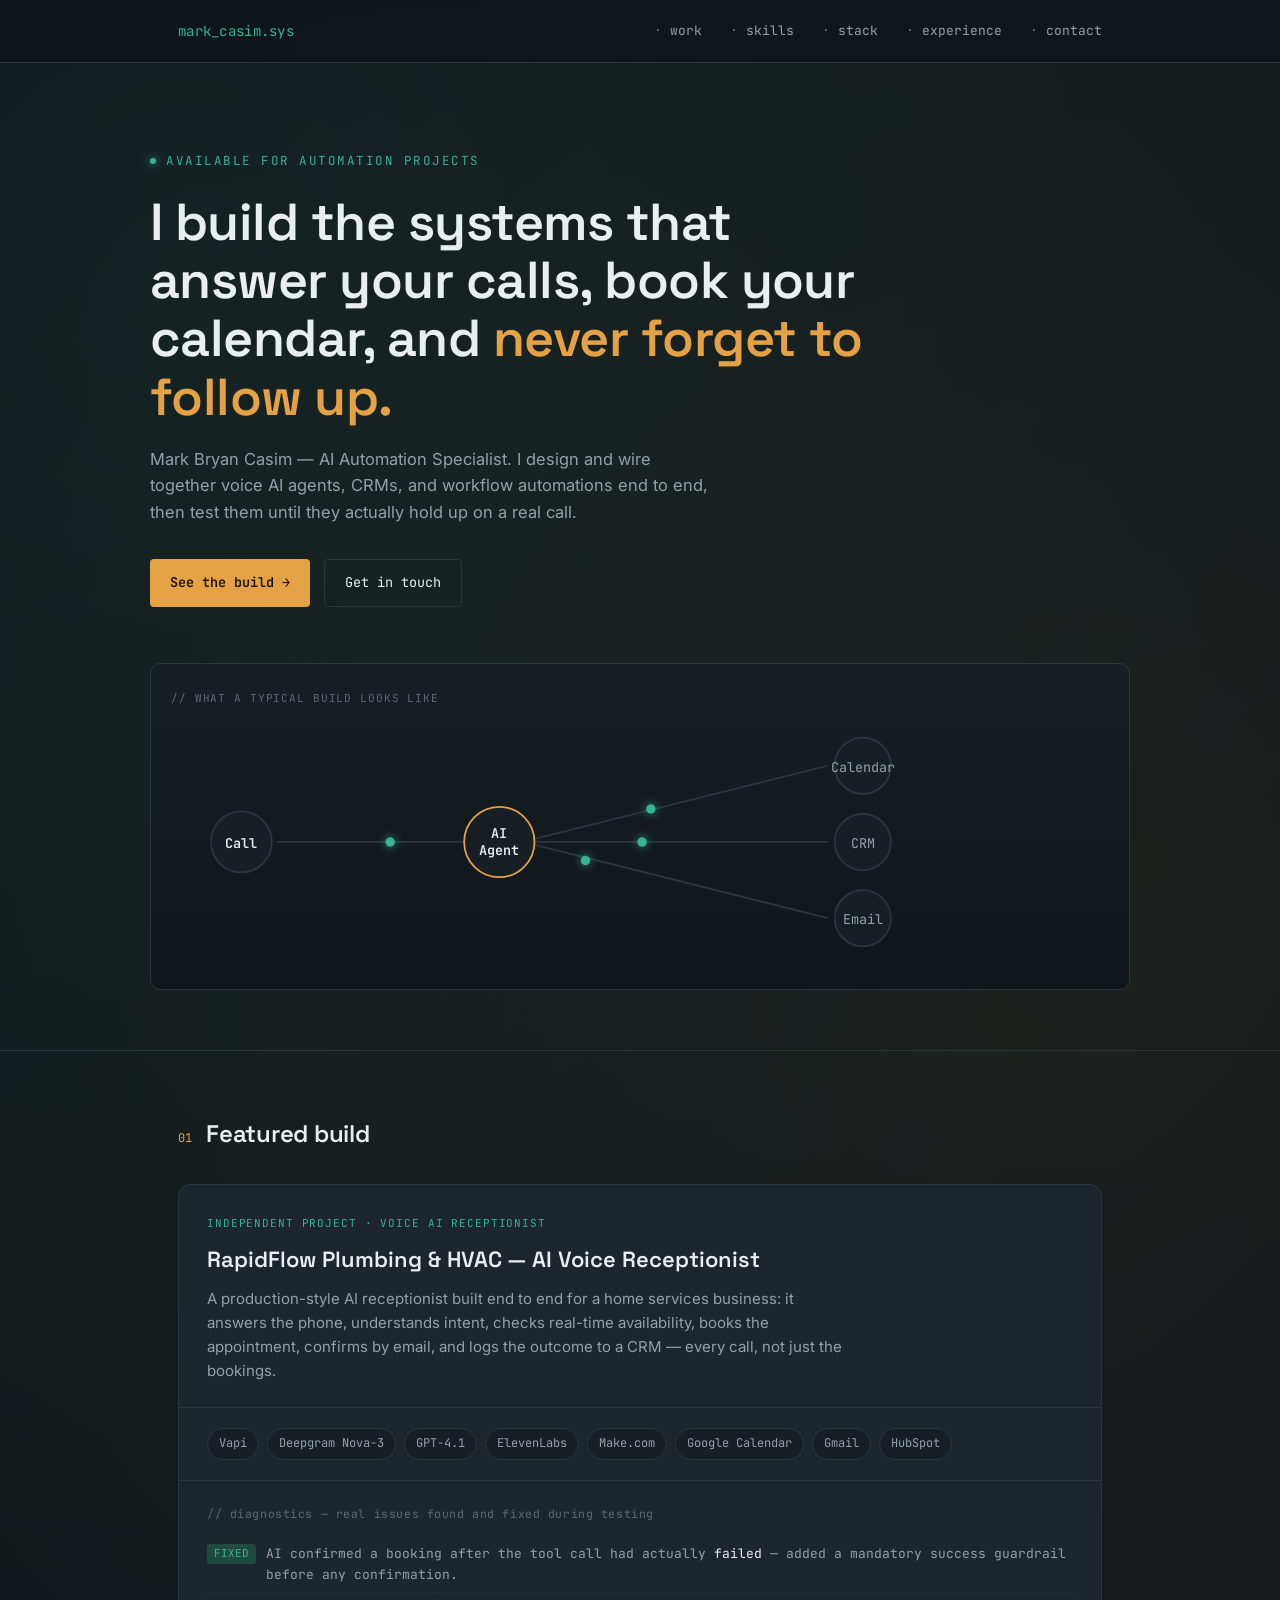
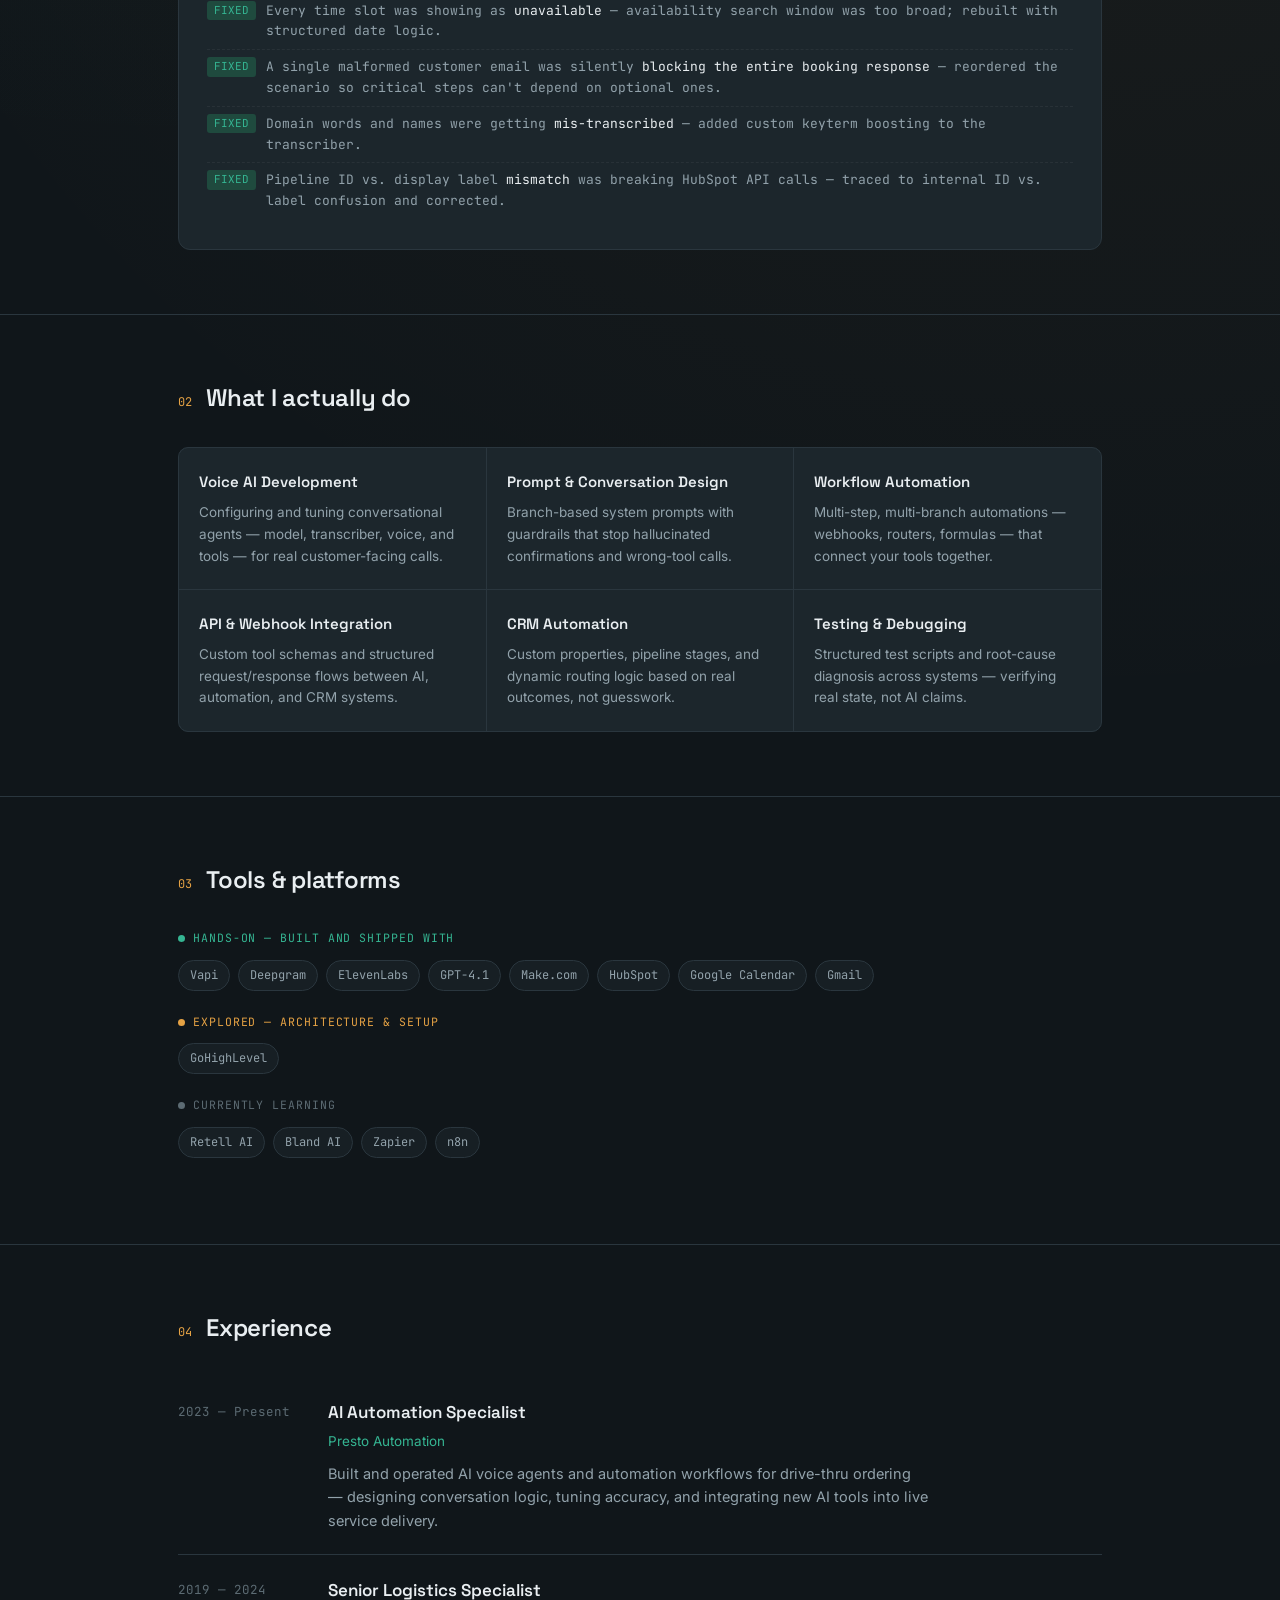
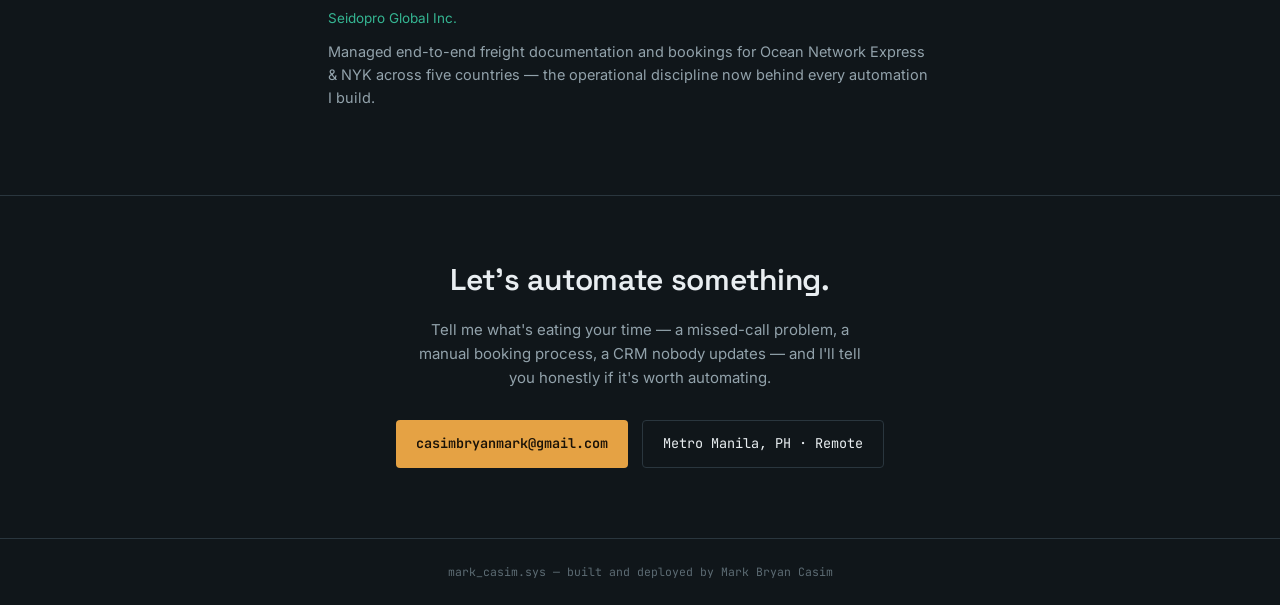
==== index.html @ 4200a88e "Rename index.html.html to index.html" ====
<!DOCTYPE html>
<html lang="en">
<head>
<meta charset="UTF-8">
<meta name="viewport" content="width=device-width, initial-scale=1.0">
<title>Mark Bryan Casim — AI Automation Specialist</title>
<meta name="description" content="AI Automation Specialist — voice AI agents, CRM automation, and workflow integrations.">
<link rel="preconnect" href="https://fonts.googleapis.com">
<link rel="preconnect" href="https://fonts.gstatic.com" crossorigin>
<link href="https://fonts.googleapis.com/css2?family=Space+Grotesk:wght@400;500;600;700&family=Inter:wght@400;500;600&family=JetBrains+Mono:wght@400;500;600&display=swap" rel="stylesheet">
<style>
  :root {
    --bg: #10161A;
    --bg-raise: #171F24;
    --surface: #1C262C;
    --surface-line: #2A363E;
    --text: #E9EEF1;
    --text-dim: #92A2AB;
    --text-faint: #5C6B73;
    --amber: #E5A244;
    --amber-dim: #6B4E27;
    --teal: #35B592;
    --teal-dim: #1F4A3E;
    --font-display: 'Space Grotesk', sans-serif;
    --font-body: 'Inter', sans-serif;
    --font-mono: 'JetBrains Mono', monospace;
  }

  * { margin: 0; padding: 0; box-sizing: border-box; }

  html { scroll-behavior: smooth; }

  body {
    background: var(--bg);
    background-image:
      radial-gradient(circle at 15% 8%, rgba(53,181,146,0.07), transparent 40%),
      radial-gradient(circle at 85% 25%, rgba(229,162,68,0.06), transparent 45%);
    color: var(--text);
    font-family: var(--font-body);
    line-height: 1.6;
    -webkit-font-smoothing: antialiased;
  }

  a { color: inherit; }

  .wrap {
    max-width: 980px;
    margin: 0 auto;
    padding: 0 28px;
  }

  /* ---------- NAV ---------- */
  nav {
    position: sticky;
    top: 0;
    z-index: 50;
    background: rgba(16,22,26,0.85);
    backdrop-filter: blur(10px);
    border-bottom: 1px solid var(--surface-line);
  }
  nav .wrap {
    display: flex;
    align-items: center;
    justify-content: space-between;
    height: 62px;
  }
  .nav-mark {
    font-family: var(--font-mono);
    font-size: 14px;
    color: var(--teal);
    letter-spacing: 0.02em;
  }
  .nav-links {
    display: flex;
    gap: 28px;
    list-style: none;
    font-family: var(--font-mono);
    font-size: 13px;
    color: var(--text-dim);
  }
  .nav-links a { text-decoration: none; transition: color 0.15s; }
  .nav-links a:hover { color: var(--amber); }
  .nav-links li::before { content: "· "; color: var(--text-faint); }

  @media (max-width: 640px) {
    .nav-links { display: none; }
  }

  /* ---------- HERO ---------- */
  .hero {
    padding: 88px 0 60px;
  }
  .eyebrow {
    font-family: var(--font-mono);
    font-size: 12.5px;
    letter-spacing: 0.12em;
    color: var(--teal);
    text-transform: uppercase;
    display: flex;
    align-items: center;
    gap: 10px;
    margin-bottom: 22px;
  }
  .eyebrow .dot {
    width: 6px; height: 6px; border-radius: 50%;
    background: var(--teal);
    box-shadow: 0 0 8px var(--teal);
    animation: blink 2s ease-in-out infinite;
  }
  @keyframes blink { 0%,100% { opacity: 1; } 50% { opacity: 0.3; } }

  h1 {
    font-family: var(--font-display);
    font-weight: 600;
    font-size: clamp(32px, 5vw, 52px);
    line-height: 1.12;
    letter-spacing: -0.01em;
    max-width: 760px;
  }
  h1 .accent { color: var(--amber); }

  .hero-sub {
    margin-top: 20px;
    max-width: 560px;
    color: var(--text-dim);
    font-size: 16.5px;
  }

  .hero-cta {
    margin-top: 34px;
    display: flex;
    gap: 14px;
    flex-wrap: wrap;
  }
  .btn {
    font-family: var(--font-mono);
    font-size: 13.5px;
    padding: 12px 20px;
    border-radius: 4px;
    text-decoration: none;
    display: inline-flex;
    align-items: center;
    gap: 8px;
    transition: transform 0.15s, box-shadow 0.15s;
  }
  .btn-primary {
    background: var(--amber);
    color: #1A1207;
    font-weight: 600;
  }
  .btn-primary:hover { transform: translateY(-1px); box-shadow: 0 6px 20px rgba(229,162,68,0.25); }
  .btn-ghost {
    border: 1px solid var(--surface-line);
    color: var(--text);
  }
  .btn-ghost:hover { border-color: var(--teal); color: var(--teal); }

  /* ---------- PIPELINE DIAGRAM ---------- */
  .pipeline-box {
    margin-top: 56px;
    border: 1px solid var(--surface-line);
    border-radius: 10px;
    background: linear-gradient(180deg, var(--bg-raise), var(--bg));
    padding: 26px 20px 18px;
    overflow-x: auto;
  }
  .pipeline-label {
    font-family: var(--font-mono);
    font-size: 11px;
    color: var(--text-faint);
    letter-spacing: 0.08em;
    text-transform: uppercase;
    margin-bottom: 6px;
  }
  .pipeline-svg { width: 100%; min-width: 560px; height: auto; display: block; }
  .node-label {
    font-family: var(--font-mono);
    font-size: 11.5px;
    fill: var(--text-dim);
  }
  .node-label.strong { fill: var(--text); font-weight: 600; }
  .node-circle { fill: var(--bg-raise); stroke: var(--surface-line); stroke-width: 1.5; }
  .node-circle.hub { stroke: var(--amber); }
  .flow-path { fill: none; stroke: var(--surface-line); stroke-width: 1.5; }
  .flow-dot { fill: var(--teal); filter: drop-shadow(0 0 4px rgba(53,181,146,0.8)); }

  @media (prefers-reduced-motion: reduce) {
    .flow-dot, .eyebrow .dot { animation: none !important; }
  }

  /* ---------- SECTION SHELL ---------- */
  section { padding: 64px 0; border-top: 1px solid var(--surface-line); }
  .section-head {
    display: flex;
    align-items: baseline;
    gap: 14px;
    margin-bottom: 30px;
  }
  .section-num {
    font-family: var(--font-mono);
    font-size: 12px;
    color: var(--amber);
  }
  h2 {
    font-family: var(--font-display);
    font-weight: 600;
    font-size: 24px;
    letter-spacing: -0.01em;
  }

  /* ---------- ABOUT ---------- */
  .about-text { max-width: 680px; color: var(--text-dim); font-size: 16px; }
  .about-text strong { color: var(--text); font-weight: 600; }

  /* ---------- CASE STUDY ---------- */
  .case-card {
    border: 1px solid var(--surface-line);
    border-radius: 12px;
    background: var(--surface);
    overflow: hidden;
  }
  .case-top { padding: 30px 28px 24px; border-bottom: 1px solid var(--surface-line); }
  .case-tag {
    font-family: var(--font-mono);
    font-size: 11px;
    color: var(--teal);
    text-transform: uppercase;
    letter-spacing: 0.08em;
    margin-bottom: 10px;
  }
  .case-title { font-family: var(--font-display); font-size: 22px; font-weight: 600; margin-bottom: 10px; }
  .case-desc { color: var(--text-dim); font-size: 15px; max-width: 640px; }

  .stack-row { display: flex; flex-wrap: wrap; gap: 8px; padding: 20px 28px; border-bottom: 1px solid var(--surface-line); }
  .pill {
    font-family: var(--font-mono);
    font-size: 12px;
    padding: 5px 11px;
    border-radius: 100px;
    border: 1px solid var(--surface-line);
    color: var(--text-dim);
    background: var(--bg-raise);
  }

  .log-panel { padding: 24px 28px 30px; }
  .log-title {
    font-family: var(--font-mono);
    font-size: 11.5px;
    color: var(--text-faint);
    margin-bottom: 14px;
    letter-spacing: 0.05em;
  }
  .log-lines { font-family: var(--font-mono); font-size: 13px; }
  .log-line { display: flex; gap: 10px; padding: 7px 0; border-bottom: 1px dashed rgba(255,255,255,0.05); }
  .log-line:last-child { border-bottom: none; }
  .log-tag {
    flex-shrink: 0;
    color: var(--teal);
    background: var(--teal-dim);
    padding: 1px 7px;
    border-radius: 3px;
    font-size: 11px;
    height: fit-content;
  }
  .log-text { color: var(--text-dim); }
  .log-text .highlight { color: var(--text); }

  /* ---------- SKILLS GRID ---------- */
  .skills-grid {
    display: grid;
    grid-template-columns: repeat(3, 1fr);
    gap: 1px;
    background: var(--surface-line);
    border: 1px solid var(--surface-line);
    border-radius: 10px;
    overflow: hidden;
  }
  .skill-cell { background: var(--surface); padding: 22px 20px; }
  .skill-cell h3 {
    font-family: var(--font-display);
    font-size: 15px;
    font-weight: 600;
    margin-bottom: 8px;
    color: var(--text);
  }
  .skill-cell p { font-size: 13.5px; color: var(--text-dim); }
  @media (max-width: 720px) {
    .skills-grid { grid-template-columns: 1fr; }
  }

  /* ---------- TOOLS ---------- */
  .tools-tier { margin-bottom: 22px; }
  .tier-label {
    font-family: var(--font-mono);
    font-size: 11.5px;
    text-transform: uppercase;
    letter-spacing: 0.08em;
    margin-bottom: 12px;
    display: flex;
    align-items: center;
    gap: 8px;
  }
  .tier-dot { width: 7px; height: 7px; border-radius: 50%; }
  .tier-dot.hands-on { background: var(--teal); }
  .tier-dot.explored { background: var(--amber); }
  .tier-dot.learning { background: var(--text-faint); }
  .tier-label.hands-on { color: var(--teal); }
  .tier-label.explored { color: var(--amber); }
  .tier-label.learning { color: var(--text-faint); }
  .tool-pills { display: flex; flex-wrap: wrap; gap: 8px; }

  /* ---------- EXPERIENCE ---------- */
  .timeline { display: flex; flex-direction: column; gap: 0; }
  .tl-item {
    display: grid;
    grid-template-columns: 130px 1fr;
    gap: 20px;
    padding: 22px 0;
    border-bottom: 1px solid var(--surface-line);
  }
  .tl-item:last-child { border-bottom: none; }
  .tl-dates { font-family: var(--font-mono); font-size: 12.5px; color: var(--text-faint); padding-top: 3px; }
  .tl-role { font-family: var(--font-display); font-size: 17px; font-weight: 600; margin-bottom: 4px; }
  .tl-co { font-size: 13.5px; color: var(--teal); margin-bottom: 10px; }
  .tl-desc { font-size: 14.5px; color: var(--text-dim); max-width: 600px; }
  @media (max-width: 600px) {
    .tl-item { grid-template-columns: 1fr; gap: 6px; }
  }

  /* ---------- CONTACT ---------- */
  .contact-box {
    text-align: center;
    padding: 60px 20px 70px;
    border-top: 1px solid var(--surface-line);
  }
  .contact-box h2 { font-size: 30px; margin-bottom: 14px; }
  .contact-box p { color: var(--text-dim); max-width: 460px; margin: 0 auto 30px; font-size: 15px; }
  .contact-links { display: flex; justify-content: center; gap: 14px; flex-wrap: wrap; }

  footer {
    text-align: center;
    padding: 24px;
    font-family: var(--font-mono);
    font-size: 11.5px;
    color: var(--text-faint);
    border-top: 1px solid var(--surface-line);
  }

  :focus-visible { outline: 2px solid var(--amber); outline-offset: 2px; }
</style>
</head>
<body>

<nav>
  <div class="wrap">
    <div class="nav-mark">mark_casim.sys</div>
    <ul class="nav-links">
      <li><a href="#work">work</a></li>
      <li><a href="#skills">skills</a></li>
      <li><a href="#stack">stack</a></li>
      <li><a href="#experience">experience</a></li>
      <li><a href="#contact">contact</a></li>
    </ul>
  </div>
</nav>

<header class="hero wrap">
  <div class="eyebrow"><span class="dot"></span> Available for automation projects</div>
  <h1>I build the systems that answer your calls, book your calendar, and <span class="accent">never forget to follow up.</span></h1>
  <p class="hero-sub">Mark Bryan Casim — AI Automation Specialist. I design and wire together voice AI agents, CRMs, and workflow automations end to end, then test them until they actually hold up on a real call.</p>
  <div class="hero-cta">
    <a href="#work" class="btn btn-primary">See the build →</a>
    <a href="#contact" class="btn btn-ghost">Get in touch</a>
  </div>

  <div class="pipeline-box">
    <div class="pipeline-label">// what a typical build looks like</div>
    <svg class="pipeline-svg" viewBox="0 0 800 220" xmlns="http://www.w3.org/2000/svg">
      <path class="flow-path" d="M 90 110 L 260 110" />
      <path class="flow-path" d="M 300 110 L 560 45" />
      <path class="flow-path" d="M 300 110 L 560 110" />
      <path class="flow-path" d="M 300 110 L 560 175" />

      <circle class="node-circle" cx="60" cy="110" r="26"></circle>
      <text x="60" y="115" text-anchor="middle" class="node-label strong">Call</text>

      <circle class="node-circle hub" cx="280" cy="110" r="30"></circle>
      <text x="280" y="107" text-anchor="middle" class="node-label strong">AI</text>
      <text x="280" y="121" text-anchor="middle" class="node-label strong">Agent</text>

      <circle class="node-circle" cx="590" cy="45" r="24"></circle>
      <text x="590" y="50" text-anchor="middle" class="node-label">Calendar</text>

      <circle class="node-circle" cx="590" cy="110" r="24"></circle>
      <text x="590" y="115" text-anchor="middle" class="node-label">CRM</text>

      <circle class="node-circle" cx="590" cy="175" r="24"></circle>
      <text x="590" y="180" text-anchor="middle" class="node-label">Email</text>

      <circle class="flow-dot" r="4">
        <animateMotion dur="3.2s" repeatCount="indefinite" path="M 90 110 L 250 110" />
      </circle>
      <circle class="flow-dot" r="4">
        <animateMotion dur="2.6s" begin="0.9s" repeatCount="indefinite" path="M 305 105 L 566 47" />
      </circle>
      <circle class="flow-dot" r="4">
        <animateMotion dur="2.2s" begin="1.15s" repeatCount="indefinite" path="M 310 110 L 566 110" />
      </circle>
      <circle class="flow-dot" r="4">
        <animateMotion dur="2.9s" begin="1.4s" repeatCount="indefinite" path="M 305 115 L 566 173" />
      </circle>
    </svg>
  </div>
</header>

<section id="work">
  <div class="wrap">
    <div class="section-head"><span class="section-num">01</span><h2>Featured build</h2></div>

    <div class="case-card">
      <div class="case-top">
        <div class="case-tag">Independent project · voice AI receptionist</div>
        <div class="case-title">RapidFlow Plumbing &amp; HVAC — AI Voice Receptionist</div>
        <p class="case-desc">A production-style AI receptionist built end to end for a home services business: it answers the phone, understands intent, checks real-time availability, books the appointment, confirms by email, and logs the outcome to a CRM — every call, not just the bookings.</p>
      </div>

      <div class="stack-row">
        <span class="pill">Vapi</span>
        <span class="pill">Deepgram Nova-3</span>
        <span class="pill">GPT-4.1</span>
        <span class="pill">ElevenLabs</span>
        <span class="pill">Make.com</span>
        <span class="pill">Google Calendar</span>
        <span class="pill">Gmail</span>
        <span class="pill">HubSpot</span>
      </div>

      <div class="log-panel">
        <div class="log-title">// diagnostics — real issues found and fixed during testing</div>
        <div class="log-lines">
          <div class="log-line"><span class="log-tag">FIXED</span><span class="log-text">AI confirmed a booking after the tool call had actually <span class="highlight">failed</span> — added a mandatory success guardrail before any confirmation.</span></div>
          <div class="log-line"><span class="log-tag">FIXED</span><span class="log-text">Every time slot was showing as <span class="highlight">unavailable</span> — availability search window was too broad; rebuilt with structured date logic.</span></div>
          <div class="log-line"><span class="log-tag">FIXED</span><span class="log-text">A single malformed customer email was silently <span class="highlight">blocking the entire booking response</span> — reordered the scenario so critical steps can't depend on optional ones.</span></div>
          <div class="log-line"><span class="log-tag">FIXED</span><span class="log-text">Domain words and names were getting <span class="highlight">mis-transcribed</span> — added custom keyterm boosting to the transcriber.</span></div>
          <div class="log-line"><span class="log-tag">FIXED</span><span class="log-text">Pipeline ID vs. display label <span class="highlight">mismatch</span> was breaking HubSpot API calls — traced to internal ID vs. label confusion and corrected.</span></div>
        </div>
      </div>
    </div>
  </div>
</section>

<section id="skills">
  <div class="wrap">
    <div class="section-head"><span class="section-num">02</span><h2>What I actually do</h2></div>
    <div class="skills-grid">
      <div class="skill-cell">
        <h3>Voice AI Development</h3>
        <p>Configuring and tuning conversational agents — model, transcriber, voice, and tools — for real customer-facing calls.</p>
      </div>
      <div class="skill-cell">
        <h3>Prompt &amp; Conversation Design</h3>
        <p>Branch-based system prompts with guardrails that stop hallucinated confirmations and wrong-tool calls.</p>
      </div>
      <div class="skill-cell">
        <h3>Workflow Automation</h3>
        <p>Multi-step, multi-branch automations — webhooks, routers, formulas — that connect your tools together.</p>
      </div>
      <div class="skill-cell">
        <h3>API &amp; Webhook Integration</h3>
        <p>Custom tool schemas and structured request/response flows between AI, automation, and CRM systems.</p>
      </div>
      <div class="skill-cell">
        <h3>CRM Automation</h3>
        <p>Custom properties, pipeline stages, and dynamic routing logic based on real outcomes, not guesswork.</p>
      </div>
      <div class="skill-cell">
        <h3>Testing &amp; Debugging</h3>
        <p>Structured test scripts and root-cause diagnosis across systems — verifying real state, not AI claims.</p>
      </div>
    </div>
  </div>
</section>

<section id="stack">
  <div class="wrap">
    <div class="section-head"><span class="section-num">03</span><h2>Tools &amp; platforms</h2></div>

    <div class="tools-tier">
      <div class="tier-label hands-on"><span class="tier-dot hands-on"></span>Hands-on — built and shipped with</div>
      <div class="tool-pills">
        <span class="pill">Vapi</span><span class="pill">Deepgram</span><span class="pill">ElevenLabs</span>
        <span class="pill">GPT-4.1</span><span class="pill">Make.com</span><span class="pill">HubSpot</span>
        <span class="pill">Google Calendar</span><span class="pill">Gmail</span>
      </div>
    </div>

    <div class="tools-tier">
      <div class="tier-label explored"><span class="tier-dot explored"></span>Explored — architecture &amp; setup</div>
      <div class="tool-pills"><span class="pill">GoHighLevel</span></div>
    </div>

    <div class="tools-tier">
      <div class="tier-label learning"><span class="tier-dot learning"></span>Currently learning</div>
      <div class="tool-pills">
        <span class="pill">Retell AI</span><span class="pill">Bland AI</span>
        <span class="pill">Zapier</span><span class="pill">n8n</span>
      </div>
    </div>
  </div>
</section>

<section id="experience">
  <div class="wrap">
    <div class="section-head"><span class="section-num">04</span><h2>Experience</h2></div>
    <div class="timeline">
      <div class="tl-item">
        <div class="tl-dates">2023 — Present</div>
        <div>
          <div class="tl-role">AI Automation Specialist</div>
          <div class="tl-co">Presto Automation</div>
          <p class="tl-desc">Built and operated AI voice agents and automation workflows for drive-thru ordering — designing conversation logic, tuning accuracy, and integrating new AI tools into live service delivery.</p>
        </div>
      </div>
      <div class="tl-item">
        <div class="tl-dates">2019 — 2024</div>
        <div>
          <div class="tl-role">Senior Logistics Specialist</div>
          <div class="tl-co">Seidopro Global Inc.</div>
          <p class="tl-desc">Managed end-to-end freight documentation and bookings for Ocean Network Express &amp; NYK across five countries — the operational discipline now behind every automation I build.</p>
        </div>
      </div>
    </div>
  </div>
</section>

<section id="contact" style="border-top:none; padding:0;">
  <div class="contact-box">
    <h2>Let's automate something.</h2>
    <p>Tell me what's eating your time — a missed-call problem, a manual booking process, a CRM nobody updates — and I'll tell you honestly if it's worth automating.</p>
    <div class="contact-links">
      <a href="mailto:casimbryanmark@gmail.com" class="btn btn-primary">casimbryanmark@gmail.com</a>
      <a href="#" class="btn btn-ghost">Metro Manila, PH · Remote</a>
    </div>
  </div>
</section>

<footer>mark_casim.sys — built and deployed by Mark Bryan Casim</footer>

</body>
</html>
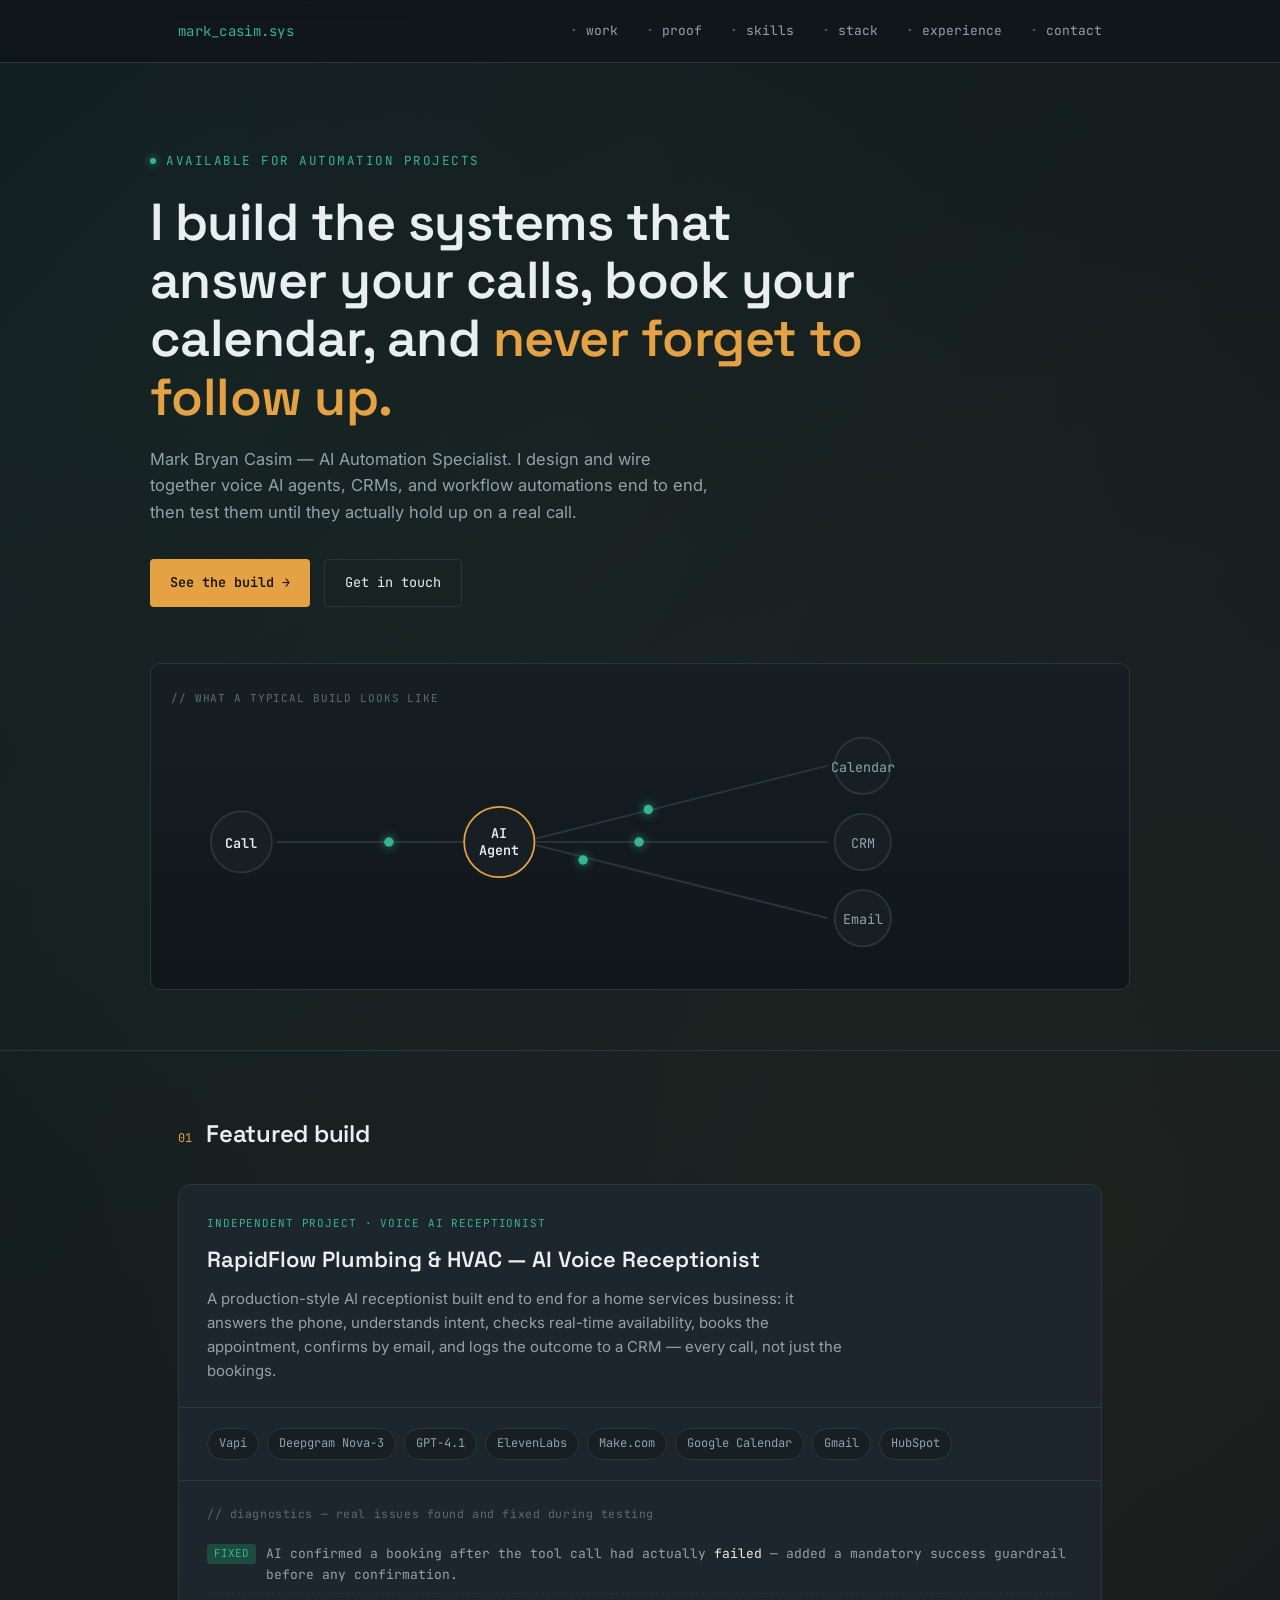
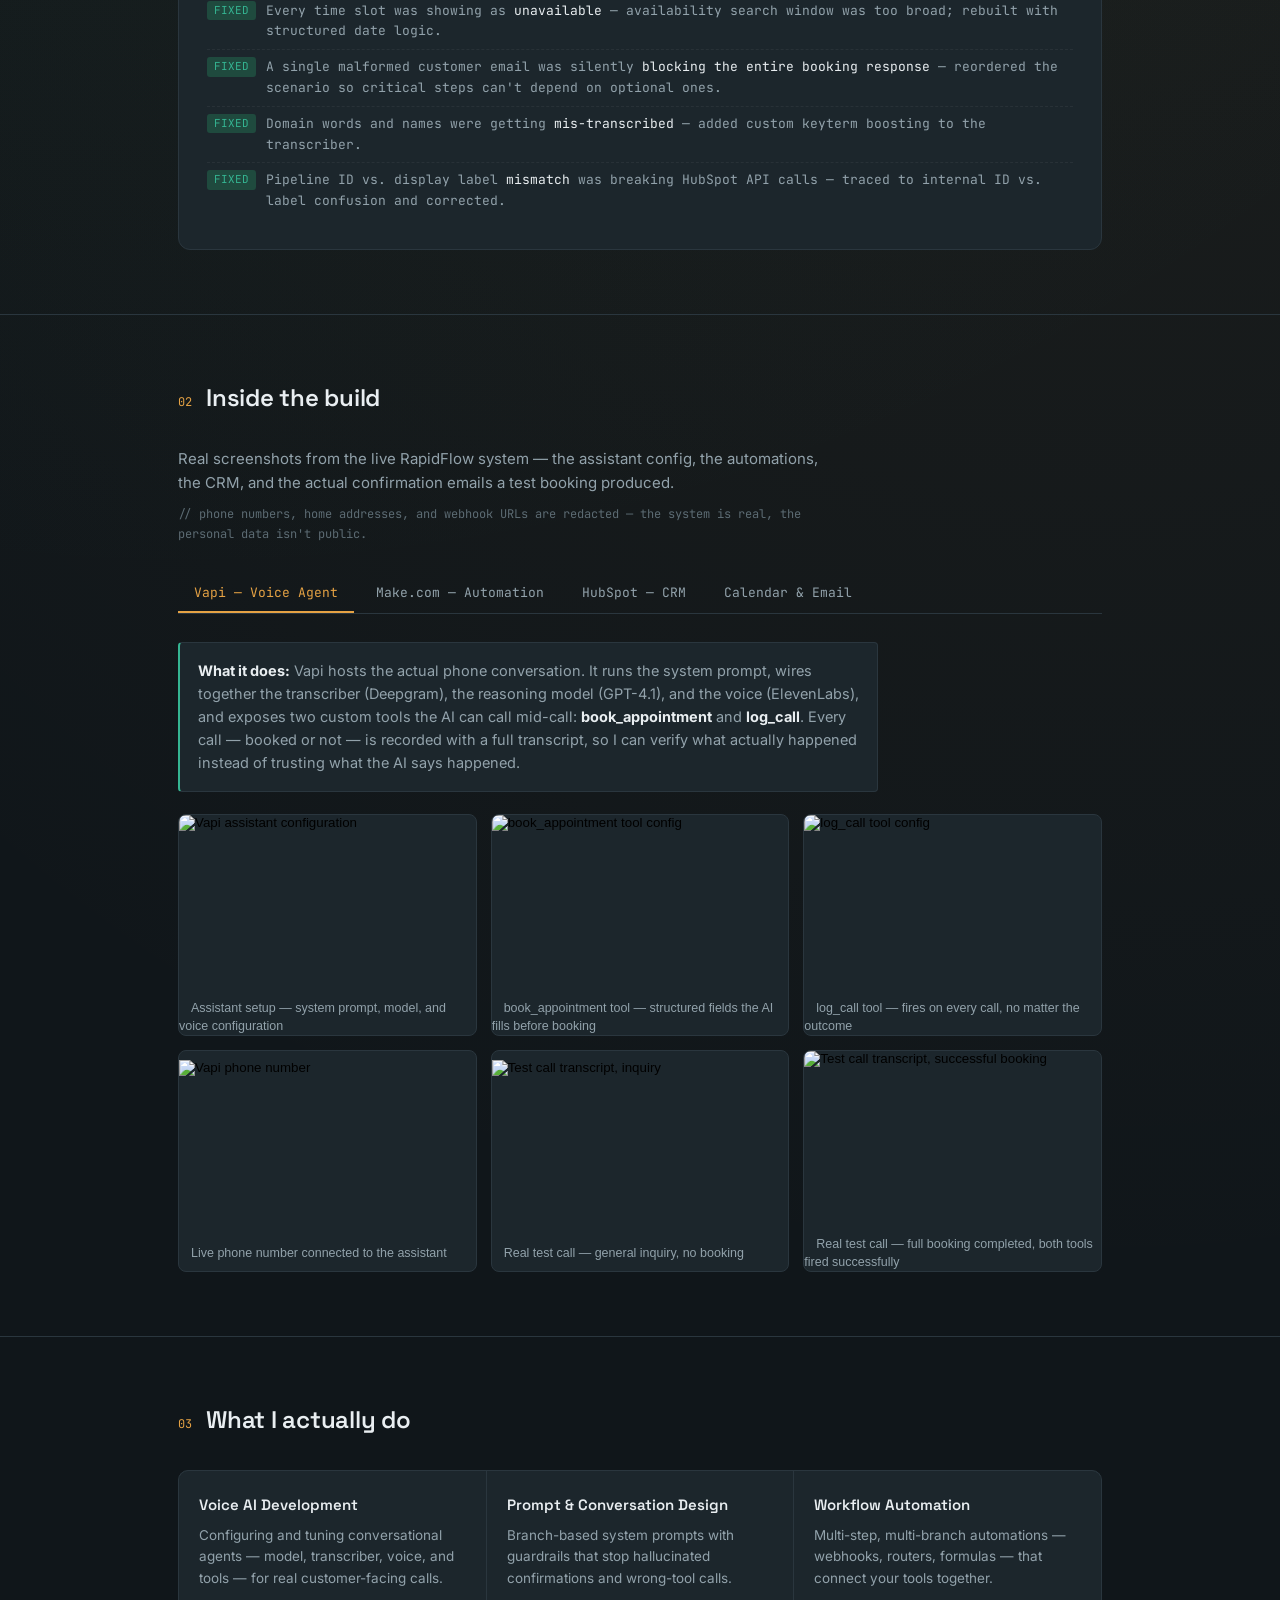
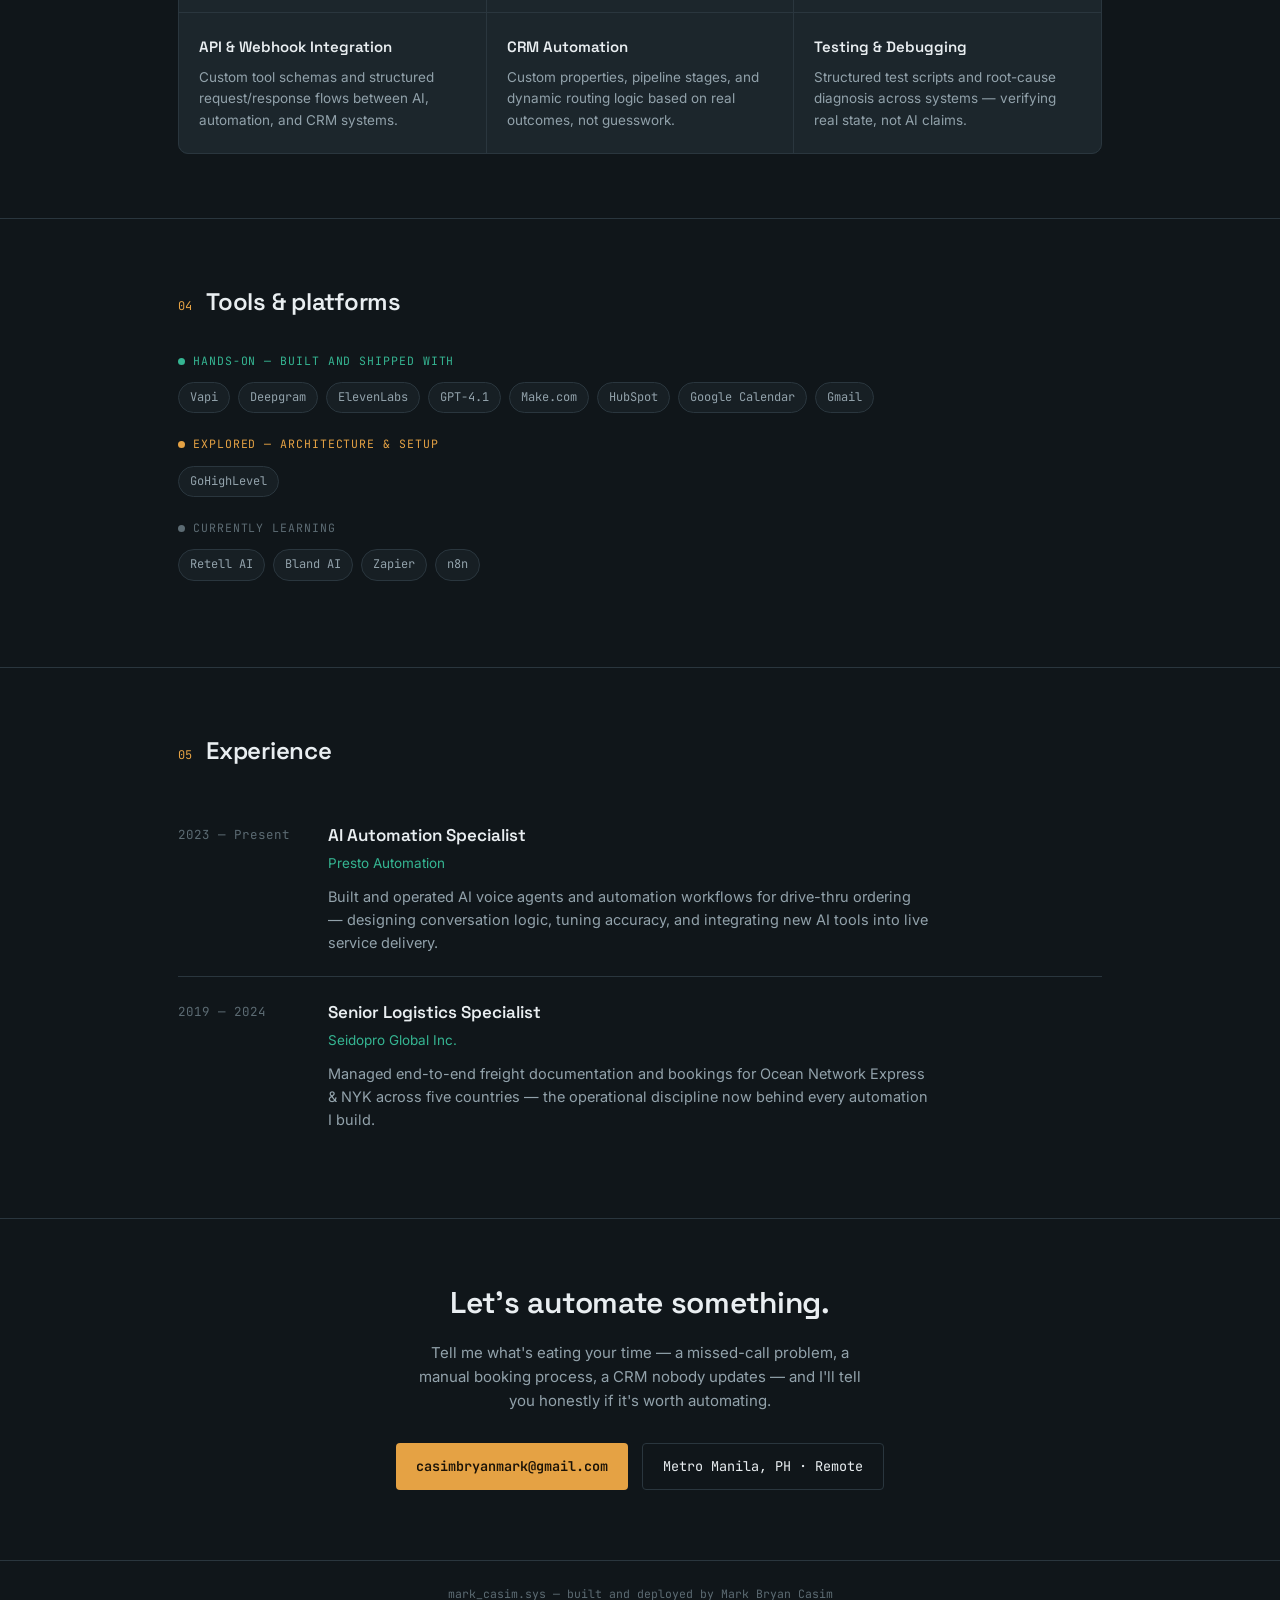
==== commit f86820df: "Rename index.html.html to index.html" ====
--- a/index.html
+++ b/index.html
@@ -347,6 +347,106 @@
   }
 
   :focus-visible { outline: 2px solid var(--amber); outline-offset: 2px; }
+
+  /* ---------- PROOF / BEHIND THE BUILD ---------- */
+  .proof-intro { max-width: 640px; color: var(--text-dim); font-size: 15px; margin-bottom: 30px; }
+  .proof-intro .note { display: block; margin-top: 10px; font-family: var(--font-mono); font-size: 12px; color: var(--text-faint); }
+
+  .tool-tabs {
+    display: flex;
+    gap: 6px;
+    flex-wrap: wrap;
+    border-bottom: 1px solid var(--surface-line);
+    margin-bottom: 28px;
+  }
+  .tool-tab {
+    font-family: var(--font-mono);
+    font-size: 13px;
+    color: var(--text-dim);
+    background: none;
+    border: none;
+    padding: 10px 16px;
+    cursor: pointer;
+    border-bottom: 2px solid transparent;
+    transition: color 0.15s, border-color 0.15s;
+  }
+  .tool-tab:hover { color: var(--text); }
+  .tool-tab.active { color: var(--amber); border-bottom-color: var(--amber); }
+
+  .tool-panel { display: none; }
+  .tool-panel.active { display: block; animation: panelIn 0.35s ease; }
+  @keyframes panelIn { from { opacity: 0; transform: translateY(6px); } to { opacity: 1; transform: translateY(0); } }
+
+  .tool-desc {
+    color: var(--text-dim);
+    font-size: 14.5px;
+    max-width: 700px;
+    margin-bottom: 22px;
+    padding: 16px 18px;
+    background: var(--surface);
+    border: 1px solid var(--surface-line);
+    border-left: 2px solid var(--teal);
+    border-radius: 4px;
+  }
+  .tool-desc strong { color: var(--text); }
+
+  .shot-grid {
+    display: grid;
+    grid-template-columns: repeat(3, 1fr);
+    gap: 14px;
+  }
+  @media (max-width: 760px) {
+    .shot-grid { grid-template-columns: repeat(2, 1fr); }
+  }
+  @media (max-width: 480px) {
+    .shot-grid { grid-template-columns: 1fr; }
+  }
+  .shot {
+    border: 1px solid var(--surface-line);
+    border-radius: 8px;
+    overflow: hidden;
+    background: var(--surface);
+    cursor: zoom-in;
+    text-align: left;
+    padding: 0;
+    display: block;
+    width: 100%;
+    transition: border-color 0.15s, transform 0.15s;
+  }
+  .shot:hover { border-color: var(--teal); transform: translateY(-2px); }
+  .shot img { width: 100%; display: block; aspect-ratio: 16/10; object-fit: cover; object-position: top; }
+  .shot-cap { padding: 10px 12px; font-size: 12.5px; color: var(--text-dim); line-height: 1.4; }
+
+  /* Lightbox */
+  .lightbox {
+    position: fixed; inset: 0; z-index: 100;
+    background: rgba(8,11,13,0.92);
+    display: none;
+    align-items: center;
+    justify-content: center;
+    padding: 40px 20px;
+  }
+  .lightbox.open { display: flex; }
+  .lightbox-inner { max-width: 1100px; width: 100%; }
+  .lightbox-inner img { width: 100%; border-radius: 8px; border: 1px solid var(--surface-line); }
+  .lightbox-cap { font-family: var(--font-mono); font-size: 13px; color: var(--text-dim); margin-top: 14px; text-align: center; }
+  .lightbox-close {
+    position: absolute; top: 24px; right: 28px;
+    background: none; border: none; color: var(--text); font-size: 28px;
+    cursor: pointer; line-height: 1;
+  }
+  .lightbox-nav {
+    position: absolute; top: 50%; transform: translateY(-50%);
+    background: rgba(255,255,255,0.06); border: 1px solid var(--surface-line);
+    color: var(--text); width: 42px; height: 42px; border-radius: 50%;
+    cursor: pointer; font-size: 18px; display: flex; align-items: center; justify-content: center;
+  }
+  .lightbox-nav:hover { border-color: var(--teal); }
+  .lightbox-prev { left: 20px; }
+  .lightbox-next { right: 20px; }
+  @media (max-width: 640px) {
+    .lightbox-nav { display: none; }
+  }
 </style>
 </head>
 <body>
@@ -356,6 +456,7 @@
     <div class="nav-mark">mark_casim.sys</div>
     <ul class="nav-links">
       <li><a href="#work">work</a></li>
+      <li><a href="#proof">proof</a></li>
       <li><a href="#skills">skills</a></li>
       <li><a href="#stack">stack</a></li>
       <li><a href="#experience">experience</a></li>
@@ -449,9 +550,71 @@
   </div>
 </section>
 
+<section id="proof">
+  <div class="wrap">
+    <div class="section-head"><span class="section-num">02</span><h2>Inside the build</h2></div>
+    <p class="proof-intro">Real screenshots from the live RapidFlow system — the assistant config, the automations, the CRM, and the actual confirmation emails a test booking produced.<span class="note">// phone numbers, home addresses, and webhook URLs are redacted — the system is real, the personal data isn't public.</span></p>
+
+    <div class="tool-tabs" role="tablist">
+      <button class="tool-tab active" data-tab="vapi" role="tab">Vapi — Voice Agent</button>
+      <button class="tool-tab" data-tab="make" role="tab">Make.com — Automation</button>
+      <button class="tool-tab" data-tab="hubspot" role="tab">HubSpot — CRM</button>
+      <button class="tool-tab" data-tab="calendar" role="tab">Calendar &amp; Email</button>
+    </div>
+
+    <div class="tool-panel active" data-panel="vapi">
+      <p class="tool-desc"><strong>What it does:</strong> Vapi hosts the actual phone conversation. It runs the system prompt, wires together the transcriber (Deepgram), the reasoning model (GPT-4.1), and the voice (ElevenLabs), and exposes two custom tools the AI can call mid-call: <strong>book_appointment</strong> and <strong>log_call</strong>. Every call — booked or not — is recorded with a full transcript, so I can verify what actually happened instead of trusting what the AI says happened.</p>
+      <div class="shot-grid">
+        <button class="shot" data-group="vapi" data-index="0"><img src="assets/vapi-assistant-config.png" alt="Vapi assistant configuration"><span class="shot-cap">Assistant setup — system prompt, model, and voice configuration</span></button>
+        <button class="shot" data-group="vapi" data-index="1"><img src="assets/vapi-tool-book-appointment.png" alt="book_appointment tool config"><span class="shot-cap">book_appointment tool — structured fields the AI fills before booking</span></button>
+        <button class="shot" data-group="vapi" data-index="2"><img src="assets/vapi-tool-log-call.png" alt="log_call tool config"><span class="shot-cap">log_call tool — fires on every call, no matter the outcome</span></button>
+        <button class="shot" data-group="vapi" data-index="3"><img src="assets/vapi-phone-number.png" alt="Vapi phone number"><span class="shot-cap">Live phone number connected to the assistant</span></button>
+        <button class="shot" data-group="vapi" data-index="4"><img src="assets/vapi-call-inquiry.png" alt="Test call transcript, inquiry"><span class="shot-cap">Real test call — general inquiry, no booking</span></button>
+        <button class="shot" data-group="vapi" data-index="5"><img src="assets/vapi-call-booking-success.png" alt="Test call transcript, successful booking"><span class="shot-cap">Real test call — full booking completed, both tools fired successfully</span></button>
+      </div>
+    </div>
+
+    <div class="tool-panel" data-panel="make">
+      <p class="tool-desc"><strong>What it does:</strong> Make.com is the glue between the voice agent and the business's real systems. When the AI calls <strong>book_appointment</strong>, a webhook lands in Make, which checks Google Calendar for a genuinely open slot, creates the event, and sends two confirmation emails — one internal, one to the customer. A second, independent scenario logs every call outcome to HubSpot, whether or not it ended in a booking.</p>
+      <div class="shot-grid">
+        <button class="shot" data-group="make" data-index="0"><img src="assets/make-booking-scenario.png" alt="Make.com booking automation diagram"><span class="shot-cap">Booking automation — checks the calendar, creates the event, sends both confirmation emails</span></button>
+        <button class="shot" data-group="make" data-index="1"><img src="assets/make-crm-scenario.png" alt="Make.com CRM automation diagram"><span class="shot-cap">CRM automation — logs every call outcome to HubSpot</span></button>
+        <button class="shot" data-group="make" data-index="2"><img src="assets/make-history-log.png" alt="Make.com execution history"><span class="shot-cap">Real execution history — successes, and the errors caught along the way</span></button>
+      </div>
+    </div>
+
+    <div class="tool-panel" data-panel="hubspot">
+      <p class="tool-desc"><strong>What it does:</strong> Every call — booked, transferred, or just an inquiry — lands in HubSpot as a contact and a deal, moved into the right pipeline stage automatically by a switch()-based routing formula. This gives the business full visibility into call outcomes, not just the successful bookings.</p>
+      <div class="shot-grid">
+        <button class="shot" data-group="hubspot" data-index="0"><img src="assets/hubspot-contacts.png" alt="HubSpot contacts list"><span class="shot-cap">Contact records created automatically from calls (details redacted)</span></button>
+        <button class="shot" data-group="hubspot" data-index="1"><img src="assets/hubspot-deals.png" alt="HubSpot deals pipeline"><span class="shot-cap">Deal pipeline — every call outcome tracked by stage</span></button>
+      </div>
+    </div>
+
+    <div class="tool-panel" data-panel="calendar">
+      <p class="tool-desc"><strong>What it does:</strong> Once Make confirms a slot is free, Google Calendar gets the real event, and two emails go out automatically — an internal alert to the business owner and a confirmation to the customer — closing the loop without a human touching any of it.</p>
+      <div class="shot-grid">
+        <button class="shot" data-group="calendar" data-index="0"><img src="assets/calendar-event.png" alt="Google Calendar booked event"><span class="shot-cap">Real appointment booked directly onto the calendar (address redacted)</span></button>
+        <button class="shot" data-group="calendar" data-index="1"><img src="assets/gmail-internal-notification.png" alt="Internal notification email"><span class="shot-cap">Internal alert sent to the business the moment a call books</span></button>
+        <button class="shot" data-group="calendar" data-index="2"><img src="assets/gmail-customer-confirmation.png" alt="Customer confirmation email"><span class="shot-cap">Customer-facing confirmation email, sent automatically</span></button>
+      </div>
+    </div>
+  </div>
+</section>
+
+<div class="lightbox" id="lightbox">
+  <button class="lightbox-close" id="lightboxClose" aria-label="Close">&times;</button>
+  <button class="lightbox-nav lightbox-prev" id="lightboxPrev" aria-label="Previous">&#8249;</button>
+  <div class="lightbox-inner">
+    <img id="lightboxImg" src="" alt="">
+    <div class="lightbox-cap" id="lightboxCap"></div>
+  </div>
+  <button class="lightbox-nav lightbox-next" id="lightboxNext" aria-label="Next">&#8250;</button>
+</div>
+
 <section id="skills">
   <div class="wrap">
-    <div class="section-head"><span class="section-num">02</span><h2>What I actually do</h2></div>
+    <div class="section-head"><span class="section-num">03</span><h2>What I actually do</h2></div>
     <div class="skills-grid">
       <div class="skill-cell">
         <h3>Voice AI Development</h3>
@@ -483,7 +646,7 @@
 
 <section id="stack">
   <div class="wrap">
-    <div class="section-head"><span class="section-num">03</span><h2>Tools &amp; platforms</h2></div>
+    <div class="section-head"><span class="section-num">04</span><h2>Tools &amp; platforms</h2></div>
 
     <div class="tools-tier">
       <div class="tier-label hands-on"><span class="tier-dot hands-on"></span>Hands-on — built and shipped with</div>
@@ -511,7 +674,7 @@
 
 <section id="experience">
   <div class="wrap">
-    <div class="section-head"><span class="section-num">04</span><h2>Experience</h2></div>
+    <div class="section-head"><span class="section-num">05</span><h2>Experience</h2></div>
     <div class="timeline">
       <div class="tl-item">
         <div class="tl-dates">2023 — Present</div>
@@ -546,5 +709,66 @@
 
 <footer>mark_casim.sys — built and deployed by Mark Bryan Casim</footer>
 
+<script>
+  // Tool tabs
+  const tabs = document.querySelectorAll('.tool-tab');
+  const panels = document.querySelectorAll('.tool-panel');
+  tabs.forEach(tab => {
+    tab.addEventListener('click', () => {
+      tabs.forEach(t => t.classList.remove('active'));
+      panels.forEach(p => p.classList.remove('active'));
+      tab.classList.add('active');
+      document.querySelector('.tool-panel[data-panel="' + tab.dataset.tab + '"]').classList.add('active');
+    });
+  });
+
+  // Lightbox
+  const groups = {};
+  document.querySelectorAll('.shot').forEach(btn => {
+    const g = btn.dataset.group;
+    if (!groups[g]) groups[g] = [];
+    groups[g].push({
+      src: btn.querySelector('img').getAttribute('src'),
+      alt: btn.querySelector('img').getAttribute('alt'),
+      cap: btn.querySelector('.shot-cap').textContent
+    });
+  });
+
+  const lightbox = document.getElementById('lightbox');
+  const lbImg = document.getElementById('lightboxImg');
+  const lbCap = document.getElementById('lightboxCap');
+  let currentGroup = null;
+  let currentIndex = 0;
+
+  function openLightbox(group, index) {
+    currentGroup = group;
+    currentIndex = index;
+    renderLightbox();
+    lightbox.classList.add('open');
+  }
+  function renderLightbox() {
+    const item = groups[currentGroup][currentIndex];
+    lbImg.src = item.src;
+    lbImg.alt = item.alt;
+    lbCap.textContent = item.cap;
+  }
+  function closeLightbox() { lightbox.classList.remove('open'); }
+  function nextImg() { currentIndex = (currentIndex + 1) % groups[currentGroup].length; renderLightbox(); }
+  function prevImg() { currentIndex = (currentIndex - 1 + groups[currentGroup].length) % groups[currentGroup].length; renderLightbox(); }
+
+  document.querySelectorAll('.shot').forEach(btn => {
+    btn.addEventListener('click', () => openLightbox(btn.dataset.group, parseInt(btn.dataset.index)));
+  });
+  document.getElementById('lightboxClose').addEventListener('click', closeLightbox);
+  document.getElementById('lightboxNext').addEventListener('click', nextImg);
+  document.getElementById('lightboxPrev').addEventListener('click', prevImg);
+  lightbox.addEventListener('click', (e) => { if (e.target === lightbox) closeLightbox(); });
+  document.addEventListener('keydown', (e) => {
+    if (!lightbox.classList.contains('open')) return;
+    if (e.key === 'Escape') closeLightbox();
+    if (e.key === 'ArrowRight') nextImg();
+    if (e.key === 'ArrowLeft') prevImg();
+  });
+</script>
 </body>
 </html>
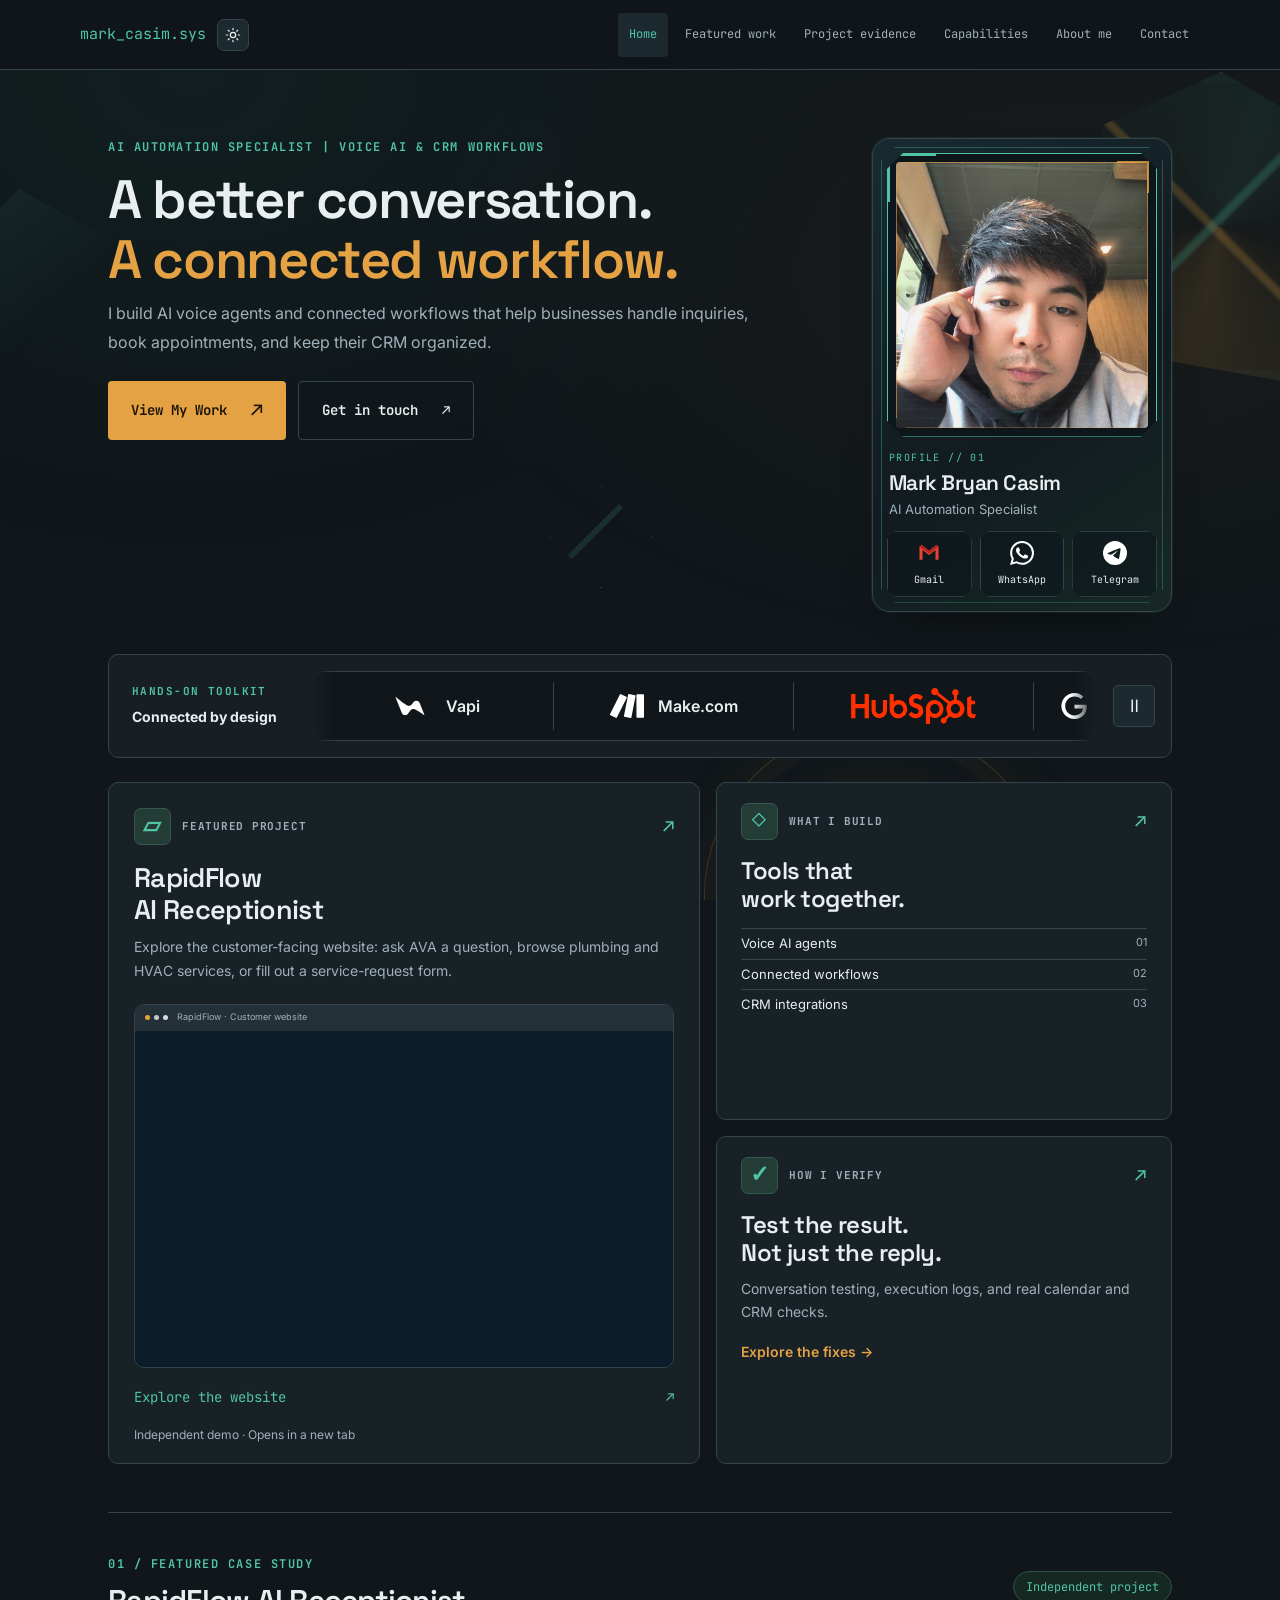
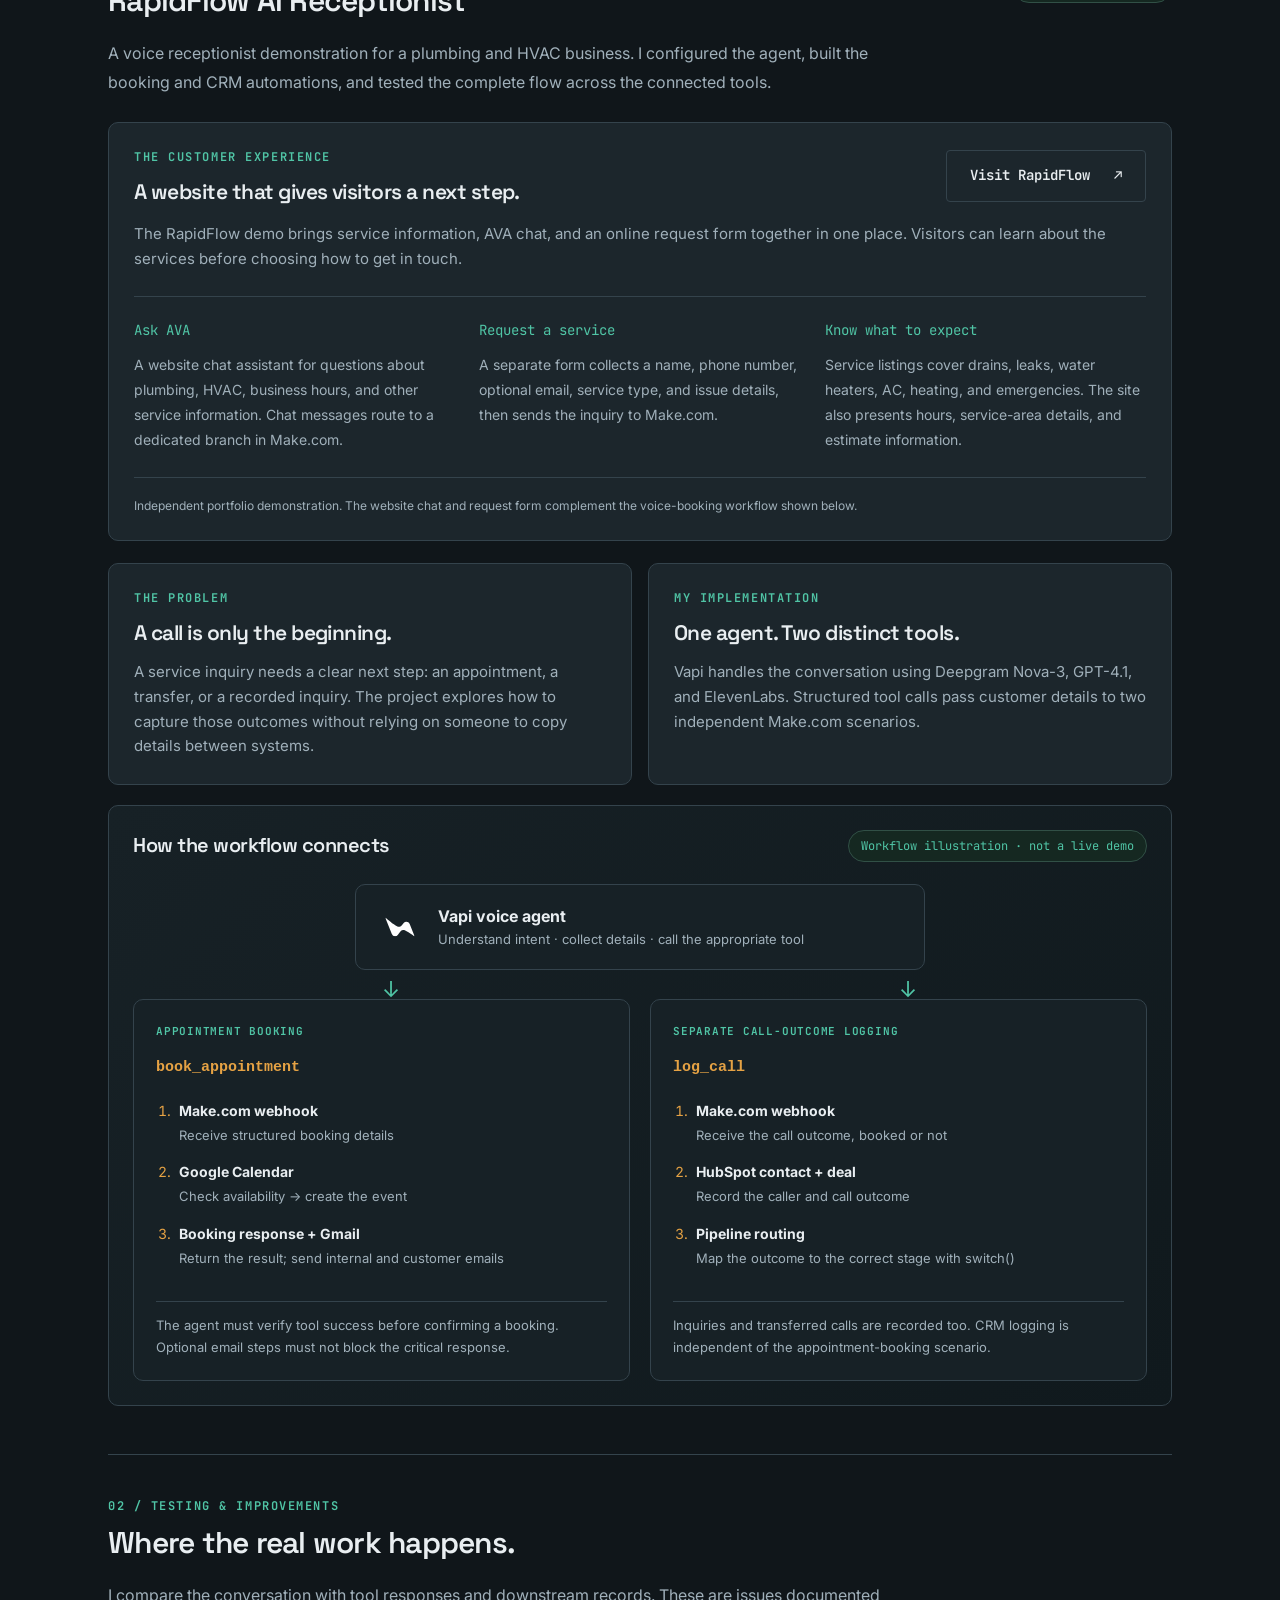
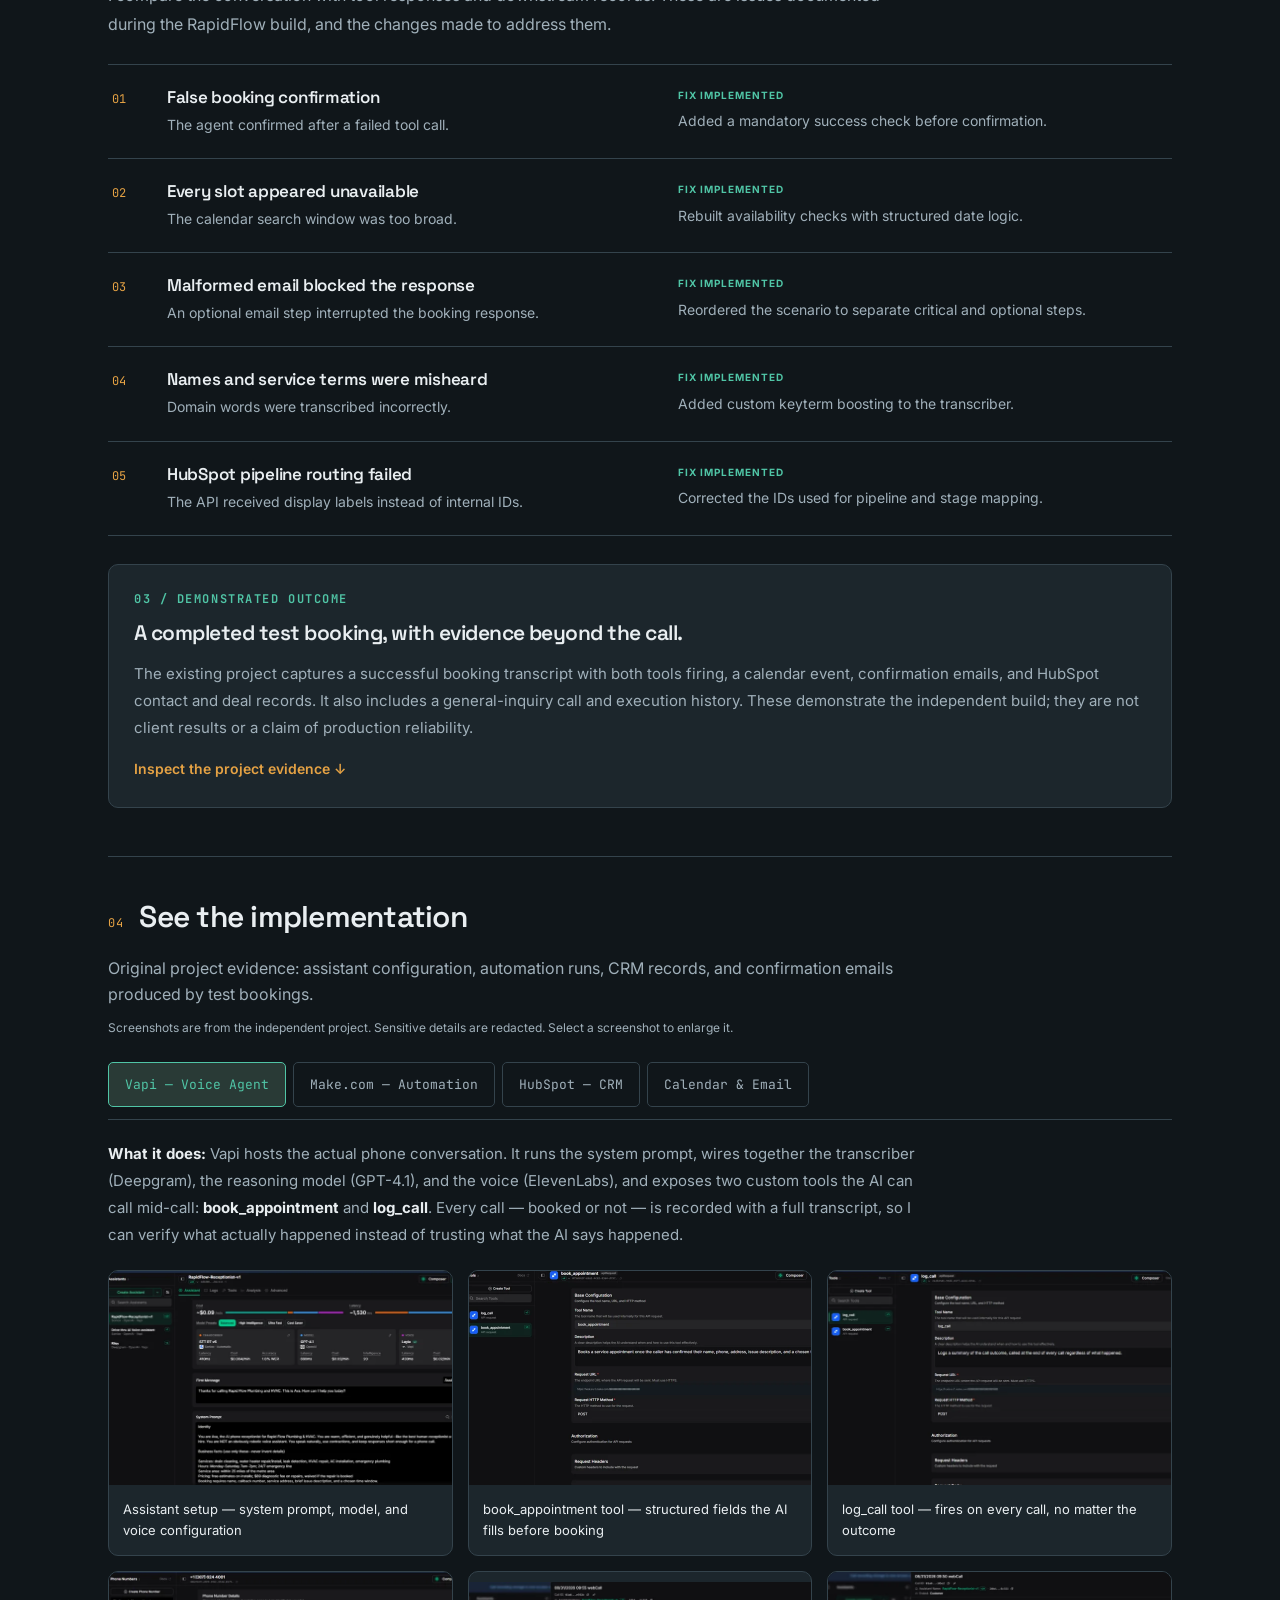
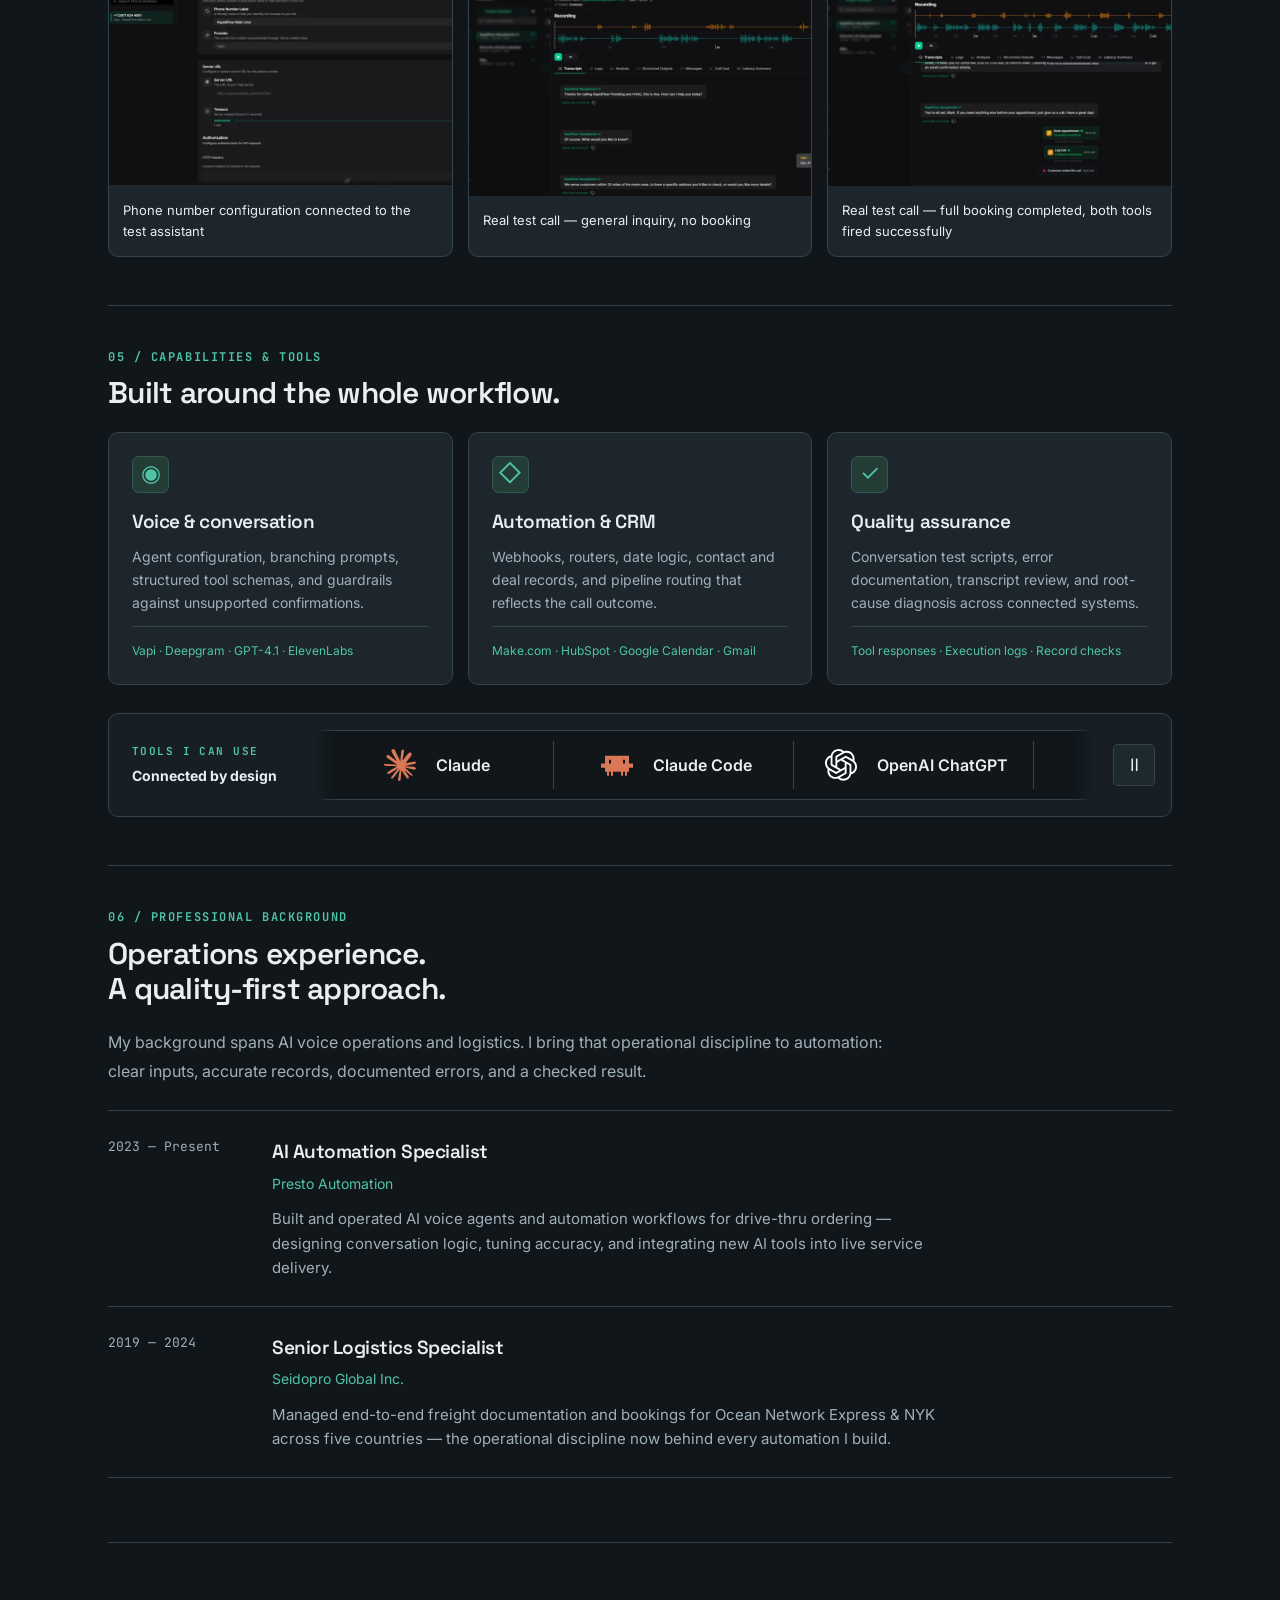
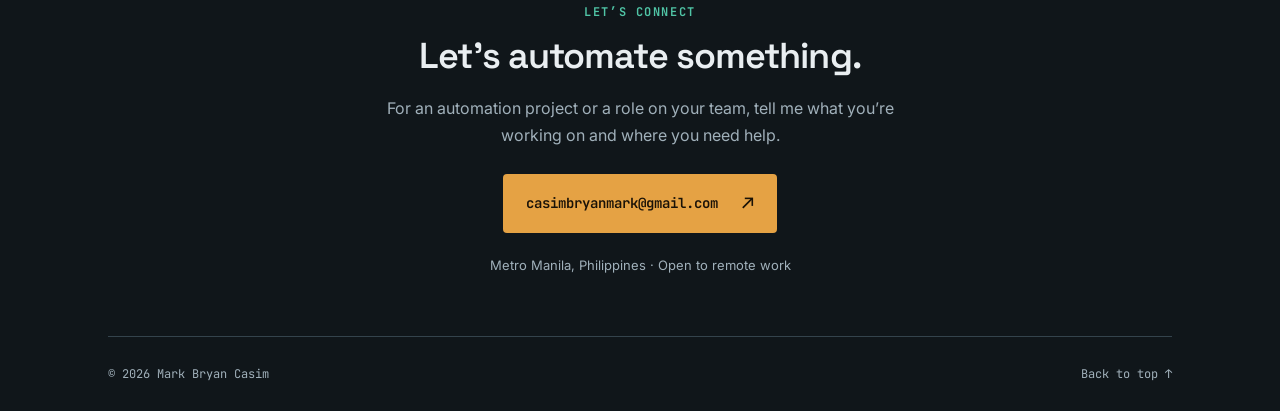
==== commit 6561ec02: "Add files via upload" ====
--- a/index.html
+++ b/index.html
@@ -1,774 +1,1293 @@
-<!DOCTYPE html>
+<!doctype html>
 <html lang="en">
-<head>
-<meta charset="UTF-8">
-<meta name="viewport" content="width=device-width, initial-scale=1.0">
-<title>Mark Bryan Casim — AI Automation Specialist</title>
-<meta name="description" content="AI Automation Specialist — voice AI agents, CRM automation, and workflow integrations.">
-<link rel="preconnect" href="https://fonts.googleapis.com">
-<link rel="preconnect" href="https://fonts.gstatic.com" crossorigin>
-<link href="https://fonts.googleapis.com/css2?family=Space+Grotesk:wght@400;500;600;700&family=Inter:wght@400;500;600&family=JetBrains+Mono:wght@400;500;600&display=swap" rel="stylesheet">
-<style>
-  :root {
-    --bg: #10161A;
-    --bg-raise: #171F24;
-    --surface: #1C262C;
-    --surface-line: #2A363E;
-    --text: #E9EEF1;
-    --text-dim: #92A2AB;
-    --text-faint: #5C6B73;
-    --amber: #E5A244;
-    --amber-dim: #6B4E27;
-    --teal: #35B592;
-    --teal-dim: #1F4A3E;
-    --font-display: 'Space Grotesk', sans-serif;
-    --font-body: 'Inter', sans-serif;
-    --font-mono: 'JetBrains Mono', monospace;
-  }
+  <head>
+    <meta charset="utf-8" />
+    <meta name="viewport" content="width=device-width,initial-scale=1" />
+    <title>Mark Bryan Casim | AI Automation Specialist · Voice AI & CRM</title>
+    <meta
+      name="description"
+      content="Mark Bryan Casim builds AI voice agents and connected CRM workflows with Vapi, Make.com, and HubSpot. Explore the RapidFlow receptionist case study and testing evidence."
+    />
+    <meta
+      property="og:title"
+      content="Mark Bryan Casim — AI Automation Specialist"
+    />
+    <meta
+      property="og:description"
+      content="Voice AI & CRM workflows. Explore an independent receptionist project, from appointment booking to call logging and quality assurance."
+    />
+    <meta property="og:type" content="website" />
+    <meta
+      property="og:url"
+      content="https://markcasim02.github.io/mrk.csm.ai/"
+    />
+    <meta name="twitter:card" content="summary" />
+    <meta name="theme-color" content="#10161a" />
+    <link rel="canonical" href="https://markcasim02.github.io/mrk.csm.ai/" />
+    <script>
+      try {
+        const savedTheme = localStorage.getItem("portfolio-theme");
+        if (savedTheme === "light" || savedTheme === "dark") {
+          document.documentElement.dataset.theme = savedTheme;
+        }
+      } catch {}
+    </script>
+    <link rel="preconnect" href="https://fonts.googleapis.com" />
+    <link rel="preconnect" href="https://fonts.gstatic.com" crossorigin />
+    <link
+      href="https://fonts.googleapis.com/css2?family=Space+Grotesk:wght@400;500;600;700&amp;family=Inter:wght@400;500;600&amp;family=JetBrains+Mono:wght@400;500;600&amp;display=swap"
+      rel="stylesheet"
+    />
+    <link rel="stylesheet" href="styles.css" />
+    <script src="app.js" defer></script>
+  </head>
+  <body>
+    <a class="skip" href="#main">Skip to content</a>
+    <div class="ambient-field" aria-hidden="true">
+      <span class="ambient-object ambient-object-one"></span>
+      <span class="ambient-object ambient-object-two"></span>
+      <span class="ambient-object ambient-object-three"></span>
+    </div>
+    <aside class="sidebar" aria-label="Profile and navigation">
+      <div class="sidebar-brand">
+        <a class="identity" href="#home" aria-label="Mark Bryan Casim — home"
+          >mark_casim.sys</a
+        >
+        <button
+          class="theme-toggle top-theme-toggle"
+          type="button"
+          aria-label="Switch to light mode"
+          aria-pressed="false"
+        >
+          <span class="theme-toggle-icon" aria-hidden="true">
+            <svg class="theme-icon-sun" viewBox="0 0 24 24" focusable="false">
+              <circle cx="12" cy="12" r="4" />
+              <path d="M12 2v2M12 20v2M4.93 4.93l1.41 1.41M17.66 17.66l1.41 1.41M2 12h2M20 12h2M4.93 19.07l1.41-1.41M17.66 6.34l1.41-1.41" />
+            </svg>
+            <svg class="theme-icon-moon" viewBox="0 0 24 24" focusable="false">
+              <path d="M20.6 15.2A8.8 8.8 0 0 1 8.8 3.4 9.2 9.2 0 1 0 20.6 15.2Z" />
+            </svg>
+          </span>
+          <span class="theme-toggle-text" aria-hidden="true">Light</span>
+        </button>
+      </div>
+      <p class="location">Metro Manila, PH · Remote</p>
+      <a
+        class="social"
+        href="mailto:casimbryanmark@gmail.com"
+        aria-label="Email Mark"
+        >✉</a
+      >
+      <button
+        class="menu-toggle"
+        aria-controls="navigation"
+        aria-expanded="false"
+      >
+        Menu <span aria-hidden="true">☰</span>
+      </button>
+      <nav id="navigation" aria-label="Main navigation">
+        <a href="#home" class="active"
+          ><span aria-hidden="true">⌂</span> Home</a
+        >
+        <a href="#work"><span aria-hidden="true">▱</span> Featured work</a>
+        <a href="#proof"><span aria-hidden="true">▧</span> Project evidence</a>
+        <a href="#skills"><span aria-hidden="true">◇</span> Capabilities</a>
+        <a href="#experience"><span aria-hidden="true">♙</span> About me</a>
+        <a href="#contact"><span aria-hidden="true">✉</span> Contact</a>
+      </nav>
+      <div class="sidebar-bottom">
+        <span class="availability">Available for automation projects</span
+        ><small>Thoughtfully built.<br />Thoroughly tested.</small>
+      </div>
+    </aside>
+    <main id="main">
+      <header id="home" class="hero">
+        <div class="hero-grid">
+          <div class="hero-copy">
+            <p class="eyebrow">
+              AI Automation Specialist | Voice AI & CRM Workflows
+            </p>
+            <h1>
+              A better conversation.<br /><span class="hero-accent"
+                >A connected workflow.</span
+              >
+            </h1>
+            <p class="hero-sub">
+              I build AI voice agents and connected workflows that help businesses
+              handle inquiries, book appointments, and keep their CRM organized.
+            </p>
+            <div class="hero-cta">
+              <a class="btn primary" href="#work"
+                >View My Work <span aria-hidden="true">↗</span></a
+              ><a class="btn secondary" href="mailto:casimbryanmark@gmail.com"
+                >Get in touch <span aria-hidden="true">↗</span></a
+              >
+            </div>
+          </div>
+          <aside class="profile-card" aria-label="Mark Bryan Casim profile and contact links">
+            <div class="profile-photo-frame">
+              <span class="profile-corner profile-corner-top" aria-hidden="true"></span>
+              <img
+                class="profile-photo"
+                src="assets/mark-bryan.jpg"
+                width="768"
+                height="1024"
+                alt="Portrait of Mark Bryan Casim"
+                fetchpriority="high"
+              />
+              <span class="profile-scanline" aria-hidden="true"></span>
+            </div>
+            <div class="profile-meta">
+              <p class="profile-kicker">PROFILE // 01</p>
+              <h2>Mark Bryan Casim</h2>
+              <p>AI Automation Specialist</p>
+            </div>
+            <div class="profile-links" aria-label="Contact Mark Bryan Casim">
+              <a class="profile-link" href="mailto:casimbryanmark@gmail.com">
+                <span class="contact-logo contact-gmail" aria-hidden="true">
+                  <svg viewBox="0 0 24 24" role="img">
+                    <path d="M2.5 5.2v13.6h3V9l6.5 4.9L18.5 9v9.8h3V5.2l-9.5 7-9.5-7Z" fill="#EA4335" />
+                    <path d="M2.5 5.2 12 12.2l9.5-7-2-1.5L12 9.5 4.5 3.7z" fill="#C5221F" />
+                  </svg>
+                </span>
+                <span>Gmail</span>
+              </a>
+              <a class="profile-link" href="https://wa.me/639651958981" target="_blank" rel="noopener noreferrer">
+                <span class="contact-logo"><img src="assets/logos/whatsapp.svg" width="24" height="24" alt="" /></span>
+                <span>WhatsApp</span>
+              </a>
+              <a class="profile-link" href="https://t.me/+639651958981" target="_blank" rel="noopener noreferrer">
+                <span class="contact-logo"><img src="assets/logos/telegram.svg" width="24" height="24" alt="" /></span>
+                <span>Telegram</span>
+              </a>
+            </div>
+          </aside>
+        </div>
+      </header>
+      <section
+        class="tools-strip"
+        aria-label="Hands-on Toolkit"
+        data-strip-label="Hands-on Toolkit"
+      >
+        <div class="toolkit-heading">
+          <span class="eyebrow">HANDS-ON TOOLKIT</span
+          ><strong>Connected by design</strong>
+        </div>
+        <div class="tools-window">
+          <div class="tools-track">
+            <ul class="tools-group" aria-label="Vapi, Make.com, HubSpot, Google Workspace, ElevenLabs, WhatsApp, Telegram, Slack">
+              <li>
+                <img
+                  class="brand-vapi"
+                  src="assets/logos/vapi.svg"
+                  width="44"
+                  height="44"
+                  alt=""
+                /><span>Vapi</span>
+              </li>
+              <li>
+                <img
+                  class="brand-make"
+                  src="assets/logos/make.svg"
+                  width="34"
+                  height="34"
+                  alt=""
+                /><span>Make.com</span>
+              </li>
+              <li>
+                <img
+                  class="brand-hubspot"
+                  src="assets/logos/hubspot.svg"
+                  width="125"
+                  height="36"
+                  alt="HubSpot"
+                />
+              </li>
+              <li>
+                <span class="ai-logo-tile tool-brand-tile"><img src="assets/logos/google.svg" width="32" height="32" alt="" /></span><span>Google Workspace</span>
+              </li>
+              <li>
+                <span class="ai-logo-tile tool-brand-tile"><img src="assets/logos/elevenlabs.svg" width="32" height="32" alt="" /></span><span>ElevenLabs</span>
+              </li>
+              <li>
+                <span class="ai-logo-tile tool-brand-tile"><img src="assets/logos/whatsapp.svg" width="32" height="32" alt="" /></span><span>WhatsApp</span>
+              </li>
+              <li>
+                <span class="ai-logo-tile tool-brand-tile"><img src="assets/logos/telegram.svg" width="32" height="32" alt="" /></span><span>Telegram</span>
+              </li>
+              <li>
+                <span class="ai-logo-tile tool-brand-tile"><img src="assets/logos/slack.ico" width="32" height="32" alt="" /></span><span>Slack</span>
+              </li>
+            </ul>
+            <ul class="tools-group" aria-hidden="true">
+              <li>
+                <img
+                  class="brand-vapi"
+                  src="assets/logos/vapi.svg"
+                  width="44"
+                  height="44"
+                  alt=""
+                /><span>Vapi</span>
+              </li>
+              <li>
+                <img
+                  class="brand-make"
+                  src="assets/logos/make.svg"
+                  width="34"
+                  height="34"
+                  alt=""
+                /><span>Make.com</span>
+              </li>
+              <li>
+                <img
+                  class="brand-hubspot"
+                  src="assets/logos/hubspot.svg"
+                  width="125"
+                  height="36"
+                  alt="HubSpot"
+                />
+              </li>
+            </ul>
+            <ul class="tools-group" aria-hidden="true">
+              <li>
+                <img
+                  class="brand-vapi"
+                  src="assets/logos/vapi.svg"
+                  width="44"
+                  height="44"
+                  alt=""
+                /><span>Vapi</span>
+              </li>
+              <li>
+                <img
+                  class="brand-make"
+                  src="assets/logos/make.svg"
+                  width="34"
+                  height="34"
+                  alt=""
+                /><span>Make.com</span>
+              </li>
+              <li>
+                <img
+                  class="brand-hubspot"
+                  src="assets/logos/hubspot.svg"
+                  width="125"
+                  height="36"
+                  alt="HubSpot"
+                />
+              </li>
+            </ul>
+          </div>
+        </div>
+        <button
+          class="tools-pause"
+          aria-label="Pause Hands-on Toolkit animation"
+          aria-pressed="false"
+        >
+          <span aria-hidden="true">Ⅱ</span>
+        </button>
+      </section>
+      <div class="overview frame">
+        <a
+          class="card feature-link"
+          href="https://markcasim02.github.io/rapidflow-plumbing-hvac/"
+          target="_blank"
+          rel="noopener noreferrer"
+          ><div class="card-label">
+            <span class="icon">▱</span> FEATURED PROJECT
+            <span class="corner">↗</span>
+          </div>
+          <h2>RapidFlow<br />AI Receptionist</h2>
+          <p>
+            Explore the customer-facing website: ask AVA a question, browse
+            plumbing and HVAC services, or fill out a service-request form.
+          </p>
+          <div class="preview-window website-window">
+            <div class="window-bar">
+              <i></i><i></i><i></i><span>RapidFlow · Customer website</span>
+            </div>
+            <div class="site-preview" aria-hidden="true">
+              <iframe
+                src="https://markcasim02.github.io/rapidflow-plumbing-hvac/"
+                title="RapidFlow website preview"
+                tabindex="-1"
+                loading="lazy"
+                sandbox="allow-scripts"
+                referrerpolicy="no-referrer"
+              ></iframe>
+            </div>
+          </div>
+          <span class="website-cta"
+            >Explore the website <span aria-hidden="true">↗</span></span
+          >
+          <span class="card-foot"
+            >Independent demo · Opens in a new tab</span
+          ></a
+        >
+        <a class="card small-card" href="#skills"
+          ><div class="card-label">
+            <span class="icon">◇</span> WHAT I BUILD
+            <span class="corner">↗</span>
+          </div>
+          <h2>Tools that<br />work together.</h2>
+          <ul class="mini-list">
+            <li>Voice AI agents <span>01</span></li>
+            <li>Connected workflows <span>02</span></li>
+            <li>CRM integrations <span>03</span></li>
+          </ul></a
+        >
+        <a class="card small-card quality-card" href="#testing"
+          ><div class="card-label">
+            <span class="icon">✓</span> HOW I VERIFY
+            <span class="corner">↗</span>
+          </div>
+          <h2>Test the result.<br />Not just the reply.</h2>
+          <p>
+            Conversation testing, execution logs, and real calendar and CRM
+            checks.
+          </p>
+          <span class="text-link">Explore the fixes →</span></a
+        >
+      </div>
+      <section id="work">
+        <div class="section-head">
+          <div>
+            <p class="eyebrow">01 / FEATURED CASE STUDY</p>
+            <h2>RapidFlow AI Receptionist</h2>
+          </div>
+          <span class="badge">Independent project</span>
+        </div>
+        <p class="section-intro">
+          A voice receptionist demonstration for a plumbing and HVAC business. I
+          configured the agent, built the booking and CRM automations, and
+          tested the complete flow across the connected tools.
+        </p>
+        <article class="website-case card">
+          <div class="website-case-heading">
+            <div>
+              <p class="eyebrow">THE CUSTOMER EXPERIENCE</p>
+              <h3>A website that gives visitors a next step.</h3>
+            </div>
+            <a
+              class="btn secondary"
+              href="https://markcasim02.github.io/rapidflow-plumbing-hvac/"
+              target="_blank"
+              rel="noopener noreferrer"
+              >Visit RapidFlow <span aria-hidden="true">↗</span></a
+            >
+          </div>
+          <p>
+            The RapidFlow demo brings service information, AVA chat, and an
+            online request form together in one place. Visitors can learn about
+            the services before choosing how to get in touch.
+          </p>
+          <dl class="website-features">
+            <div>
+              <dt>Ask AVA</dt>
+              <dd>
+                A website chat assistant for questions about plumbing, HVAC,
+                business hours, and other service information. Chat messages
+                route to a dedicated branch in Make.com.
+              </dd>
+            </div>
+            <div>
+              <dt>Request a service</dt>
+              <dd>
+                A separate form collects a name, phone number, optional email,
+                service type, and issue details, then sends the inquiry to
+                Make.com.
+              </dd>
+            </div>
+            <div>
+              <dt>Know what to expect</dt>
+              <dd>
+                Service listings cover drains, leaks, water heaters, AC,
+                heating, and emergencies. The site also presents hours,
+                service-area details, and estimate information.
+              </dd>
+            </div>
+          </dl>
+          <p class="website-note">
+            Independent portfolio demonstration. The website chat and request
+            form complement the voice-booking workflow shown below.
+          </p>
+        </article>
+        <div class="case-intro">
+          <article class="card">
+            <p class="eyebrow">THE PROBLEM</p>
+            <h3>A call is only the beginning.</h3>
+            <p>
+              A service inquiry needs a clear next step: an appointment, a
+              transfer, or a recorded inquiry. The project explores how to
+              capture those outcomes without relying on someone to copy details
+              between systems.
+            </p>
+          </article>
+          <article class="card">
+            <p class="eyebrow">MY IMPLEMENTATION</p>
+            <h3>One agent. Two distinct tools.</h3>
+            <p>
+              Vapi handles the conversation using Deepgram Nova-3, GPT-4.1, and
+              ElevenLabs. Structured tool calls pass customer details to two
+              independent Make.com scenarios.
+            </p>
+          </article>
+        </div>
+        <div class="workflow frame">
+          <div class="workflow-heading">
+            <h3>How the workflow connects</h3>
+            <span class="badge">Workflow illustration · not a live demo</span>
+          </div>
+          <div class="agent-node">
+            <img
+              class="agent-brand"
+              src="assets/logos/vapi.svg"
+              width="44"
+              height="44"
+              alt=""
+            />
+            <div>
+              <strong>Vapi voice agent</strong
+              ><span
+                >Understand intent · collect details · call the appropriate
+                tool</span
+              >
+            </div>
+          </div>
+          <div class="flow-branches">
+            <article class="flow-branch">
+              <p class="eyebrow">APPOINTMENT BOOKING</p>
+              <code>book_appointment</code>
+              <ol>
+                <li>
+                  <b>Make.com webhook</b
+                  ><span>Receive structured booking details</span>
+                </li>
+                <li>
+                  <b>Google Calendar</b
+                  ><span>Check availability → create the event</span>
+                </li>
+                <li>
+                  <b>Booking response + Gmail</b
+                  ><span
+                    >Return the result; send internal and customer emails</span
+                  >
+                </li>
+              </ol>
+              <p class="flow-note">
+                The agent must verify tool success before confirming a booking.
+                Optional email steps must not block the critical response.
+              </p>
+            </article>
+            <article class="flow-branch">
+              <p class="eyebrow">SEPARATE CALL-OUTCOME LOGGING</p>
+              <code>log_call</code>
+              <ol>
+                <li>
+                  <b>Make.com webhook</b
+                  ><span>Receive the call outcome, booked or not</span>
+                </li>
+                <li>
+                  <b>HubSpot contact + deal</b
+                  ><span>Record the caller and call outcome</span>
+                </li>
+                <li>
+                  <b>Pipeline routing</b
+                  ><span
+                    >Map the outcome to the correct stage with switch()</span
+                  >
+                </li>
+              </ol>
+              <p class="flow-note">
+                Inquiries and transferred calls are recorded too. CRM logging is
+                independent of the appointment-booking scenario.
+              </p>
+            </article>
+          </div>
+        </div>
+      </section>
+      <section id="testing">
+        <div class="section-head">
+          <div>
+            <p class="eyebrow">02 / TESTING & IMPROVEMENTS</p>
+            <h2>Where the real work happens.</h2>
+          </div>
+        </div>
+        <p class="section-intro">
+          I compare the conversation with tool responses and downstream records.
+          These are issues documented during the RapidFlow build, and the
+          changes made to address them.
+        </p>
+        <div class="testing-list">
+          <article class="test-row">
+            <span class="test-number">01</span>
+            <div>
+              <h3>False booking confirmation</h3>
+              <p>The agent confirmed after a failed tool call.</p>
+            </div>
+            <p class="fix">
+              <span>FIX IMPLEMENTED</span>Added a mandatory success check before
+              confirmation.
+            </p>
+          </article>
+          <article class="test-row">
+            <span class="test-number">02</span>
+            <div>
+              <h3>Every slot appeared unavailable</h3>
+              <p>The calendar search window was too broad.</p>
+            </div>
+            <p class="fix">
+              <span>FIX IMPLEMENTED</span>Rebuilt availability checks with
+              structured date logic.
+            </p>
+          </article>
+          <article class="test-row">
+            <span class="test-number">03</span>
+            <div>
+              <h3>Malformed email blocked the response</h3>
+              <p>An optional email step interrupted the booking response.</p>
+            </div>
+            <p class="fix">
+              <span>FIX IMPLEMENTED</span>Reordered the scenario to separate
+              critical and optional steps.
+            </p>
+          </article>
+          <article class="test-row">
+            <span class="test-number">04</span>
+            <div>
+              <h3>Names and service terms were misheard</h3>
+              <p>Domain words were transcribed incorrectly.</p>
+            </div>
+            <p class="fix">
+              <span>FIX IMPLEMENTED</span>Added custom keyterm boosting to the
+              transcriber.
+            </p>
+          </article>
+          <article class="test-row">
+            <span class="test-number">05</span>
+            <div>
+              <h3>HubSpot pipeline routing failed</h3>
+              <p>The API received display labels instead of internal IDs.</p>
+            </div>
+            <p class="fix">
+              <span>FIX IMPLEMENTED</span>Corrected the IDs used for pipeline
+              and stage mapping.
+            </p>
+          </article>
+        </div>
+        <article class="outcome card">
+          <p class="eyebrow">03 / DEMONSTRATED OUTCOME</p>
+          <h3>A completed test booking, with evidence beyond the call.</h3>
+          <p>
+            The existing project captures a successful booking transcript with
+            both tools firing, a calendar event, confirmation emails, and
+            HubSpot contact and deal records. It also includes a general-inquiry
+            call and execution history. These demonstrate the independent build;
+            they are not client results or a claim of production reliability.
+          </p>
+          <a href="#proof" class="text-link">Inspect the project evidence ↓</a>
+        </article>
+      </section>
+      <section id="proof">
+        <div class="wrap">
+          <div class="section-head">
+            <span class="section-num">04</span>
+            <h2>See the implementation</h2>
+          </div>
+          <p class="proof-intro">
+            Original project evidence: assistant configuration, automation runs,
+            CRM records, and confirmation emails produced by test bookings.<span
+              class="note"
+              >Screenshots are from the independent project. Sensitive details
+              are redacted. Select a screenshot to enlarge it.</span
+            >
+          </p>
 
-  * { margin: 0; padding: 0; box-sizing: border-box; }
+          <div class="tool-tabs" role="tablist" aria-label="Project tools">
+            <button
+              class="tool-tab active"
+              data-tab="vapi"
+              role="tab"
+              id="tab-vapi"
+              aria-controls="panel-vapi"
+              aria-selected="true"
+              tabindex="0"
+            >
+              Vapi — Voice Agent
+            </button>
+            <button
+              class="tool-tab"
+              data-tab="make"
+              role="tab"
+              id="tab-make"
+              aria-controls="panel-make"
+              aria-selected="false"
+              tabindex="-1"
+            >
+              Make.com — Automation
+            </button>
+            <button
+              class="tool-tab"
+              data-tab="hubspot"
+              role="tab"
+              id="tab-hubspot"
+              aria-controls="panel-hubspot"
+              aria-selected="false"
+              tabindex="-1"
+            >
+              HubSpot — CRM
+            </button>
+            <button
+              class="tool-tab"
+              data-tab="calendar"
+              role="tab"
+              id="tab-calendar"
+              aria-controls="panel-calendar"
+              aria-selected="false"
+              tabindex="-1"
+            >
+              Calendar &amp; Email
+            </button>
+          </div>
 
-  html { scroll-behavior: smooth; }
+          <div
+            class="tool-panel active"
+            data-panel="vapi"
+            id="panel-vapi"
+            role="tabpanel"
+            aria-labelledby="tab-vapi"
+            tabindex="0"
+          >
+            <p class="tool-desc">
+              <strong>What it does:</strong> Vapi hosts the actual phone
+              conversation. It runs the system prompt, wires together the
+              transcriber (Deepgram), the reasoning model (GPT-4.1), and the
+              voice (ElevenLabs), and exposes two custom tools the AI can call
+              mid-call: <strong>book_appointment</strong> and
+              <strong>log_call</strong>. Every call — booked or not — is
+              recorded with a full transcript, so I can verify what actually
+              happened instead of trusting what the AI says happened.
+            </p>
+            <div class="shot-grid">
+              <button class="shot" data-group="vapi" data-index="0">
+                <img
+                  loading="lazy"
+                  decoding="async"
+                  width="960"
+                  height="600"
+                  src="assets/thumbs/vapi-assistant-config.webp"
+                  data-full="assets/vapi-assistant-config.png"
+                  alt="Vapi assistant configuration"
+                /><span class="shot-cap"
+                  >Assistant setup — system prompt, model, and voice
+                  configuration</span
+                >
+              </button>
+              <button class="shot" data-group="vapi" data-index="1">
+                <img
+                  loading="lazy"
+                  decoding="async"
+                  width="960"
+                  height="600"
+                  src="assets/thumbs/vapi-tool-book-appointment.webp"
+                  data-full="assets/vapi-tool-book-appointment.png"
+                  alt="book_appointment tool config"
+                /><span class="shot-cap"
+                  >book_appointment tool — structured fields the AI fills before
+                  booking</span
+                >
+              </button>
+              <button class="shot" data-group="vapi" data-index="2">
+                <img
+                  loading="lazy"
+                  decoding="async"
+                  width="960"
+                  height="600"
+                  src="assets/thumbs/vapi-tool-log-call.webp"
+                  data-full="assets/vapi-tool-log-call.png"
+                  alt="log_call tool config"
+                /><span class="shot-cap"
+                  >log_call tool — fires on every call, no matter the
+                  outcome</span
+                >
+              </button>
+              <button class="shot" data-group="vapi" data-index="3">
+                <img
+                  loading="lazy"
+                  decoding="async"
+                  width="960"
+                  height="600"
+                  src="assets/thumbs/vapi-phone-number.webp"
+                  data-full="assets/vapi-phone-number.png"
+                  alt="Vapi phone number"
+                /><span class="shot-cap"
+                  >Phone number configuration connected to the test
+                  assistant</span
+                >
+              </button>
+              <button class="shot" data-group="vapi" data-index="4">
+                <img
+                  loading="lazy"
+                  decoding="async"
+                  width="960"
+                  height="600"
+                  src="assets/thumbs/vapi-call-inquiry.webp"
+                  data-full="assets/vapi-call-inquiry.png"
+                  alt="Test call transcript, inquiry"
+                /><span class="shot-cap"
+                  >Real test call — general inquiry, no booking</span
+                >
+              </button>
+              <button class="shot" data-group="vapi" data-index="5">
+                <img
+                  loading="lazy"
+                  decoding="async"
+                  width="960"
+                  height="600"
+                  src="assets/thumbs/vapi-call-booking-success.webp"
+                  data-full="assets/vapi-call-booking-success.png"
+                  alt="Test call transcript, successful booking"
+                /><span class="shot-cap"
+                  >Real test call — full booking completed, both tools fired
+                  successfully</span
+                >
+              </button>
+            </div>
+          </div>
 
-  body {
-    background: var(--bg);
-    background-image:
-      radial-gradient(circle at 15% 8%, rgba(53,181,146,0.07), transparent 40%),
-      radial-gradient(circle at 85% 25%, rgba(229,162,68,0.06), transparent 45%);
-    color: var(--text);
-    font-family: var(--font-body);
-    line-height: 1.6;
-    -webkit-font-smoothing: antialiased;
-  }
+          <div
+            class="tool-panel"
+            data-panel="make"
+            id="panel-make"
+            role="tabpanel"
+            aria-labelledby="tab-make"
+            tabindex="0"
+            hidden
+          >
+            <p class="tool-desc">
+              <strong>What it does:</strong> Make.com is the glue between the
+              voice agent and the business's real systems. When the AI calls
+              <strong>book_appointment</strong>, a webhook lands in Make, which
+              checks Google Calendar for a genuinely open slot, creates the
+              event, and sends two confirmation emails — one internal, one to
+              the customer. A second, independent scenario logs every call
+              outcome to HubSpot, whether or not it ended in a booking.
+            </p>
+            <div class="shot-grid">
+              <button class="shot" data-group="make" data-index="0">
+                <img
+                  loading="lazy"
+                  decoding="async"
+                  width="960"
+                  height="600"
+                  src="assets/thumbs/make-booking-scenario.webp"
+                  data-full="assets/make-booking-scenario.png"
+                  alt="Make.com booking automation diagram"
+                /><span class="shot-cap"
+                  >Booking automation — checks the calendar, creates the event,
+                  sends both confirmation emails</span
+                >
+              </button>
+              <button class="shot" data-group="make" data-index="1">
+                <img
+                  loading="lazy"
+                  decoding="async"
+                  width="960"
+                  height="600"
+                  src="assets/thumbs/make-crm-scenario.webp"
+                  data-full="assets/make-crm-scenario.png"
+                  alt="Make.com CRM automation diagram"
+                /><span class="shot-cap"
+                  >CRM automation — logs every call outcome to HubSpot</span
+                >
+              </button>
+              <button class="shot" data-group="make" data-index="2">
+                <img
+                  loading="lazy"
+                  decoding="async"
+                  width="960"
+                  height="600"
+                  src="assets/thumbs/make-history-log.webp"
+                  data-full="assets/make-history-log.png"
+                  alt="Make.com execution history"
+                /><span class="shot-cap"
+                  >Real execution history — successes, and the errors caught
+                  along the way</span
+                >
+              </button>
+            </div>
+          </div>
 
-  a { color: inherit; }
+          <div
+            class="tool-panel"
+            data-panel="hubspot"
+            id="panel-hubspot"
+            role="tabpanel"
+            aria-labelledby="tab-hubspot"
+            tabindex="0"
+            hidden
+          >
+            <p class="tool-desc">
+              <strong>What it does:</strong> Every call — booked, transferred,
+              or just an inquiry — lands in HubSpot as a contact and a deal,
+              moved into the right pipeline stage automatically by a
+              switch()-based routing formula. This gives the business full
+              visibility into call outcomes, not just the successful bookings.
+            </p>
+            <div class="shot-grid">
+              <button class="shot" data-group="hubspot" data-index="0">
+                <img
+                  loading="lazy"
+                  decoding="async"
+                  width="960"
+                  height="600"
+                  src="assets/thumbs/hubspot-contacts.webp"
+                  data-full="assets/hubspot-contacts.png"
+                  alt="HubSpot contacts list"
+                /><span class="shot-cap"
+                  >Contact records created automatically from calls (details
+                  redacted)</span
+                >
+              </button>
+              <button class="shot" data-group="hubspot" data-index="1">
+                <img
+                  loading="lazy"
+                  decoding="async"
+                  width="960"
+                  height="600"
+                  src="assets/thumbs/hubspot-deals.webp"
+                  data-full="assets/hubspot-deals.png"
+                  alt="HubSpot deals pipeline"
+                /><span class="shot-cap"
+                  >Deal pipeline — every call outcome tracked by stage</span
+                >
+              </button>
+            </div>
+          </div>
 
-  .wrap {
-    max-width: 980px;
-    margin: 0 auto;
-    padding: 0 28px;
-  }
-
-  /* ---------- NAV ---------- */
-  nav {
-    position: sticky;
-    top: 0;
-    z-index: 50;
-    background: rgba(16,22,26,0.85);
-    backdrop-filter: blur(10px);
-    border-bottom: 1px solid var(--surface-line);
-  }
-  nav .wrap {
-    display: flex;
-    align-items: center;
-    justify-content: space-between;
-    height: 62px;
-  }
-  .nav-mark {
-    font-family: var(--font-mono);
-    font-size: 14px;
-    color: var(--teal);
-    letter-spacing: 0.02em;
-  }
-  .nav-links {
-    display: flex;
-    gap: 28px;
-    list-style: none;
-    font-family: var(--font-mono);
-    font-size: 13px;
-    color: var(--text-dim);
-  }
-  .nav-links a { text-decoration: none; transition: color 0.15s; }
-  .nav-links a:hover { color: var(--amber); }
-  .nav-links li::before { content: "· "; color: var(--text-faint); }
-
-  @media (max-width: 640px) {
-    .nav-links { display: none; }
-  }
-
-  /* ---------- HERO ---------- */
-  .hero {
-    padding: 88px 0 60px;
-  }
-  .eyebrow {
-    font-family: var(--font-mono);
-    font-size: 12.5px;
-    letter-spacing: 0.12em;
-    color: var(--teal);
-    text-transform: uppercase;
-    display: flex;
-    align-items: center;
-    gap: 10px;
-    margin-bottom: 22px;
-  }
-  .eyebrow .dot {
-    width: 6px; height: 6px; border-radius: 50%;
-    background: var(--teal);
-    box-shadow: 0 0 8px var(--teal);
-    animation: blink 2s ease-in-out infinite;
-  }
-  @keyframes blink { 0%,100% { opacity: 1; } 50% { opacity: 0.3; } }
-
-  h1 {
-    font-family: var(--font-display);
-    font-weight: 600;
-    font-size: clamp(32px, 5vw, 52px);
-    line-height: 1.12;
-    letter-spacing: -0.01em;
-    max-width: 760px;
-  }
-  h1 .accent { color: var(--amber); }
-
-  .hero-sub {
-    margin-top: 20px;
-    max-width: 560px;
-    color: var(--text-dim);
-    font-size: 16.5px;
-  }
-
-  .hero-cta {
-    margin-top: 34px;
-    display: flex;
-    gap: 14px;
-    flex-wrap: wrap;
-  }
-  .btn {
-    font-family: var(--font-mono);
-    font-size: 13.5px;
-    padding: 12px 20px;
-    border-radius: 4px;
-    text-decoration: none;
-    display: inline-flex;
-    align-items: center;
-    gap: 8px;
-    transition: transform 0.15s, box-shadow 0.15s;
-  }
-  .btn-primary {
-    background: var(--amber);
-    color: #1A1207;
-    font-weight: 600;
-  }
-  .btn-primary:hover { transform: translateY(-1px); box-shadow: 0 6px 20px rgba(229,162,68,0.25); }
-  .btn-ghost {
-    border: 1px solid var(--surface-line);
-    color: var(--text);
-  }
-  .btn-ghost:hover { border-color: var(--teal); color: var(--teal); }
-
-  /* ---------- PIPELINE DIAGRAM ---------- */
-  .pipeline-box {
-    margin-top: 56px;
-    border: 1px solid var(--surface-line);
-    border-radius: 10px;
-    background: linear-gradient(180deg, var(--bg-raise), var(--bg));
-    padding: 26px 20px 18px;
-    overflow-x: auto;
-  }
-  .pipeline-label {
-    font-family: var(--font-mono);
-    font-size: 11px;
-    color: var(--text-faint);
-    letter-spacing: 0.08em;
-    text-transform: uppercase;
-    margin-bottom: 6px;
-  }
-  .pipeline-svg { width: 100%; min-width: 560px; height: auto; display: block; }
-  .node-label {
-    font-family: var(--font-mono);
-    font-size: 11.5px;
-    fill: var(--text-dim);
-  }
-  .node-label.strong { fill: var(--text); font-weight: 600; }
-  .node-circle { fill: var(--bg-raise); stroke: var(--surface-line); stroke-width: 1.5; }
-  .node-circle.hub { stroke: var(--amber); }
-  .flow-path { fill: none; stroke: var(--surface-line); stroke-width: 1.5; }
-  .flow-dot { fill: var(--teal); filter: drop-shadow(0 0 4px rgba(53,181,146,0.8)); }
-
-  @media (prefers-reduced-motion: reduce) {
-    .flow-dot, .eyebrow .dot { animation: none !important; }
-  }
-
-  /* ---------- SECTION SHELL ---------- */
-  section { padding: 64px 0; border-top: 1px solid var(--surface-line); }
-  .section-head {
-    display: flex;
-    align-items: baseline;
-    gap: 14px;
-    margin-bottom: 30px;
-  }
-  .section-num {
-    font-family: var(--font-mono);
-    font-size: 12px;
-    color: var(--amber);
-  }
-  h2 {
-    font-family: var(--font-display);
-    font-weight: 600;
-    font-size: 24px;
-    letter-spacing: -0.01em;
-  }
-
-  /* ---------- ABOUT ---------- */
-  .about-text { max-width: 680px; color: var(--text-dim); font-size: 16px; }
-  .about-text strong { color: var(--text); font-weight: 600; }
-
-  /* ---------- CASE STUDY ---------- */
-  .case-card {
-    border: 1px solid var(--surface-line);
-    border-radius: 12px;
-    background: var(--surface);
-    overflow: hidden;
-  }
-  .case-top { padding: 30px 28px 24px; border-bottom: 1px solid var(--surface-line); }
-  .case-tag {
-    font-family: var(--font-mono);
-    font-size: 11px;
-    color: var(--teal);
-    text-transform: uppercase;
-    letter-spacing: 0.08em;
-    margin-bottom: 10px;
-  }
-  .case-title { font-family: var(--font-display); font-size: 22px; font-weight: 600; margin-bottom: 10px; }
-  .case-desc { color: var(--text-dim); font-size: 15px; max-width: 640px; }
-
-  .stack-row { display: flex; flex-wrap: wrap; gap: 8px; padding: 20px 28px; border-bottom: 1px solid var(--surface-line); }
-  .pill {
-    font-family: var(--font-mono);
-    font-size: 12px;
-    padding: 5px 11px;
-    border-radius: 100px;
-    border: 1px solid var(--surface-line);
-    color: var(--text-dim);
-    background: var(--bg-raise);
-  }
-
-  .log-panel { padding: 24px 28px 30px; }
-  .log-title {
-    font-family: var(--font-mono);
-    font-size: 11.5px;
-    color: var(--text-faint);
-    margin-bottom: 14px;
-    letter-spacing: 0.05em;
-  }
-  .log-lines { font-family: var(--font-mono); font-size: 13px; }
-  .log-line { display: flex; gap: 10px; padding: 7px 0; border-bottom: 1px dashed rgba(255,255,255,0.05); }
-  .log-line:last-child { border-bottom: none; }
-  .log-tag {
-    flex-shrink: 0;
-    color: var(--teal);
-    background: var(--teal-dim);
-    padding: 1px 7px;
-    border-radius: 3px;
-    font-size: 11px;
-    height: fit-content;
-  }
-  .log-text { color: var(--text-dim); }
-  .log-text .highlight { color: var(--text); }
-
-  /* ---------- SKILLS GRID ---------- */
-  .skills-grid {
-    display: grid;
-    grid-template-columns: repeat(3, 1fr);
-    gap: 1px;
-    background: var(--surface-line);
-    border: 1px solid var(--surface-line);
-    border-radius: 10px;
-    overflow: hidden;
-  }
-  .skill-cell { background: var(--surface); padding: 22px 20px; }
-  .skill-cell h3 {
-    font-family: var(--font-display);
-    font-size: 15px;
-    font-weight: 600;
-    margin-bottom: 8px;
-    color: var(--text);
-  }
-  .skill-cell p { font-size: 13.5px; color: var(--text-dim); }
-  @media (max-width: 720px) {
-    .skills-grid { grid-template-columns: 1fr; }
-  }
-
-  /* ---------- TOOLS ---------- */
-  .tools-tier { margin-bottom: 22px; }
-  .tier-label {
-    font-family: var(--font-mono);
-    font-size: 11.5px;
-    text-transform: uppercase;
-    letter-spacing: 0.08em;
-    margin-bottom: 12px;
-    display: flex;
-    align-items: center;
-    gap: 8px;
-  }
-  .tier-dot { width: 7px; height: 7px; border-radius: 50%; }
-  .tier-dot.hands-on { background: var(--teal); }
-  .tier-dot.explored { background: var(--amber); }
-  .tier-dot.learning { background: var(--text-faint); }
-  .tier-label.hands-on { color: var(--teal); }
-  .tier-label.explored { color: var(--amber); }
-  .tier-label.learning { color: var(--text-faint); }
-  .tool-pills { display: flex; flex-wrap: wrap; gap: 8px; }
-
-  /* ---------- EXPERIENCE ---------- */
-  .timeline { display: flex; flex-direction: column; gap: 0; }
-  .tl-item {
-    display: grid;
-    grid-template-columns: 130px 1fr;
-    gap: 20px;
-    padding: 22px 0;
-    border-bottom: 1px solid var(--surface-line);
-  }
-  .tl-item:last-child { border-bottom: none; }
-  .tl-dates { font-family: var(--font-mono); font-size: 12.5px; color: var(--text-faint); padding-top: 3px; }
-  .tl-role { font-family: var(--font-display); font-size: 17px; font-weight: 600; margin-bottom: 4px; }
-  .tl-co { font-size: 13.5px; color: var(--teal); margin-bottom: 10px; }
-  .tl-desc { font-size: 14.5px; color: var(--text-dim); max-width: 600px; }
-  @media (max-width: 600px) {
-    .tl-item { grid-template-columns: 1fr; gap: 6px; }
-  }
-
-  /* ---------- CONTACT ---------- */
-  .contact-box {
-    text-align: center;
-    padding: 60px 20px 70px;
-    border-top: 1px solid var(--surface-line);
-  }
-  .contact-box h2 { font-size: 30px; margin-bottom: 14px; }
-  .contact-box p { color: var(--text-dim); max-width: 460px; margin: 0 auto 30px; font-size: 15px; }
-  .contact-links { display: flex; justify-content: center; gap: 14px; flex-wrap: wrap; }
-
-  footer {
-    text-align: center;
-    padding: 24px;
-    font-family: var(--font-mono);
-    font-size: 11.5px;
-    color: var(--text-faint);
-    border-top: 1px solid var(--surface-line);
-  }
-
-  :focus-visible { outline: 2px solid var(--amber); outline-offset: 2px; }
-
-  /* ---------- PROOF / BEHIND THE BUILD ---------- */
-  .proof-intro { max-width: 640px; color: var(--text-dim); font-size: 15px; margin-bottom: 30px; }
-  .proof-intro .note { display: block; margin-top: 10px; font-family: var(--font-mono); font-size: 12px; color: var(--text-faint); }
-
-  .tool-tabs {
-    display: flex;
-    gap: 6px;
-    flex-wrap: wrap;
-    border-bottom: 1px solid var(--surface-line);
-    margin-bottom: 28px;
-  }
-  .tool-tab {
-    font-family: var(--font-mono);
-    font-size: 13px;
-    color: var(--text-dim);
-    background: none;
-    border: none;
-    padding: 10px 16px;
-    cursor: pointer;
-    border-bottom: 2px solid transparent;
-    transition: color 0.15s, border-color 0.15s;
-  }
-  .tool-tab:hover { color: var(--text); }
-  .tool-tab.active { color: var(--amber); border-bottom-color: var(--amber); }
-
-  .tool-panel { display: none; }
-  .tool-panel.active { display: block; animation: panelIn 0.35s ease; }
-  @keyframes panelIn { from { opacity: 0; transform: translateY(6px); } to { opacity: 1; transform: translateY(0); } }
-
-  .tool-desc {
-    color: var(--text-dim);
-    font-size: 14.5px;
-    max-width: 700px;
-    margin-bottom: 22px;
-    padding: 16px 18px;
-    background: var(--surface);
-    border: 1px solid var(--surface-line);
-    border-left: 2px solid var(--teal);
-    border-radius: 4px;
-  }
-  .tool-desc strong { color: var(--text); }
-
-  .shot-grid {
-    display: grid;
-    grid-template-columns: repeat(3, 1fr);
-    gap: 14px;
-  }
-  @media (max-width: 760px) {
-    .shot-grid { grid-template-columns: repeat(2, 1fr); }
-  }
-  @media (max-width: 480px) {
-    .shot-grid { grid-template-columns: 1fr; }
-  }
-  .shot {
-    border: 1px solid var(--surface-line);
-    border-radius: 8px;
-    overflow: hidden;
-    background: var(--surface);
-    cursor: zoom-in;
-    text-align: left;
-    padding: 0;
-    display: block;
-    width: 100%;
-    transition: border-color 0.15s, transform 0.15s;
-  }
-  .shot:hover { border-color: var(--teal); transform: translateY(-2px); }
-  .shot img { width: 100%; display: block; aspect-ratio: 16/10; object-fit: cover; object-position: top; }
-  .shot-cap { padding: 10px 12px; font-size: 12.5px; color: var(--text-dim); line-height: 1.4; }
-
-  /* Lightbox */
-  .lightbox {
-    position: fixed; inset: 0; z-index: 100;
-    background: rgba(8,11,13,0.92);
-    display: none;
-    align-items: center;
-    justify-content: center;
-    padding: 40px 20px;
-  }
-  .lightbox.open { display: flex; }
-  .lightbox-inner { max-width: 1100px; width: 100%; }
-  .lightbox-inner img { width: 100%; border-radius: 8px; border: 1px solid var(--surface-line); }
-  .lightbox-cap { font-family: var(--font-mono); font-size: 13px; color: var(--text-dim); margin-top: 14px; text-align: center; }
-  .lightbox-close {
-    position: absolute; top: 24px; right: 28px;
-    background: none; border: none; color: var(--text); font-size: 28px;
-    cursor: pointer; line-height: 1;
-  }
-  .lightbox-nav {
-    position: absolute; top: 50%; transform: translateY(-50%);
-    background: rgba(255,255,255,0.06); border: 1px solid var(--surface-line);
-    color: var(--text); width: 42px; height: 42px; border-radius: 50%;
-    cursor: pointer; font-size: 18px; display: flex; align-items: center; justify-content: center;
-  }
-  .lightbox-nav:hover { border-color: var(--teal); }
-  .lightbox-prev { left: 20px; }
-  .lightbox-next { right: 20px; }
-  @media (max-width: 640px) {
-    .lightbox-nav { display: none; }
-  }
-</style>
-</head>
-<body>
-
-<nav>
-  <div class="wrap">
-    <div class="nav-mark">mark_casim.sys</div>
-    <ul class="nav-links">
-      <li><a href="#work">work</a></li>
-      <li><a href="#proof">proof</a></li>
-      <li><a href="#skills">skills</a></li>
-      <li><a href="#stack">stack</a></li>
-      <li><a href="#experience">experience</a></li>
-      <li><a href="#contact">contact</a></li>
-    </ul>
-  </div>
-</nav>
-
-<header class="hero wrap">
-  <div class="eyebrow"><span class="dot"></span> Available for automation projects</div>
-  <h1>I build the systems that answer your calls, book your calendar, and <span class="accent">never forget to follow up.</span></h1>
-  <p class="hero-sub">Mark Bryan Casim — AI Automation Specialist. I design and wire together voice AI agents, CRMs, and workflow automations end to end, then test them until they actually hold up on a real call.</p>
-  <div class="hero-cta">
-    <a href="#work" class="btn btn-primary">See the build →</a>
-    <a href="#contact" class="btn btn-ghost">Get in touch</a>
-  </div>
-
-  <div class="pipeline-box">
-    <div class="pipeline-label">// what a typical build looks like</div>
-    <svg class="pipeline-svg" viewBox="0 0 800 220" xmlns="http://www.w3.org/2000/svg">
-      <path class="flow-path" d="M 90 110 L 260 110" />
-      <path class="flow-path" d="M 300 110 L 560 45" />
-      <path class="flow-path" d="M 300 110 L 560 110" />
-      <path class="flow-path" d="M 300 110 L 560 175" />
-
-      <circle class="node-circle" cx="60" cy="110" r="26"></circle>
-      <text x="60" y="115" text-anchor="middle" class="node-label strong">Call</text>
-
-      <circle class="node-circle hub" cx="280" cy="110" r="30"></circle>
-      <text x="280" y="107" text-anchor="middle" class="node-label strong">AI</text>
-      <text x="280" y="121" text-anchor="middle" class="node-label strong">Agent</text>
-
-      <circle class="node-circle" cx="590" cy="45" r="24"></circle>
-      <text x="590" y="50" text-anchor="middle" class="node-label">Calendar</text>
-
-      <circle class="node-circle" cx="590" cy="110" r="24"></circle>
-      <text x="590" y="115" text-anchor="middle" class="node-label">CRM</text>
-
-      <circle class="node-circle" cx="590" cy="175" r="24"></circle>
-      <text x="590" y="180" text-anchor="middle" class="node-label">Email</text>
-
-      <circle class="flow-dot" r="4">
-        <animateMotion dur="3.2s" repeatCount="indefinite" path="M 90 110 L 250 110" />
-      </circle>
-      <circle class="flow-dot" r="4">
-        <animateMotion dur="2.6s" begin="0.9s" repeatCount="indefinite" path="M 305 105 L 566 47" />
-      </circle>
-      <circle class="flow-dot" r="4">
-        <animateMotion dur="2.2s" begin="1.15s" repeatCount="indefinite" path="M 310 110 L 566 110" />
-      </circle>
-      <circle class="flow-dot" r="4">
-        <animateMotion dur="2.9s" begin="1.4s" repeatCount="indefinite" path="M 305 115 L 566 173" />
-      </circle>
-    </svg>
-  </div>
-</header>
-
-<section id="work">
-  <div class="wrap">
-    <div class="section-head"><span class="section-num">01</span><h2>Featured build</h2></div>
-
-    <div class="case-card">
-      <div class="case-top">
-        <div class="case-tag">Independent project · voice AI receptionist</div>
-        <div class="case-title">RapidFlow Plumbing &amp; HVAC — AI Voice Receptionist</div>
-        <p class="case-desc">A production-style AI receptionist built end to end for a home services business: it answers the phone, understands intent, checks real-time availability, books the appointment, confirms by email, and logs the outcome to a CRM — every call, not just the bookings.</p>
+          <div
+            class="tool-panel"
+            data-panel="calendar"
+            id="panel-calendar"
+            role="tabpanel"
+            aria-labelledby="tab-calendar"
+            tabindex="0"
+            hidden
+          >
+            <p class="tool-desc">
+              <strong>What it does:</strong> Once Make confirms a slot is free,
+              Google Calendar gets the real event, and two emails go out
+              automatically — an internal alert to the business owner and a
+              confirmation to the customer — closing the loop without a human
+              touching any of it.
+            </p>
+            <div class="shot-grid">
+              <button class="shot" data-group="calendar" data-index="0">
+                <img
+                  loading="lazy"
+                  decoding="async"
+                  width="960"
+                  height="600"
+                  src="assets/thumbs/calendar-event.webp"
+                  data-full="assets/calendar-event.png"
+                  alt="Google Calendar booked event"
+                /><span class="shot-cap"
+                  >Real appointment booked directly onto the calendar (address
+                  redacted)</span
+                >
+              </button>
+              <button class="shot" data-group="calendar" data-index="1">
+                <img
+                  loading="lazy"
+                  decoding="async"
+                  width="960"
+                  height="600"
+                  src="assets/thumbs/gmail-internal-notification.webp"
+                  data-full="assets/gmail-internal-notification.png"
+                  alt="Internal notification email"
+                /><span class="shot-cap"
+                  >Internal alert sent to the business the moment a call
+                  books</span
+                >
+              </button>
+              <button class="shot" data-group="calendar" data-index="2">
+                <img
+                  loading="lazy"
+                  decoding="async"
+                  width="960"
+                  height="600"
+                  src="assets/thumbs/gmail-customer-confirmation.webp"
+                  data-full="assets/gmail-customer-confirmation.png"
+                  alt="Customer confirmation email"
+                /><span class="shot-cap"
+                  >Customer-facing confirmation email, sent automatically</span
+                >
+              </button>
+            </div>
+          </div>
+        </div>
+      </section>
+      <section id="skills">
+        <div class="section-head">
+          <div>
+            <p class="eyebrow">05 / CAPABILITIES & TOOLS</p>
+            <h2>Built around the whole workflow.</h2>
+          </div>
+        </div>
+        <div class="skills-grid">
+          <article class="card">
+            <span class="icon">◉</span>
+            <h3>Voice & conversation</h3>
+            <p>
+              Agent configuration, branching prompts, structured tool schemas,
+              and guardrails against unsupported confirmations.
+            </p>
+            <p class="tool-note">Vapi · Deepgram · GPT-4.1 · ElevenLabs</p>
+          </article>
+          <article class="card">
+            <span class="icon">◇</span>
+            <h3>Automation & CRM</h3>
+            <p>
+              Webhooks, routers, date logic, contact and deal records, and
+              pipeline routing that reflects the call outcome.
+            </p>
+            <p class="tool-note">
+              Make.com · HubSpot · Google Calendar · Gmail
+            </p>
+          </article>
+          <article class="card">
+            <span class="icon">✓</span>
+            <h3>Quality assurance</h3>
+            <p>
+              Conversation test scripts, error documentation, transcript review,
+              and root-cause diagnosis across connected systems.
+            </p>
+            <p class="tool-note">
+              Tool responses · Execution logs · Record checks
+            </p>
+          </article>
+        </div>
+        <div
+          id="stack"
+          class="tools-strip ai-toolkit"
+          role="region"
+          aria-label="AI and automation toolkit"
+          data-strip-label="AI toolkit"
+        >
+          <div class="toolkit-heading">
+            <span class="eyebrow">TOOLS I CAN USE</span
+            ><strong>Connected by design</strong>
+          </div>
+          <div class="tools-window">
+            <div class="tools-track">
+              <ul class="tools-group" aria-label="Tools I can use">
+                <li>
+                  <span class="ai-logo-tile"
+                    ><img
+                      src="assets/logos/claude-color.svg"
+                      width="32"
+                      height="32"
+                      alt=""
+                      loading="eager" /></span
+                  ><span>Claude</span>
+                </li>
+                <li>
+                  <span class="ai-logo-tile"
+                    ><img
+                      src="assets/logos/claudecode-color.svg"
+                      width="32"
+                      height="32"
+                      alt=""
+                      loading="eager" /></span
+                  ><span>Claude Code</span>
+                </li>
+                <li>
+                  <span class="ai-logo-tile"
+                    ><img
+                      src="assets/logos/openai.svg"
+                      width="32"
+                      height="32"
+                      alt=""
+                      loading="eager" /></span
+                  ><span>OpenAI ChatGPT</span>
+                </li>
+                <li>
+                  <span class="ai-logo-tile"
+                    ><img
+                      src="assets/logos/codex-color.svg"
+                      width="32"
+                      height="32"
+                      alt=""
+                      loading="eager" /></span
+                  ><span>Codex</span>
+                </li>
+                <li>
+                  <span class="ai-logo-tile"
+                    ><img
+                      src="assets/logos/gemini-color.svg"
+                      width="32"
+                      height="32"
+                      alt=""
+                      loading="eager" /></span
+                  ><span>Gemini</span>
+                </li>
+                <li>
+                  <span class="ai-logo-tile"
+                    ><img
+                      src="assets/logos/highlevel.png"
+                      width="32"
+                      height="32"
+                      alt=""
+                      loading="eager" /></span
+                  ><span>GoHighLevel</span>
+                </li>
+                <li>
+                  <span class="ai-logo-tile"
+                    ><img
+                      src="assets/logos/n8n-color.svg"
+                      width="32"
+                      height="32"
+                      alt=""
+                      loading="eager" /></span
+                  ><span>n8n</span>
+                </li>
+                <li>
+                  <span class="ai-logo-tile"
+                    ><img
+                      src="assets/logos/zapier-color.svg"
+                      width="32"
+                      height="32"
+                      alt=""
+                      loading="eager" /></span
+                  ><span>Zapier</span>
+                </li>
+                <li>
+                  <span class="ai-logo-tile"
+                    ><img
+                      src="assets/logos/retell.png"
+                      width="32"
+                      height="32"
+                      alt=""
+                      loading="eager" /></span
+                  ><span>Retell AI</span>
+                </li>
+                <li>
+                  <span class="ai-logo-tile"
+                    ><img
+                      src="assets/logos/bland.png"
+                      width="32"
+                      height="32"
+                      alt=""
+                      loading="eager" /></span
+                  ><span>Bland AI</span>
+                </li>
+                <li>
+                  <span class="ai-logo-tile"
+                    ><img
+                      src="assets/logos/twilio.png"
+                      width="32"
+                      height="32"
+                      alt=""
+                      loading="eager" /></span
+                  ><span>Twilio</span>
+                </li>
+              </ul>
+              <ul class="tools-group" aria-hidden="true">
+                <li>
+                  <span class="ai-logo-tile"
+                    ><img
+                      src="assets/logos/claude-color.svg"
+                      width="32"
+                      height="32"
+                      alt=""
+                      loading="eager" /></span
+                  ><span>Claude</span>
+                </li>
+                <li>
+                  <span class="ai-logo-tile"
+                    ><img
+                      src="assets/logos/claudecode-color.svg"
+                      width="32"
+                      height="32"
+                      alt=""
+                      loading="eager" /></span
+                  ><span>Claude Code</span>
+                </li>
+                <li>
+                  <span class="ai-logo-tile"
+                    ><img
+                      src="assets/logos/openai.svg"
+                      width="32"
+                      height="32"
+                      alt=""
+                      loading="eager" /></span
+                  ><span>OpenAI ChatGPT</span>
+                </li>
+                <li>
+                  <span class="ai-logo-tile"
+                    ><img
+                      src="assets/logos/codex-color.svg"
+                      width="32"
+                      height="32"
+                      alt=""
+                      loading="eager" /></span
+                  ><span>Codex</span>
+                </li>
+                <li>
+                  <span class="ai-logo-tile"
+                    ><img
+                      src="assets/logos/gemini-color.svg"
+                      width="32"
+                      height="32"
+                      alt=""
+                      loading="eager" /></span
+                  ><span>Gemini</span>
+                </li>
+                <li>
+                  <span class="ai-logo-tile"
+                    ><img
+                      src="assets/logos/highlevel.png"
+                      width="32"
+                      height="32"
+                      alt=""
+                      loading="eager" /></span
+                  ><span>GoHighLevel</span>
+                </li>
+                <li>
+                  <span class="ai-logo-tile"
+                    ><img
+                      src="assets/logos/n8n-color.svg"
+                      width="32"
+                      height="32"
+                      alt=""
+                      loading="eager" /></span
+                  ><span>n8n</span>
+                </li>
+                <li>
+                  <span class="ai-logo-tile"
+                    ><img
+                      src="assets/logos/zapier-color.svg"
+                      width="32"
+                      height="32"
+                      alt=""
+                      loading="eager" /></span
+                  ><span>Zapier</span>
+                </li>
+                <li>
+                  <span class="ai-logo-tile"
+                    ><img
+                      src="assets/logos/retell.png"
+                      width="32"
+                      height="32"
+                      alt=""
+                      loading="eager" /></span
+                  ><span>Retell AI</span>
+                </li>
+                <li>
+                  <span class="ai-logo-tile"
+                    ><img
+                      src="assets/logos/bland.png"
+                      width="32"
+                      height="32"
+                      alt=""
+                      loading="eager" /></span
+                  ><span>Bland AI</span>
+                </li>
+                <li>
+                  <span class="ai-logo-tile"
+                    ><img
+                      src="assets/logos/twilio.png"
+                      width="32"
+                      height="32"
+                      alt=""
+                      loading="eager" /></span
+                  ><span>Twilio</span>
+                </li>
+              </ul>
+            </div>
+          </div>
+          <button
+            class="tools-pause"
+            aria-label="Pause AI toolkit animation"
+            aria-pressed="false"
+          >
+            <span aria-hidden="true">Ⅱ</span>
+          </button>
+        </div>
+      </section>
+      <section id="experience">
+        <div class="section-head">
+          <div>
+            <p class="eyebrow">06 / PROFESSIONAL BACKGROUND</p>
+            <h2>Operations experience.<br />A quality-first approach.</h2>
+          </div>
+        </div>
+        <p class="section-intro">
+          My background spans AI voice operations and logistics. I bring that
+          operational discipline to automation: clear inputs, accurate records,
+          documented errors, and a checked result.
+        </p>
+        <div class="timeline">
+          <div class="tl-item">
+            <div class="tl-dates">2023 — Present</div>
+            <div>
+              <div class="tl-role">AI Automation Specialist</div>
+              <div class="tl-co">Presto Automation</div>
+              <p class="tl-desc">
+                Built and operated AI voice agents and automation workflows for
+                drive-thru ordering — designing conversation logic, tuning
+                accuracy, and integrating new AI tools into live service
+                delivery.
+              </p>
+            </div>
+          </div>
+          <div class="tl-item">
+            <div class="tl-dates">2019 — 2024</div>
+            <div>
+              <div class="tl-role">Senior Logistics Specialist</div>
+              <div class="tl-co">Seidopro Global Inc.</div>
+              <p class="tl-desc">
+                Managed end-to-end freight documentation and bookings for Ocean
+                Network Express &amp; NYK across five countries — the
+                operational discipline now behind every automation I build.
+              </p>
+            </div>
+          </div>
+        </div>
+      </section>
+      <section id="contact" class="contact frame">
+        <p class="eyebrow">LET’S CONNECT</p>
+        <h2>Let’s automate something.</h2>
+        <p>
+          For an automation project or a role on your team, tell me what you’re
+          working on and where you need help.
+        </p>
+        <a class="btn primary" href="mailto:casimbryanmark@gmail.com"
+          >casimbryanmark@gmail.com <span aria-hidden="true">↗</span></a
+        ><span class="location"
+          >Metro Manila, Philippines · Open to remote work</span
+        >
+      </section>
+      <footer>
+        <span>© 2026 Mark Bryan Casim</span><a href="#home">Back to top ↑</a>
+      </footer>
+    </main>
+    <dialog id="lightbox" aria-labelledby="lightboxCap">
+      <div class="viewer-toolbar">
+        <span id="imageCount" aria-live="polite"></span
+        ><button id="lightboxClose" aria-label="Close image viewer">
+          Close ×
+        </button>
       </div>
-
-      <div class="stack-row">
-        <span class="pill">Vapi</span>
-        <span class="pill">Deepgram Nova-3</span>
-        <span class="pill">GPT-4.1</span>
-        <span class="pill">ElevenLabs</span>
-        <span class="pill">Make.com</span>
-        <span class="pill">Google Calendar</span>
-        <span class="pill">Gmail</span>
-        <span class="pill">HubSpot</span>
+      <div class="image-stage"><img id="lightboxImg" alt="" /></div>
+      <div class="viewer-bottom">
+        <button id="lightboxPrev" aria-label="Previous screenshot">←</button>
+        <p id="lightboxCap" aria-live="polite"></p>
+        <button id="lightboxNext" aria-label="Next screenshot">→</button>
       </div>
-
-      <div class="log-panel">
-        <div class="log-title">// diagnostics — real issues found and fixed during testing</div>
-        <div class="log-lines">
-          <div class="log-line"><span class="log-tag">FIXED</span><span class="log-text">AI confirmed a booking after the tool call had actually <span class="highlight">failed</span> — added a mandatory success guardrail before any confirmation.</span></div>
-          <div class="log-line"><span class="log-tag">FIXED</span><span class="log-text">Every time slot was showing as <span class="highlight">unavailable</span> — availability search window was too broad; rebuilt with structured date logic.</span></div>
-          <div class="log-line"><span class="log-tag">FIXED</span><span class="log-text">A single malformed customer email was silently <span class="highlight">blocking the entire booking response</span> — reordered the scenario so critical steps can't depend on optional ones.</span></div>
-          <div class="log-line"><span class="log-tag">FIXED</span><span class="log-text">Domain words and names were getting <span class="highlight">mis-transcribed</span> — added custom keyterm boosting to the transcriber.</span></div>
-          <div class="log-line"><span class="log-tag">FIXED</span><span class="log-text">Pipeline ID vs. display label <span class="highlight">mismatch</span> was breaking HubSpot API calls — traced to internal ID vs. label confusion and corrected.</span></div>
-        </div>
-      </div>
-    </div>
-  </div>
-</section>
-
-<section id="proof">
-  <div class="wrap">
-    <div class="section-head"><span class="section-num">02</span><h2>Inside the build</h2></div>
-    <p class="proof-intro">Real screenshots from the live RapidFlow system — the assistant config, the automations, the CRM, and the actual confirmation emails a test booking produced.<span class="note">// phone numbers, home addresses, and webhook URLs are redacted — the system is real, the personal data isn't public.</span></p>
-
-    <div class="tool-tabs" role="tablist">
-      <button class="tool-tab active" data-tab="vapi" role="tab">Vapi — Voice Agent</button>
-      <button class="tool-tab" data-tab="make" role="tab">Make.com — Automation</button>
-      <button class="tool-tab" data-tab="hubspot" role="tab">HubSpot — CRM</button>
-      <button class="tool-tab" data-tab="calendar" role="tab">Calendar &amp; Email</button>
-    </div>
-
-    <div class="tool-panel active" data-panel="vapi">
-      <p class="tool-desc"><strong>What it does:</strong> Vapi hosts the actual phone conversation. It runs the system prompt, wires together the transcriber (Deepgram), the reasoning model (GPT-4.1), and the voice (ElevenLabs), and exposes two custom tools the AI can call mid-call: <strong>book_appointment</strong> and <strong>log_call</strong>. Every call — booked or not — is recorded with a full transcript, so I can verify what actually happened instead of trusting what the AI says happened.</p>
-      <div class="shot-grid">
-        <button class="shot" data-group="vapi" data-index="0"><img src="assets/vapi-assistant-config.png" alt="Vapi assistant configuration"><span class="shot-cap">Assistant setup — system prompt, model, and voice configuration</span></button>
-        <button class="shot" data-group="vapi" data-index="1"><img src="assets/vapi-tool-book-appointment.png" alt="book_appointment tool config"><span class="shot-cap">book_appointment tool — structured fields the AI fills before booking</span></button>
-        <button class="shot" data-group="vapi" data-index="2"><img src="assets/vapi-tool-log-call.png" alt="log_call tool config"><span class="shot-cap">log_call tool — fires on every call, no matter the outcome</span></button>
-        <button class="shot" data-group="vapi" data-index="3"><img src="assets/vapi-phone-number.png" alt="Vapi phone number"><span class="shot-cap">Live phone number connected to the assistant</span></button>
-        <button class="shot" data-group="vapi" data-index="4"><img src="assets/vapi-call-inquiry.png" alt="Test call transcript, inquiry"><span class="shot-cap">Real test call — general inquiry, no booking</span></button>
-        <button class="shot" data-group="vapi" data-index="5"><img src="assets/vapi-call-booking-success.png" alt="Test call transcript, successful booking"><span class="shot-cap">Real test call — full booking completed, both tools fired successfully</span></button>
-      </div>
-    </div>
-
-    <div class="tool-panel" data-panel="make">
-      <p class="tool-desc"><strong>What it does:</strong> Make.com is the glue between the voice agent and the business's real systems. When the AI calls <strong>book_appointment</strong>, a webhook lands in Make, which checks Google Calendar for a genuinely open slot, creates the event, and sends two confirmation emails — one internal, one to the customer. A second, independent scenario logs every call outcome to HubSpot, whether or not it ended in a booking.</p>
-      <div class="shot-grid">
-        <button class="shot" data-group="make" data-index="0"><img src="assets/make-booking-scenario.png" alt="Make.com booking automation diagram"><span class="shot-cap">Booking automation — checks the calendar, creates the event, sends both confirmation emails</span></button>
-        <button class="shot" data-group="make" data-index="1"><img src="assets/make-crm-scenario.png" alt="Make.com CRM automation diagram"><span class="shot-cap">CRM automation — logs every call outcome to HubSpot</span></button>
-        <button class="shot" data-group="make" data-index="2"><img src="assets/make-history-log.png" alt="Make.com execution history"><span class="shot-cap">Real execution history — successes, and the errors caught along the way</span></button>
-      </div>
-    </div>
-
-    <div class="tool-panel" data-panel="hubspot">
-      <p class="tool-desc"><strong>What it does:</strong> Every call — booked, transferred, or just an inquiry — lands in HubSpot as a contact and a deal, moved into the right pipeline stage automatically by a switch()-based routing formula. This gives the business full visibility into call outcomes, not just the successful bookings.</p>
-      <div class="shot-grid">
-        <button class="shot" data-group="hubspot" data-index="0"><img src="assets/hubspot-contacts.png" alt="HubSpot contacts list"><span class="shot-cap">Contact records created automatically from calls (details redacted)</span></button>
-        <button class="shot" data-group="hubspot" data-index="1"><img src="assets/hubspot-deals.png" alt="HubSpot deals pipeline"><span class="shot-cap">Deal pipeline — every call outcome tracked by stage</span></button>
-      </div>
-    </div>
-
-    <div class="tool-panel" data-panel="calendar">
-      <p class="tool-desc"><strong>What it does:</strong> Once Make confirms a slot is free, Google Calendar gets the real event, and two emails go out automatically — an internal alert to the business owner and a confirmation to the customer — closing the loop without a human touching any of it.</p>
-      <div class="shot-grid">
-        <button class="shot" data-group="calendar" data-index="0"><img src="assets/calendar-event.png" alt="Google Calendar booked event"><span class="shot-cap">Real appointment booked directly onto the calendar (address redacted)</span></button>
-        <button class="shot" data-group="calendar" data-index="1"><img src="assets/gmail-internal-notification.png" alt="Internal notification email"><span class="shot-cap">Internal alert sent to the business the moment a call books</span></button>
-        <button class="shot" data-group="calendar" data-index="2"><img src="assets/gmail-customer-confirmation.png" alt="Customer confirmation email"><span class="shot-cap">Customer-facing confirmation email, sent automatically</span></button>
-      </div>
-    </div>
-  </div>
-</section>
-
-<div class="lightbox" id="lightbox">
-  <button class="lightbox-close" id="lightboxClose" aria-label="Close">&times;</button>
-  <button class="lightbox-nav lightbox-prev" id="lightboxPrev" aria-label="Previous">&#8249;</button>
-  <div class="lightbox-inner">
-    <img id="lightboxImg" src="" alt="">
-    <div class="lightbox-cap" id="lightboxCap"></div>
-  </div>
-  <button class="lightbox-nav lightbox-next" id="lightboxNext" aria-label="Next">&#8250;</button>
-</div>
-
-<section id="skills">
-  <div class="wrap">
-    <div class="section-head"><span class="section-num">03</span><h2>What I actually do</h2></div>
-    <div class="skills-grid">
-      <div class="skill-cell">
-        <h3>Voice AI Development</h3>
-        <p>Configuring and tuning conversational agents — model, transcriber, voice, and tools — for real customer-facing calls.</p>
-      </div>
-      <div class="skill-cell">
-        <h3>Prompt &amp; Conversation Design</h3>
-        <p>Branch-based system prompts with guardrails that stop hallucinated confirmations and wrong-tool calls.</p>
-      </div>
-      <div class="skill-cell">
-        <h3>Workflow Automation</h3>
-        <p>Multi-step, multi-branch automations — webhooks, routers, formulas — that connect your tools together.</p>
-      </div>
-      <div class="skill-cell">
-        <h3>API &amp; Webhook Integration</h3>
-        <p>Custom tool schemas and structured request/response flows between AI, automation, and CRM systems.</p>
-      </div>
-      <div class="skill-cell">
-        <h3>CRM Automation</h3>
-        <p>Custom properties, pipeline stages, and dynamic routing logic based on real outcomes, not guesswork.</p>
-      </div>
-      <div class="skill-cell">
-        <h3>Testing &amp; Debugging</h3>
-        <p>Structured test scripts and root-cause diagnosis across systems — verifying real state, not AI claims.</p>
-      </div>
-    </div>
-  </div>
-</section>
-
-<section id="stack">
-  <div class="wrap">
-    <div class="section-head"><span class="section-num">04</span><h2>Tools &amp; platforms</h2></div>
-
-    <div class="tools-tier">
-      <div class="tier-label hands-on"><span class="tier-dot hands-on"></span>Hands-on — built and shipped with</div>
-      <div class="tool-pills">
-        <span class="pill">Vapi</span><span class="pill">Deepgram</span><span class="pill">ElevenLabs</span>
-        <span class="pill">GPT-4.1</span><span class="pill">Make.com</span><span class="pill">HubSpot</span>
-        <span class="pill">Google Calendar</span><span class="pill">Gmail</span>
-      </div>
-    </div>
-
-    <div class="tools-tier">
-      <div class="tier-label explored"><span class="tier-dot explored"></span>Explored — architecture &amp; setup</div>
-      <div class="tool-pills"><span class="pill">GoHighLevel</span></div>
-    </div>
-
-    <div class="tools-tier">
-      <div class="tier-label learning"><span class="tier-dot learning"></span>Currently learning</div>
-      <div class="tool-pills">
-        <span class="pill">Retell AI</span><span class="pill">Bland AI</span>
-        <span class="pill">Zapier</span><span class="pill">n8n</span>
-      </div>
-    </div>
-  </div>
-</section>
-
-<section id="experience">
-  <div class="wrap">
-    <div class="section-head"><span class="section-num">05</span><h2>Experience</h2></div>
-    <div class="timeline">
-      <div class="tl-item">
-        <div class="tl-dates">2023 — Present</div>
-        <div>
-          <div class="tl-role">AI Automation Specialist</div>
-          <div class="tl-co">Presto Automation</div>
-          <p class="tl-desc">Built and operated AI voice agents and automation workflows for drive-thru ordering — designing conversation logic, tuning accuracy, and integrating new AI tools into live service delivery.</p>
-        </div>
-      </div>
-      <div class="tl-item">
-        <div class="tl-dates">2019 — 2024</div>
-        <div>
-          <div class="tl-role">Senior Logistics Specialist</div>
-          <div class="tl-co">Seidopro Global Inc.</div>
-          <p class="tl-desc">Managed end-to-end freight documentation and bookings for Ocean Network Express &amp; NYK across five countries — the operational discipline now behind every automation I build.</p>
-        </div>
-      </div>
-    </div>
-  </div>
-</section>
-
-<section id="contact" style="border-top:none; padding:0;">
-  <div class="contact-box">
-    <h2>Let's automate something.</h2>
-    <p>Tell me what's eating your time — a missed-call problem, a manual booking process, a CRM nobody updates — and I'll tell you honestly if it's worth automating.</p>
-    <div class="contact-links">
-      <a href="mailto:casimbryanmark@gmail.com" class="btn btn-primary">casimbryanmark@gmail.com</a>
-      <a href="#" class="btn btn-ghost">Metro Manila, PH · Remote</a>
-    </div>
-  </div>
-</section>
-
-<footer>mark_casim.sys — built and deployed by Mark Bryan Casim</footer>
-
-<script>
-  // Tool tabs
-  const tabs = document.querySelectorAll('.tool-tab');
-  const panels = document.querySelectorAll('.tool-panel');
-  tabs.forEach(tab => {
-    tab.addEventListener('click', () => {
-      tabs.forEach(t => t.classList.remove('active'));
-      panels.forEach(p => p.classList.remove('active'));
-      tab.classList.add('active');
-      document.querySelector('.tool-panel[data-panel="' + tab.dataset.tab + '"]').classList.add('active');
-    });
-  });
-
-  // Lightbox
-  const groups = {};
-  document.querySelectorAll('.shot').forEach(btn => {
-    const g = btn.dataset.group;
-    if (!groups[g]) groups[g] = [];
-    groups[g].push({
-      src: btn.querySelector('img').getAttribute('src'),
-      alt: btn.querySelector('img').getAttribute('alt'),
-      cap: btn.querySelector('.shot-cap').textContent
-    });
-  });
-
-  const lightbox = document.getElementById('lightbox');
-  const lbImg = document.getElementById('lightboxImg');
-  const lbCap = document.getElementById('lightboxCap');
-  let currentGroup = null;
-  let currentIndex = 0;
-
-  function openLightbox(group, index) {
-    currentGroup = group;
-    currentIndex = index;
-    renderLightbox();
-    lightbox.classList.add('open');
-  }
-  function renderLightbox() {
-    const item = groups[currentGroup][currentIndex];
-    lbImg.src = item.src;
-    lbImg.alt = item.alt;
-    lbCap.textContent = item.cap;
-  }
-  function closeLightbox() { lightbox.classList.remove('open'); }
-  function nextImg() { currentIndex = (currentIndex + 1) % groups[currentGroup].length; renderLightbox(); }
-  function prevImg() { currentIndex = (currentIndex - 1 + groups[currentGroup].length) % groups[currentGroup].length; renderLightbox(); }
-
-  document.querySelectorAll('.shot').forEach(btn => {
-    btn.addEventListener('click', () => openLightbox(btn.dataset.group, parseInt(btn.dataset.index)));
-  });
-  document.getElementById('lightboxClose').addEventListener('click', closeLightbox);
-  document.getElementById('lightboxNext').addEventListener('click', nextImg);
-  document.getElementById('lightboxPrev').addEventListener('click', prevImg);
-  lightbox.addEventListener('click', (e) => { if (e.target === lightbox) closeLightbox(); });
-  document.addEventListener('keydown', (e) => {
-    if (!lightbox.classList.contains('open')) return;
-    if (e.key === 'Escape') closeLightbox();
-    if (e.key === 'ArrowRight') nextImg();
-    if (e.key === 'ArrowLeft') prevImg();
-  });
-</script>
-</body>
+      <a id="fullImage" target="_blank" rel="noopener"
+        >Open original image in a new tab ↗</a
+      >
+    </dialog>
+  </body>
 </html>
--- a/styles.css
+++ b/styles.css
@@ -0,0 +1,2535 @@
+@font-face {
+  font-family: Portfolio;
+  font-style: normal;
+  font-weight: 400;
+  font-display: swap;
+  src: url(assets/fonts/poppins-400.ttf) format("truetype");
+}
+@font-face {
+  font-family: Portfolio;
+  font-style: normal;
+  font-weight: 500;
+  font-display: swap;
+  src: url(assets/fonts/poppins-500.ttf) format("truetype");
+}
+@font-face {
+  font-family: Portfolio;
+  font-style: normal;
+  font-weight: 600;
+  font-display: swap;
+  src: url(assets/fonts/poppins-600.ttf) format("truetype");
+}
+@font-face {
+  font-family: Portfolio;
+  font-style: normal;
+  font-weight: 700;
+  font-display: swap;
+  src: url(assets/fonts/poppins-700.ttf) format("truetype");
+}
+@font-face {
+  font-family: Portfolio;
+  font-style: normal;
+  font-weight: 800;
+  font-display: swap;
+  src: url(assets/fonts/poppins-800.ttf) format("truetype");
+}
+:root {
+  --bg: #f5f4ec;
+  --surface: #fcfcf9;
+  --navy: #102342;
+  --muted: #606673;
+  --line: #cdd0d2;
+  --orange: #fc801c;
+  --orange-text: #a74708;
+  --blue: #dce6ff;
+  --radius: 24px;
+  --shadow: 0 12px 24px -20px #25324d66;
+  --font: Portfolio, "Segoe UI", sans-serif;
+}
+* {
+  box-sizing: border-box;
+}
+html {
+  scroll-behavior: smooth;
+  scroll-padding-top: 30px;
+}
+body {
+  margin: 0;
+  background: var(--bg);
+  color: var(--navy);
+  font-family: var(--font);
+  font-size: 16px;
+  line-height: 1.65;
+  -webkit-font-smoothing: antialiased;
+}
+body::before {
+  content: "";
+  position: fixed;
+  inset: 0;
+  z-index: -1;
+  pointer-events: none;
+  background: radial-gradient(ellipse at 95% 4%, #dce6ff55, transparent 35%);
+}
+a {
+  color: inherit;
+}
+button,
+a {
+  -webkit-tap-highlight-color: transparent;
+}
+button {
+  font: inherit;
+  cursor: pointer;
+}
+a {
+  text-decoration: none;
+}
+p,
+h1,
+h2,
+h3 {
+  margin: 0;
+}
+p {
+  color: var(--muted);
+}
+h1,
+h2,
+h3 {
+  line-height: 1.18;
+  letter-spacing: -0.035em;
+}
+h1 {
+  font-size: clamp(38px, 4.2vw, 62px);
+  font-weight: 750;
+}
+h2 {
+  font-size: 34px;
+  font-weight: 700;
+}
+h3 {
+  font-size: 21px;
+  font-weight: 650;
+}
+button,
+a {
+  touch-action: manipulation;
+}
+a:focus-visible,
+button:focus-visible,
+[tabindex]:focus-visible {
+  outline: 3px solid var(--orange-text);
+  outline-offset: 5px;
+}
+button {
+  color: var(--navy);
+}
+[hidden] {
+  display: none !important;
+}
+.skip {
+  position: fixed;
+  top: -80px;
+  left: 16px;
+  background: white;
+  padding: 12px;
+  z-index: 100;
+}
+.skip:focus {
+  top: 16px;
+}
+.sidebar {
+  position: fixed;
+  inset: 0 auto 0 0;
+  width: 282px;
+  padding: 42px 28px 24px;
+  display: flex;
+  flex-direction: column;
+  overflow-y: auto;
+}
+.identity {
+  display: flex;
+  flex-direction: column;
+  align-items: center;
+  text-align: center;
+}
+.monogram {
+  width: 112px;
+  height: 112px;
+  border: 1px solid var(--line);
+  border-radius: 32px;
+  background: linear-gradient(140deg, #fff, #e1e8f8);
+  box-shadow: var(--shadow);
+  font-weight: 750;
+  font-size: 48px;
+  letter-spacing: -5px;
+  display: grid;
+  align-content: center;
+  position: relative;
+}
+.monogram > span {
+  position: absolute;
+  color: var(--orange);
+  right: 24px;
+  bottom: 12px;
+}
+.identity-text {
+  display: flex;
+  flex-direction: column;
+  margin-top: 22px;
+}
+.identity strong {
+  font-size: 21px;
+  letter-spacing: -0.6px;
+}
+.identity-text > span {
+  font-size: 14px;
+  color: var(--muted);
+  margin-top: 3px;
+}
+.location {
+  font-size: 13px;
+  color: var(--muted);
+}
+.sidebar > .location {
+  text-align: center;
+  margin: 8px 0 16px;
+}
+.social {
+  border: 1px solid var(--line);
+  border-radius: 50%;
+  background: #fff;
+  width: 44px;
+  height: 44px;
+  display: grid;
+  place-content: center;
+  align-self: center;
+  font-size: 23px;
+  box-shadow: var(--shadow);
+}
+nav {
+  border-top: 1px solid var(--line);
+  margin-top: 26px;
+  padding-top: 18px;
+  display: grid;
+  gap: 5px;
+}
+nav a {
+  display: flex;
+  align-items: center;
+  gap: 16px;
+  padding: 10px 14px;
+  border: 1px solid transparent;
+  border-radius: 15px;
+  color: var(--muted);
+  font-size: 15px;
+  min-height: 46px;
+}
+nav a > span {
+  font-size: 24px;
+  line-height: 1;
+  width: 24px;
+  text-align: center;
+}
+nav a.active,
+nav a:hover {
+  background: #fff;
+  border-color: #dddfe2;
+  color: var(--navy);
+}
+nav a.active > span {
+  color: var(--orange-text);
+}
+.sidebar-bottom {
+  margin-top: auto;
+  padding-top: 26px;
+}
+.availability {
+  font-size: 12px;
+  display: block;
+  border-top: 1px solid var(--line);
+  padding-top: 18px;
+  color: var(--orange-text);
+  font-weight: 600;
+}
+.sidebar-bottom small {
+  color: var(--muted);
+  font-size: 12px;
+  display: block;
+  margin-top: 10px;
+}
+.menu-toggle {
+  display: none;
+}
+main {
+  margin-left: 282px;
+  padding: 52px 46px 0;
+  max-width: 1450px;
+}
+.hero {
+  padding-bottom: 30px;
+}
+.eyebrow {
+  font-size: 12px;
+  letter-spacing: 0.13em;
+  font-weight: 650;
+  color: var(--orange-text);
+  text-transform: uppercase;
+  margin-bottom: 12px;
+}
+.hero > .eyebrow {
+  font-size: 12px;
+  margin-bottom: 18px;
+}
+.hero-sub {
+  max-width: 770px;
+  font-size: 16px;
+  margin-top: 22px;
+  line-height: 1.8;
+}
+.hero-cta {
+  display: flex;
+  gap: 12px;
+  margin-top: 25px;
+  flex-wrap: wrap;
+}
+.btn {
+  display: inline-flex;
+  align-items: center;
+  justify-content: center;
+  gap: 24px;
+  padding: 13px 23px;
+  border-radius: 999px;
+  font-size: 14px;
+  font-weight: 600;
+  min-height: 48px;
+  transition:
+    transform 0.2s,
+    box-shadow 0.2s;
+}
+.primary {
+  background: var(--navy);
+  color: #fff;
+  box-shadow: 0 8px 18px -12px #10234299;
+}
+.primary span {
+  color: #ffa45b;
+  font-size: 20px;
+}
+.secondary {
+  background: #ffffff80;
+  border: 1px solid var(--line);
+}
+.btn:hover {
+  transform: translateY(-2px);
+  box-shadow: 0 8px 24px -12px #10234288;
+}
+.tools-strip {
+  padding: 15px 20px;
+  display: flex;
+  align-items: center;
+  gap: 24px;
+  border: 1px solid var(--line);
+  border-radius: 28px;
+  background: linear-gradient(100deg, #fff 30%, var(--blue));
+  margin: 4px 0 18px;
+}
+.tools-strip .eyebrow {
+  font-size: 11px;
+  display: block;
+  margin: 0 0 2px;
+}
+.tools-strip strong {
+  font-size: 14px;
+}
+.tools-strip ul {
+  list-style: none;
+  padding: 12px 18px;
+  margin: 0;
+  display: flex;
+  align-items: center;
+  justify-content: space-around;
+  gap: 18px;
+  flex: 1;
+  border: 1px solid var(--line);
+  border-radius: 17px;
+  background: #ffffffdd;
+}
+.tools-strip li {
+  display: flex;
+  gap: 9px;
+  align-items: center;
+  font-size: 14px;
+  font-weight: 600;
+}
+.tool-icon {
+  width: 30px;
+  height: 30px;
+  display: inline-grid;
+  place-content: center;
+  border-radius: 9px;
+  font-size: 17px;
+  color: #fff;
+  flex-shrink: 0;
+}
+.vapi {
+  background: #166b59;
+}
+.make {
+  background: #7635aa;
+}
+.hubspot {
+  background: #b54718;
+}
+.frame {
+  background: linear-gradient(110deg, #ffffffbb 20%, #edf0f5 58%, #ccdafe);
+  border: 1px solid #d0d5dd;
+  border-radius: 30px;
+  padding: 16px;
+  box-shadow: var(--shadow);
+}
+.overview {
+  display: grid;
+  grid-template-columns: 1.18fr 1fr;
+  gap: 14px;
+}
+.card {
+  background: var(--surface);
+  border: 1px solid #bec3c9;
+  border-radius: var(--radius);
+  padding: 25px;
+  box-shadow: var(--shadow);
+  min-width: 0;
+}
+.overview > a {
+  transition:
+    transform 0.22s,
+    border-color 0.22s,
+    box-shadow 0.22s;
+}
+.overview > a:hover {
+  transform: translateY(-3px);
+  border-color: var(--orange);
+  box-shadow: 0 0 0 3px #ff891b20;
+}
+.feature-link {
+  grid-row: span 2;
+  padding-bottom: 18px;
+  overflow: hidden;
+}
+.card-label {
+  font-size: 12px;
+  letter-spacing: 0.07em;
+  font-weight: 700;
+  display: flex;
+  gap: 11px;
+  align-items: center;
+  margin-bottom: 17px;
+}
+.icon {
+  background: var(--orange);
+  color: #17253c;
+  border-radius: 12px;
+  width: 37px;
+  height: 37px;
+  display: inline-grid;
+  place-content: center;
+  font-size: 23px;
+  flex-shrink: 0;
+  box-shadow: 0 5px 12px -7px #d3670d;
+}
+.corner {
+  margin-left: auto;
+  font-size: 19px;
+  color: var(--orange-text);
+}
+.overview h2 {
+  font-size: 27px;
+}
+.overview p {
+  font-size: 14px;
+  line-height: 1.65;
+  margin-top: 10px;
+}
+.preview-window {
+  margin-top: 20px;
+  border: 1px solid var(--line);
+  border-radius: 13px;
+  background: #fff;
+  overflow: hidden;
+  box-shadow: var(--shadow);
+}
+.window-bar {
+  height: 26px;
+  display: flex;
+  gap: 4px;
+  align-items: center;
+  padding: 0 10px;
+  font-size: 9px;
+  color: var(--muted);
+  background: #f0f1ec;
+}
+.window-bar i {
+  width: 5px;
+  height: 5px;
+  border-radius: 50%;
+  background: #ffab6b;
+}
+.window-bar i:nth-child(2) {
+  background: #c5c8cc;
+}
+.window-bar i:nth-child(3) {
+  background: #d9dddf;
+}
+.window-bar span {
+  margin-left: 5px;
+}
+.preview-window img {
+  display: block;
+  width: 100%;
+  height: 150px;
+  object-fit: cover;
+  object-position: center;
+}
+.card-foot {
+  display: block;
+  font-size: 12px;
+  color: var(--muted);
+  margin-top: 16px;
+}
+.small-card {
+  padding: 20px 24px;
+}
+.small-card h2 {
+  font-size: 24px;
+}
+.mini-list {
+  margin: 15px 0 0;
+  padding: 0;
+  list-style: none;
+  font-size: 13px;
+}
+.mini-list li {
+  border-top: 1px solid #e3e4e1;
+  padding: 4px 0;
+  display: flex;
+  justify-content: space-between;
+}
+.mini-list span {
+  font-size: 11px;
+  color: var(--muted);
+}
+.text-link {
+  display: inline-block;
+  font-size: 14px;
+  font-weight: 600;
+  margin-top: 16px;
+  color: var(--orange-text);
+}
+section {
+  padding: 68px 0 0;
+  scroll-margin-top: 24px;
+}
+.section-head {
+  display: flex;
+  align-items: center;
+  justify-content: space-between;
+  gap: 20px;
+  margin-bottom: 21px;
+}
+.section-head .eyebrow {
+  margin-bottom: 8px;
+}
+.badge {
+  display: inline-block;
+  padding: 6px 12px;
+  border: 1px solid var(--line);
+  border-radius: 999px;
+  font-size: 12px;
+  line-height: 1.5;
+  color: var(--muted);
+  background: #fff9;
+}
+.section-intro {
+  max-width: 790px;
+  margin-bottom: 25px;
+  line-height: 1.8;
+}
+.case-intro {
+  display: grid;
+  grid-template-columns: 1fr 1fr;
+  gap: 16px;
+}
+.case-intro p:not(.eyebrow) {
+  margin-top: 14px;
+  font-size: 15px;
+}
+.workflow {
+  margin-top: 20px;
+  padding: 24px;
+}
+.workflow-heading {
+  display: flex;
+  justify-content: space-between;
+  align-items: center;
+  gap: 20px;
+  margin-bottom: 22px;
+}
+.workflow-heading h3 {
+  font-size: 20px;
+}
+.agent-node {
+  display: flex;
+  gap: 16px;
+  align-items: center;
+  padding: 18px 22px;
+  background: var(--surface);
+  border: 1px solid var(--line);
+  border-radius: 17px;
+  max-width: 570px;
+  margin: auto;
+}
+.agent-node span {
+  display: block;
+  color: var(--muted);
+  font-size: 13px;
+}
+.agent-node .tool-icon {
+  width: 42px;
+  height: 42px;
+}
+.flow-branches {
+  display: grid;
+  grid-template-columns: 1fr 1fr;
+  gap: 20px;
+  padding-top: 29px;
+}
+.flow-branch {
+  position: relative;
+  border: 1px solid var(--line);
+  background: #fbfcfe;
+  border-radius: 19px;
+  padding: 22px;
+}
+.flow-branch::before {
+  content: "↓";
+  position: absolute;
+  top: -29px;
+  left: 50%;
+  color: var(--orange-text);
+  font-size: 22px;
+}
+.flow-branch .eyebrow {
+  font-size: 11px;
+  letter-spacing: 0.07em;
+}
+.flow-branch code {
+  font-size: 15px;
+  font-weight: 600;
+}
+.flow-branch ol {
+  padding-left: 19px;
+  margin: 18px 0;
+}
+.flow-branch li {
+  padding: 0 0 14px 4px;
+  font-size: 14px;
+}
+.flow-branch li::marker {
+  color: var(--orange-text);
+}
+.flow-branch li span {
+  display: block;
+  font-size: 13px;
+  color: var(--muted);
+  margin-top: 3px;
+}
+.flow-note {
+  font-size: 13px;
+  border-top: 1px solid var(--line);
+  padding-top: 13px;
+}
+.testing-list {
+  border-top: 1px solid var(--line);
+}
+.test-row {
+  display: grid;
+  grid-template-columns: 35px 1fr 1fr;
+  gap: 20px;
+  padding: 22px 4px;
+  border-bottom: 1px solid var(--line);
+}
+.test-number {
+  font-size: 12px;
+  color: var(--orange-text);
+  padding-top: 3px;
+}
+.test-row h3 {
+  font-size: 17px;
+  letter-spacing: -0.015em;
+}
+.test-row p {
+  font-size: 14px;
+  margin-top: 6px;
+}
+.test-row .fix {
+  margin-top: 0;
+}
+.fix span {
+  font-size: 10px;
+  font-weight: 700;
+  color: #25614c;
+  letter-spacing: 0.1em;
+  display: block;
+  margin-bottom: 6px;
+}
+.outcome {
+  margin-top: 28px;
+}
+.outcome p:not(.eyebrow) {
+  font-size: 15px;
+  margin-top: 14px;
+  line-height: 1.8;
+}
+.section-num {
+  font-size: 12px;
+  letter-spacing: 0.1em;
+  color: var(--orange-text);
+}
+#proof > .wrap > .section-head {
+  align-items: baseline;
+  justify-content: flex-start;
+  gap: 15px;
+}
+.proof-intro {
+  max-width: 800px;
+  margin-bottom: 24px;
+}
+.proof-intro .note {
+  display: block;
+  font-size: 12px;
+  margin-top: 10px;
+}
+.tool-tabs {
+  display: flex;
+  gap: 7px;
+  flex-wrap: wrap;
+  border-bottom: 1px solid var(--line);
+  padding-bottom: 12px;
+  margin-bottom: 20px;
+}
+.tool-tab {
+  border: 1px solid var(--line);
+  border-radius: 999px;
+  background: transparent;
+  color: var(--muted);
+  padding: 11px 16px;
+  font-size: 13px;
+  min-height: 44px;
+}
+.tool-tab.active {
+  background: var(--navy);
+  color: white;
+  border-color: var(--navy);
+}
+.tool-tab:hover:not(.active) {
+  background: white;
+}
+.tool-desc {
+  font-size: 15px;
+  line-height: 1.8;
+  margin-bottom: 22px;
+  max-width: 820px;
+}
+.tool-desc strong {
+  color: var(--navy);
+}
+.shot-grid {
+  display: grid;
+  grid-template-columns: repeat(3, minmax(0, 1fr));
+  gap: 15px;
+}
+.shot {
+  border: 1px solid var(--line);
+  border-radius: 17px;
+  background: var(--surface);
+  padding: 0;
+  overflow: hidden;
+  text-align: left;
+  cursor: zoom-in;
+  box-shadow: var(--shadow);
+  transition:
+    transform 0.2s,
+    border-color 0.2s;
+}
+.shot:hover {
+  transform: translateY(-3px);
+  border-color: var(--orange);
+}
+.shot img {
+  width: 100%;
+  height: auto;
+  aspect-ratio: 16/10;
+  object-fit: cover;
+  object-position: top;
+  display: block;
+  background: #edf0f5;
+}
+.shot-cap {
+  display: block;
+  font-size: 13px;
+  line-height: 1.6;
+  padding: 14px;
+}
+.skills-grid {
+  display: grid;
+  grid-template-columns: repeat(3, minmax(0, 1fr));
+  gap: 15px;
+}
+.skills-grid .card {
+  padding: 23px;
+}
+.skills-grid h3 {
+  font-size: 19px;
+  margin-top: 18px;
+}
+.skills-grid p {
+  font-size: 14px;
+  margin-top: 12px;
+}
+.skills-grid .tool-note {
+  border-top: 1px solid var(--line);
+  padding-top: 14px;
+  font-size: 12px;
+  color: var(--orange-text);
+}
+.learning {
+  display: flex;
+  flex-wrap: wrap;
+  gap: 12px 26px;
+  margin-top: 22px;
+}
+.learning p {
+  font-size: 13px;
+}
+.timeline {
+  border-top: 1px solid var(--line);
+}
+.tl-item {
+  display: grid;
+  grid-template-columns: 140px 1fr;
+  gap: 24px;
+  padding: 25px 0;
+  border-bottom: 1px solid var(--line);
+}
+.tl-dates {
+  font-size: 13px;
+  color: var(--muted);
+}
+.tl-role {
+  font-size: 19px;
+  font-weight: 650;
+}
+.tl-co {
+  font-size: 14px;
+  color: var(--orange-text);
+  margin: 4px 0 12px;
+}
+.tl-desc {
+  font-size: 15px;
+  max-width: 690px;
+}
+.contact {
+  padding: 42px;
+  margin-top: 65px;
+}
+.contact h2 {
+  font-size: 36px;
+}
+.contact > p:not(.eyebrow) {
+  max-width: 550px;
+  margin: 16px 0 24px;
+}
+.contact > .location {
+  display: block;
+  margin-top: 18px;
+}
+footer {
+  padding: 28px 0;
+  display: flex;
+  justify-content: space-between;
+  gap: 16px;
+  font-size: 12px;
+  color: var(--muted);
+}
+dialog {
+  border: 1px solid #798398;
+  border-radius: 22px;
+  background: #f8fafc;
+  color: var(--navy);
+  width: min(1250px, 94vw);
+  max-height: 94dvh;
+  padding: 18px;
+  overflow: auto;
+  box-shadow: 0 24px 100px #0005;
+}
+dialog::backdrop {
+  background: #101d39b8;
+  backdrop-filter: blur(9px);
+}
+.viewer-toolbar {
+  display: flex;
+  align-items: center;
+  justify-content: space-between;
+  gap: 16px;
+  margin-bottom: 14px;
+}
+.viewer-toolbar span {
+  font-size: 13px;
+  color: var(--muted);
+}
+dialog button {
+  border: 1px solid var(--line);
+  background: white;
+  border-radius: 999px;
+  padding: 8px 16px;
+  min-width: 44px;
+  min-height: 44px;
+}
+.image-stage {
+  background: #e8ebef;
+  border: 1px solid var(--line);
+  border-radius: 10px;
+  overflow: auto;
+  text-align: center;
+  min-height: 150px;
+}
+.image-stage img {
+  display: block;
+  max-width: 100%;
+  max-height: 67dvh;
+  width: auto;
+  height: auto;
+  object-fit: contain;
+  margin: auto;
+}
+.viewer-bottom {
+  display: flex;
+  gap: 16px;
+  align-items: center;
+  justify-content: space-between;
+  padding-top: 14px;
+}
+.viewer-bottom p {
+  font-size: 14px;
+  text-align: center;
+}
+#fullImage {
+  display: block;
+  text-align: center;
+  font-size: 12px;
+  text-decoration: underline;
+  margin-top: 12px;
+}
+body:has(dialog[open]) {
+  overflow: hidden;
+}
+@media (min-width: 1600px) {
+  main {
+    margin-right: auto;
+  }
+}
+@media (max-width: 1150px) {
+  .sidebar {
+    width: 240px;
+    padding: 30px 20px;
+  }
+  .identity strong {
+    font-size: 19px;
+  }
+  main {
+    margin-left: 240px;
+    padding: 36px 28px 0;
+  }
+  .tools-strip {
+    gap: 15px;
+  }
+  .tools-strip ul {
+    gap: 12px;
+    padding: 12px;
+  }
+  .tools-strip > div {
+    max-width: 150px;
+  }
+  .skills-grid {
+    grid-template-columns: 1fr;
+  }
+  .skills-grid .card {
+    display: block;
+  }
+  .shot-grid {
+    grid-template-columns: repeat(2, minmax(0, 1fr));
+  }
+  .workflow-heading {
+    align-items: flex-start;
+    flex-direction: column;
+    gap: 10px;
+  }
+}
+@media (max-width: 850px) {
+  html {
+    scroll-padding-top: 96px;
+  }
+  .sidebar {
+    position: sticky;
+    top: 0;
+    width: 100%;
+    height: auto;
+    z-index: 20;
+    padding: 12px 24px;
+    background: #f5f4ecf5;
+    backdrop-filter: blur(12px);
+    border-bottom: 1px solid var(--line);
+    overflow: visible;
+    flex-direction: row;
+    align-items: center;
+    justify-content: space-between;
+    flex-wrap: wrap;
+  }
+  .identity {
+    flex-direction: row;
+    text-align: left;
+    gap: 12px;
+  }
+  .monogram {
+    width: 46px;
+    height: 46px;
+    border-radius: 14px;
+    font-size: 25px;
+    letter-spacing: -3px;
+  }
+  .monogram > span {
+    right: 8px;
+    bottom: 3px;
+  }
+  .identity-text {
+    margin: 0;
+  }
+  .identity strong {
+    font-size: 16px;
+  }
+  .identity-text > span {
+    font-size: 12px;
+    margin: 0;
+  }
+  .sidebar > .location,
+  .social,
+  .sidebar-bottom {
+    display: none;
+  }
+  .menu-toggle {
+    display: flex;
+    gap: 10px;
+    align-items: center;
+    padding: 9px 12px;
+    border: 1px solid var(--line);
+    border-radius: 13px;
+    background: #fff;
+    font-size: 13px;
+    min-height: 44px;
+  }
+  nav {
+    display: none;
+    flex-basis: 100%;
+    margin-top: 12px;
+    padding-top: 10px;
+    grid-template-columns: 1fr 1fr;
+  }
+  nav.open {
+    display: grid;
+  }
+  main {
+    margin-left: 0;
+    padding: 32px 24px 0;
+  }
+  h1 {
+    font-size: 46px;
+  }
+  .hero > .eyebrow {
+    max-width: 550px;
+  }
+  .hero-sub {
+    max-width: 650px;
+  }
+  .overview {
+    grid-template-columns: 1.15fr 1fr;
+  }
+  .preview-window img {
+    height: 160px;
+  }
+  .tools-strip > div {
+    max-width: none;
+  }
+  .skills-grid {
+    grid-template-columns: repeat(3, minmax(0, 1fr));
+  }
+  .skills-grid .card {
+    padding: 18px;
+  }
+  .skills-grid h3 {
+    font-size: 18px;
+  }
+  .workflow-heading {
+    flex-direction: row;
+  }
+  .section-head h2 {
+    font-size: 30px;
+  }
+}
+@media (max-width: 580px) {
+  .sidebar {
+    padding: 11px 16px;
+  }
+  .identity strong {
+    font-size: 14px;
+  }
+  .identity-text > span {
+    font-size: 11px;
+  }
+  .menu-toggle {
+    font-size: 12px;
+    padding: 9px;
+  }
+  .monogram {
+    width: 42px;
+    height: 42px;
+  }
+  main {
+    padding: 28px 18px 0;
+  }
+  h1 {
+    font-size: 37px;
+    letter-spacing: -0.045em;
+  }
+  .hero > .eyebrow {
+    font-size: 10px;
+    letter-spacing: 0.08em;
+    line-height: 1.8;
+  }
+  .hero-sub {
+    font-size: 15px;
+    line-height: 1.8;
+    margin-top: 18px;
+  }
+  .hero-cta {
+    gap: 8px;
+    margin-top: 21px;
+  }
+  .btn {
+    padding: 12px 18px;
+    font-size: 13px;
+    gap: 14px;
+  }
+  .tools-strip {
+    flex-direction: column;
+    align-items: stretch;
+    gap: 12px;
+    padding: 17px;
+    border-radius: 24px;
+  }
+  .tools-strip ul {
+    gap: 10px;
+    padding: 13px 8px;
+    justify-content: space-between;
+  }
+  .tools-strip li {
+    font-size: 12px;
+    gap: 6px;
+  }
+  .tool-icon {
+    width: 25px;
+    height: 25px;
+    font-size: 14px;
+  }
+  .overview {
+    grid-template-columns: 1fr;
+    padding: 11px;
+    gap: 12px;
+    border-radius: 26px;
+  }
+  .feature-link {
+    grid-row: auto;
+  }
+  .card {
+    padding: 23px;
+  }
+  .overview h2 {
+    font-size: 27px;
+  }
+  .preview-window img {
+    height: 152px;
+  }
+  .card-foot {
+    font-size: 11px;
+  }
+  .small-card h2 br {
+    display: none;
+  }
+  .small-card h2 {
+    font-size: 23px;
+  }
+  .mini-list {
+    font-size: 14px;
+  }
+  .section-head {
+    align-items: flex-start;
+    flex-direction: column;
+    gap: 12px;
+  }
+  .section-head h2,
+  h2 {
+    font-size: 29px;
+  }
+  .section-intro {
+    font-size: 15px;
+  }
+  .case-intro,
+  .flow-branches,
+  .skills-grid {
+    grid-template-columns: 1fr;
+  }
+  .workflow {
+    padding: 15px;
+    border-radius: 24px;
+  }
+  .workflow-heading {
+    flex-direction: column;
+    gap: 12px;
+  }
+  .flow-branches {
+    gap: 30px;
+  }
+  .agent-node {
+    padding: 15px;
+    gap: 10px;
+  }
+  .agent-node strong {
+    font-size: 15px;
+  }
+  .agent-node span {
+    font-size: 12px;
+  }
+  .test-row {
+    grid-template-columns: 23px 1fr;
+    gap: 12px;
+    padding: 22px 0;
+  }
+  .test-row .fix {
+    grid-column: 2;
+  }
+  .test-row h3 {
+    font-size: 17px;
+  }
+  .shot-grid {
+    grid-template-columns: 1fr 1fr;
+    gap: 10px;
+  }
+  .shot-cap {
+    font-size: 12px;
+    padding: 10px;
+  }
+  .tool-tabs {
+    display: grid;
+    grid-template-columns: 1fr 1fr;
+  }
+  .tool-tab {
+    font-size: 11px;
+    padding: 10px 8px;
+  }
+  .tool-desc,
+  .proof-intro {
+    font-size: 14px;
+  }
+  .tl-item {
+    grid-template-columns: 1fr;
+    gap: 8px;
+  }
+  .contact {
+    padding: 28px 20px;
+  }
+  .contact h2 {
+    font-size: 29px;
+  }
+  .contact .btn {
+    font-size: 11px;
+    padding: 12px;
+    gap: 8px;
+    max-width: 100%;
+    overflow-wrap: anywhere;
+  }
+  .contact > .location {
+    font-size: 11px;
+  }
+  .contact > p:not(.eyebrow) {
+    font-size: 15px;
+  }
+  footer {
+    font-size: 11px;
+  }
+  section {
+    padding-top: 54px;
+  }
+  .viewer-bottom {
+    gap: 8px;
+  }
+  .viewer-bottom p {
+    font-size: 12px;
+  }
+  dialog {
+    padding: 12px;
+  }
+  .skills-grid .card {
+    padding: 23px;
+  }
+}
+@media (prefers-reduced-motion: reduce) {
+  html {
+    scroll-behavior: auto;
+  }
+  *,
+  *::before,
+  *::after {
+    animation: none !important;
+    transition: none !important;
+  }
+}
+@media (max-width: 580px) {
+  .contact .btn {
+    font-size: 13px;
+    gap: 5px;
+    padding: 12px 10px;
+  }
+  .contact > .location {
+    font-size: 12px;
+  }
+  .shot-grid {
+    grid-template-columns: 1fr;
+  }
+  .shot-cap {
+    font-size: 14px;
+    padding: 14px;
+  }
+  .tool-tab {
+    font-size: 12px;
+  }
+  .hero h1 {
+    font-size: 34px;
+  }
+}
+/* Moving toolkit: duplicated visual groups form a seamless loop. */
+.tools-strip {
+  padding: 16px;
+  gap: 18px;
+  margin: 4px 0 20px;
+  scroll-margin-top: 0;
+}
+.tools-strip .toolkit-heading {
+  flex: 0 0 170px;
+  max-width: none;
+  padding-left: 7px;
+}
+.tools-strip .tools-window {
+  flex: 1;
+  min-width: 0;
+  max-width: none;
+  overflow: hidden;
+  border: 1px solid #c9cfda;
+  border-radius: 18px;
+  background: #ffffffed;
+  mask-image: linear-gradient(
+    90deg,
+    transparent,
+    #000 24px,
+    #000 calc(100% - 24px),
+    transparent
+  );
+}
+.tools-track {
+  display: flex;
+  width: max-content;
+  animation: tool-drift 24s linear infinite;
+  will-change: transform;
+}
+.tools-strip .tools-group {
+  display: flex;
+  flex: 0 0 720px;
+  width: 720px;
+  padding: 10px 0;
+  gap: 0;
+  margin: 0;
+  border: 0;
+  background: transparent;
+  border-radius: 0;
+}
+.tools-strip .tools-group li {
+  flex: 0 0 240px;
+  justify-content: center;
+  gap: 14px;
+  font-size: 16px;
+  min-height: 48px;
+  border-right: 1px solid #e2e5ea;
+}
+.tools-group img {
+  object-fit: contain;
+  flex-shrink: 0;
+}
+.brand-vapi,
+.agent-brand {
+  border-radius: 11px;
+}
+.tools-pause {
+  flex-shrink: 0;
+  width: 42px;
+  height: 42px;
+  border: 1px solid #c9cfda;
+  background: #fff;
+  border-radius: 50%;
+  font-size: 17px;
+}
+.tools-pause:hover {
+  border-color: var(--orange);
+}
+.tools-strip:hover .tools-track,
+.tools-strip:focus-within .tools-track,
+.tools-strip[data-paused="true"] .tools-track {
+  animation-play-state: paused;
+}
+@keyframes tool-drift {
+  to {
+    transform: translateX(calc(-1 * var(--tool-loop, 720px)));
+  }
+}
+@media (max-width: 580px) {
+  .tools-strip {
+    display: grid;
+    grid-template-columns: 1fr 42px;
+    gap: 12px;
+  }
+  .tools-strip .toolkit-heading {
+    grid-column: 1;
+    padding: 0;
+  }
+  .tools-strip .tools-window {
+    grid-column: 1 / -1;
+    grid-row: 2;
+    width: 100%;
+  }
+  .tools-pause {
+    grid-column: 2;
+    grid-row: 1;
+  }
+}
+@media (prefers-reduced-motion: reduce) {
+  .tools-track {
+    animation: none;
+    width: 100%;
+    transform: none;
+    will-change: auto;
+  }
+  .tools-strip .tools-group {
+    flex: 1;
+    width: 100%;
+    flex-wrap: wrap;
+    justify-content: center;
+  }
+  .tools-strip .tools-group li {
+    flex: 1 0 145px;
+    border: 0;
+  }
+  .tools-group[aria-hidden="true"],
+  .tools-pause {
+    display: none;
+  }
+  .tools-strip .tools-window {
+    mask-image: none;
+  }
+}
+/* Original portfolio direction: slate surfaces, amber actions, teal details. */
+:root {
+  color-scheme: dark;
+  --bg: #10161a;
+  --surface: #1c262c;
+  --navy: #e9eef1;
+  --muted: #a0b0ba;
+  --line: #34434c;
+  --orange: #e5a244;
+  --orange-text: #e5a244;
+  --blue: #17252b;
+  --radius: 10px;
+  --shadow: none;
+  --font: "Inter", "Segoe UI", sans-serif;
+  --mono: "JetBrains Mono", Consolas, monospace;
+  --teal: #50c5a6;
+}
+body::before {
+  background:
+    radial-gradient(ellipse at 15% 8%, #35b5920d, transparent 42%),
+    radial-gradient(ellipse at 85% 30%, #e5a2440b, transparent 45%);
+}
+h1,
+h2,
+h3,
+.tl-role {
+  font-family: "Space Grotesk", "Segoe UI", sans-serif;
+  font-weight: 600;
+  letter-spacing: -0.025em;
+}
+h1 {
+  font-size: clamp(36px, 4.5vw, 54px);
+  line-height: 1.12;
+}
+h2 {
+  font-size: 30px;
+}
+.hero-accent {
+  color: var(--orange);
+}
+.hero-name {
+  color: var(--navy);
+  font-weight: 600;
+  margin-top: 25px;
+}
+.hero-sub {
+  margin-top: 8px;
+  max-width: 680px;
+}
+.eyebrow,
+.card-label,
+.badge,
+.btn,
+.tool-tab,
+.tl-dates,
+.test-number,
+.section-num,
+footer {
+  font-family: var(--mono);
+}
+.eyebrow {
+  color: var(--teal);
+  font-size: 12px;
+}
+.sidebar {
+  position: sticky;
+  inset: 0 0 auto;
+  width: 100%;
+  height: auto;
+  padding: 0 max(28px, calc((100% - 1120px) / 2));
+  display: flex;
+  flex-direction: row;
+  align-items: center;
+  justify-content: space-between;
+  gap: 20px;
+  min-height: 70px;
+  background: #10161aee;
+  backdrop-filter: blur(14px);
+  border-bottom: 1px solid var(--line);
+  z-index: 30;
+  overflow: visible;
+}
+.identity {
+  display: block;
+  font-family: var(--mono);
+  color: var(--teal);
+  font-size: 15px;
+  white-space: nowrap;
+}
+.sidebar > .location,
+.sidebar > .social,
+.sidebar-bottom {
+  display: none;
+}
+.sidebar nav {
+  display: flex;
+  gap: 6px;
+  border: 0;
+  padding: 0;
+  margin: 0;
+}
+.sidebar nav a {
+  font-family: var(--mono);
+  font-size: 12px;
+  padding: 9px 10px;
+  min-height: 44px;
+  border-radius: 4px;
+}
+.sidebar nav a > span {
+  display: none;
+}
+.sidebar nav a.active,
+.sidebar nav a:hover {
+  background: #1c292f;
+  border-color: transparent;
+  color: var(--teal);
+}
+main {
+  width: 100%;
+  max-width: 1120px;
+  margin: 0 auto;
+  padding: 68px 28px 0;
+}
+html {
+  scroll-padding-top: 96px;
+}
+.hero {
+  padding-bottom: 38px;
+}
+.btn {
+  border-radius: 4px;
+  box-shadow: none;
+}
+.primary {
+  background: var(--orange);
+  color: #1a1207;
+}
+.primary span {
+  color: #1a1207;
+}
+.secondary {
+  background: transparent;
+  border-color: var(--line);
+}
+.btn:hover {
+  box-shadow: none;
+}
+.secondary:hover {
+  color: var(--teal);
+  border-color: var(--teal);
+}
+.card,
+.frame,
+.tools-strip,
+.tools-strip .tools-window,
+.agent-node,
+.flow-branch,
+.shot,
+.preview-window {
+  border-color: var(--line);
+  border-radius: 10px;
+  box-shadow: none;
+}
+.frame {
+  background: linear-gradient(135deg, #172126, #10191d);
+}
+.overview {
+  padding: 0;
+  gap: 16px;
+  border: 0;
+  background: transparent;
+  grid-template-columns: 1.3fr 1fr;
+}
+.overview .card {
+  background: #172126;
+}
+.overview > a:hover {
+  border-color: var(--teal);
+  box-shadow: none;
+}
+.card-label {
+  color: var(--muted);
+  font-size: 11px;
+}
+.icon {
+  background: #233c36;
+  color: var(--teal);
+  border: 1px solid #36594f;
+  border-radius: 7px;
+  box-shadow: none;
+}
+.corner {
+  color: var(--teal);
+}
+.mini-list li {
+  border-color: var(--line);
+}
+.window-bar {
+  background: #243038;
+  color: var(--muted);
+}
+.window-bar i {
+  background: var(--orange);
+}
+.preview-window {
+  background: #10161a;
+}
+.tools-strip {
+  background: #171f24;
+  margin-bottom: 24px;
+}
+.tools-strip .tools-window {
+  background: #10161a;
+}
+.tools-strip .tools-group li {
+  border-color: var(--line);
+}
+.brand-make {
+  background: #f4f6f6;
+  padding: 5px;
+  border-radius: 5px;
+}
+.tools-pause,
+.menu-toggle,
+dialog button {
+  background: #1c292f;
+  border: 1px solid var(--line);
+  color: var(--navy);
+  border-radius: 5px;
+}
+.tools-pause:hover {
+  border-color: var(--teal);
+}
+.badge {
+  background: #152821;
+  border-color: #315046;
+  color: var(--teal);
+}
+.agent-node,
+.flow-branch {
+  background: #172126;
+}
+.flow-branch code {
+  color: var(--orange);
+}
+.flow-branch::before {
+  color: var(--teal);
+}
+.fix span {
+  color: var(--teal);
+}
+.tool-tab {
+  border-radius: 5px;
+}
+.tool-tab.active {
+  background: #293a36;
+  border-color: var(--teal);
+  color: var(--teal);
+}
+.tool-tab:hover:not(.active) {
+  background: #213038;
+  color: var(--navy);
+}
+.shot:hover {
+  border-color: var(--teal);
+}
+.shot img {
+  background: #10161a;
+}
+.skills-grid .tool-note,
+.tl-co {
+  color: var(--teal);
+}
+section:not(.tools-strip) {
+  margin-top: 48px;
+  padding-top: 42px;
+  border-top: 1px solid var(--line);
+}
+section.contact {
+  background: transparent;
+  border: 0;
+  border-top: 1px solid var(--line);
+  border-radius: 0;
+  text-align: center;
+  padding: 60px 20px;
+  margin-top: 64px;
+}
+.contact > p:not(.eyebrow) {
+  margin: 18px auto 26px;
+}
+.contact > .location {
+  margin-top: 22px;
+}
+footer {
+  border-top: 1px solid var(--line);
+}
+dialog {
+  background: #171f24;
+  border-color: var(--line);
+  border-radius: 10px;
+  color: var(--navy);
+}
+dialog::backdrop {
+  background: #080d12e8;
+}
+.image-stage {
+  background: #10161a;
+  border-color: var(--line);
+}
+.skip {
+  background: #172126;
+  color: var(--navy);
+}
+@media (max-width: 1000px) {
+  .sidebar {
+    flex-wrap: wrap;
+    padding: 12px 24px;
+  }
+  .menu-toggle {
+    display: flex;
+    align-items: center;
+    gap: 9px;
+    padding: 9px 12px;
+    min-height: 44px;
+    font-family: var(--mono);
+    font-size: 12px;
+  }
+  .sidebar nav {
+    display: none;
+    flex-basis: 100%;
+    grid-template-columns: repeat(3, 1fr);
+    padding-top: 10px;
+    border-top: 1px solid var(--line);
+  }
+  .sidebar nav.open {
+    display: grid;
+  }
+  .sidebar nav a {
+    justify-content: center;
+    font-size: 12px;
+  }
+  main {
+    margin: 0 auto;
+    padding: 42px 24px 0;
+  }
+}
+@media (max-width: 580px) {
+  .sidebar {
+    padding: 10px 18px;
+    gap: 12px;
+    min-height: 65px;
+  }
+  .identity {
+    font-size: 14px;
+  }
+  .sidebar nav {
+    grid-template-columns: 1fr 1fr;
+  }
+  main {
+    padding: 34px 18px 0;
+  }
+  .hero h1 {
+    font-size: 36px;
+  }
+  .hero-name {
+    margin-top: 20px;
+  }
+  .hero-sub {
+    font-size: 15px;
+  }
+  .overview {
+    grid-template-columns: 1fr;
+  }
+  .hero > .eyebrow {
+    font-size: 11px;
+  }
+  section:not(.tools-strip) {
+    margin-top: 35px;
+    padding-top: 30px;
+  }
+  section.contact {
+    padding: 42px 5px;
+  }
+  .contact .btn {
+    font-size: 12px;
+  }
+}
+/* Featured customer website, distinct from the implementation evidence. */
+.website-window {
+  margin-top: 22px;
+}
+.site-preview {
+  position: relative;
+  aspect-ratio: 16/10;
+  overflow: hidden;
+  background: #0b1d2b;
+  pointer-events: none;
+}
+.site-preview iframe {
+  position: absolute;
+  inset: 0;
+  width: 250%;
+  height: 250%;
+  border: 0;
+  transform: scale(0.4);
+  transform-origin: top left;
+  pointer-events: none;
+}
+.website-cta {
+  display: flex;
+  align-items: center;
+  justify-content: space-between;
+  margin-top: 18px;
+  color: var(--teal);
+  font-family: var(--mono);
+  font-size: 14px;
+}
+.website-case {
+  margin-bottom: 22px;
+}
+.website-case-heading {
+  display: flex;
+  justify-content: space-between;
+  align-items: center;
+  gap: 24px;
+  margin-bottom: 18px;
+}
+.website-case-heading .btn {
+  flex-shrink: 0;
+}
+.website-case > p {
+  font-size: 15px;
+}
+.website-features {
+  display: grid;
+  grid-template-columns: repeat(3, minmax(0, 1fr));
+  gap: 24px;
+  margin: 24px 0;
+  padding-top: 22px;
+  border-top: 1px solid var(--line);
+}
+.website-features dt {
+  color: var(--teal);
+  font-family: var(--mono);
+  font-size: 14px;
+  margin-bottom: 10px;
+}
+.website-features dd {
+  margin: 0;
+  color: var(--muted);
+  font-size: 14px;
+  line-height: 1.8;
+}
+.website-case .website-note {
+  border-top: 1px solid var(--line);
+  padding-top: 18px;
+  font-size: 12px;
+}
+@media (max-width: 700px) {
+  .website-case-heading {
+    flex-direction: column;
+    align-items: flex-start;
+    gap: 16px;
+  }
+  .website-features {
+    grid-template-columns: 1fr;
+    gap: 20px;
+  }
+}
+
+/* Expanded toolkit uses the same strip components and motion speed. */
+.ai-toolkit {
+  --tool-loop: 2640px;
+  margin-top: 28px;
+  margin-bottom: 0;
+}
+.ai-toolkit .tools-track {
+  animation-duration: 88s;
+}
+.ai-toolkit .tools-group {
+  flex-basis: 2640px;
+  width: 2640px;
+}
+.ai-logo-tile {
+  display: grid;
+  place-items: center;
+  width: 44px;
+  height: 44px;
+  flex-shrink: 0;
+  background: #f4f6f7;
+  border-radius: 8px;
+}
+.ai-logo-tile img {
+  width: 32px;
+  height: 32px;
+  object-fit: contain;
+}
+@media (prefers-reduced-motion: reduce) {
+  .ai-toolkit .tools-group {
+    flex-basis: 100%;
+    width: 100%;
+    gap: 12px 0;
+  }
+.ai-toolkit .tools-group li {
+    flex: 1 0 200px;
+  }
+}
+
+/* The Hands-on Toolkit carries the complete RapidFlow receptionist stack. */
+.tools-strip:not(.ai-toolkit) {
+  --tool-loop: 1920px;
+}
+.tools-strip:not(.ai-toolkit) .tools-track {
+  animation-duration: 64s;
+}
+.tools-strip:not(.ai-toolkit) .tools-group {
+  flex-basis: 1920px;
+  width: 1920px;
+}
+.tools-strip:not(.ai-toolkit) .tools-group li {
+  flex-basis: 240px;
+}
+.tool-brand-tile {
+  width: 36px;
+  height: 36px;
+  border-radius: 7px;
+}
+.tool-brand-tile img {
+  width: 26px;
+  height: 26px;
+}
+@media (prefers-reduced-motion: reduce) {
+  .tools-strip:not(.ai-toolkit) .tools-group {
+    flex-basis: 100%;
+    width: 100%;
+  }
+  .tools-strip:not(.ai-toolkit) .tools-group li {
+    flex: 1 0 200px;
+  }
+}
+
+/* Theme control and plain logo treatment. Dark is the default. */
+.theme-toggle {
+  display: inline-flex;
+  align-items: center;
+  justify-content: center;
+  gap: 7px;
+  flex-shrink: 0;
+  min-height: 42px;
+  padding: 8px 11px;
+  border: 1px solid var(--line);
+  border-radius: 5px;
+  background: #1c292f;
+  color: var(--navy);
+  font-family: var(--mono);
+  font-size: 11px;
+}
+.theme-toggle:hover {
+  border-color: var(--teal);
+  color: var(--teal);
+}
+.theme-toggle-icon {
+  line-height: 1;
+}
+.sidebar-brand {
+  display: flex;
+  align-items: center;
+  gap: 11px;
+}
+.top-theme-toggle {
+  width: 32px;
+  height: 32px;
+  min-height: 32px;
+  padding: 0;
+  border-radius: 7px;
+}
+.top-theme-toggle .theme-toggle-text {
+  display: none;
+}
+.theme-toggle-icon svg {
+  display: block;
+  width: 16px;
+  height: 16px;
+  fill: none;
+  stroke: currentColor;
+  stroke-linecap: round;
+  stroke-linejoin: round;
+  stroke-width: 1.8;
+}
+.theme-toggle-icon svg.theme-icon-moon {
+  display: none;
+  fill: currentColor;
+  stroke: none;
+}
+.ai-logo-tile,
+.tool-brand-tile {
+  background: transparent;
+}
+.brand-make {
+  background: transparent;
+  padding: 0;
+  border-radius: 0;
+  filter: invert(1);
+}
+/* These marks are monochrome source files; invert them on the dark surface. */
+.ai-logo-tile img[src*="openai.svg"],
+.tools-strip:not(.ai-toolkit) img[src*="google.svg"],
+.tools-strip:not(.ai-toolkit) img[src*="elevenlabs.svg"],
+.tools-strip:not(.ai-toolkit) img[src*="whatsapp.svg"],
+.tools-strip:not(.ai-toolkit) img[src*="telegram.svg"] {
+  filter: invert(1);
+}
+
+html[data-theme="light"] {
+  color-scheme: light;
+  --bg: #f4f7f8;
+  --surface: #ffffff;
+  --navy: #172a35;
+  --muted: #5c6d76;
+  --line: #cbd7dc;
+  --orange: #d98a2b;
+  --orange-text: #9a5714;
+  --blue: #e8f0f2;
+  --teal: #0e866f;
+}
+html[data-theme="light"] body {
+  background: var(--bg);
+  color: var(--navy);
+}
+html[data-theme="light"] body::before {
+  background:
+    radial-gradient(ellipse at 15% 8%, #32a98914, transparent 42%),
+    radial-gradient(ellipse at 85% 30%, #e5a24416, transparent 45%);
+}
+html[data-theme="light"] .sidebar {
+  background: #f7fafbed;
+}
+html[data-theme="light"] .sidebar nav a.active,
+html[data-theme="light"] .sidebar nav a:hover {
+  background: #ffffff;
+  border-color: #d5dfe4;
+  color: var(--navy);
+}
+html[data-theme="light"] .sidebar nav a.active > span {
+  color: var(--orange-text);
+}
+html[data-theme="light"] .frame {
+  background: linear-gradient(135deg, #ffffff, #edf3f5);
+}
+html[data-theme="light"] .overview .card {
+  background: #ffffff;
+}
+html[data-theme="light"] .tools-strip {
+  background: #edf3f5;
+}
+html[data-theme="light"] .tools-strip .tools-window {
+  background: #ffffff;
+}
+html[data-theme="light"] .agent-node,
+html[data-theme="light"] .flow-branch {
+  background: #ffffff;
+}
+html[data-theme="light"] .window-bar {
+  background: #edf2f3;
+}
+html[data-theme="light"] .preview-window,
+html[data-theme="light"] .image-stage,
+html[data-theme="light"] .shot img {
+  background: #ffffff;
+}
+html[data-theme="light"] .tools-pause,
+html[data-theme="light"] .theme-toggle,
+html[data-theme="light"] .menu-toggle,
+html[data-theme="light"] dialog button {
+  background: #ffffff;
+  color: var(--navy);
+}
+html[data-theme="light"] .badge {
+  background: #eaf6f1;
+  border-color: #b9ded1;
+  color: var(--teal);
+}
+html[data-theme="light"] .tool-tab.active {
+  background: #e3f2ed;
+  border-color: var(--teal);
+  color: var(--teal);
+}
+html[data-theme="light"] .tool-tab:hover:not(.active) {
+  background: #eef5f6;
+  color: var(--navy);
+}
+html[data-theme="light"] dialog {
+  background: #ffffff;
+  color: var(--navy);
+}
+html[data-theme="light"] dialog::backdrop {
+  background: #10202b99;
+}
+html[data-theme="light"] .skip {
+  background: #ffffff;
+  color: var(--navy);
+}
+html[data-theme="light"] .brand-make,
+html[data-theme="light"] .ai-logo-tile img[src*="openai.svg"],
+html[data-theme="light"] .tools-strip:not(.ai-toolkit) img[src*="google.svg"],
+html[data-theme="light"] .tools-strip:not(.ai-toolkit) img[src*="elevenlabs.svg"],
+html[data-theme="light"] .tools-strip:not(.ai-toolkit) img[src*="whatsapp.svg"],
+html[data-theme="light"] .tools-strip:not(.ai-toolkit) img[src*="telegram.svg"] {
+  filter: none;
+}
+html[data-theme="light"] .brand-vapi {
+  filter: invert(1);
+}
+html[data-theme="light"] .theme-icon-sun {
+  display: none;
+}
+html[data-theme="light"] .theme-icon-moon {
+  display: block;
+}
+
+/* Profile panel: bright portrait, geometric frame, and direct contact actions. */
+.hero-grid {
+  display: grid;
+  grid-template-columns: minmax(0, 1.35fr) minmax(310px, 0.78fr);
+  gap: 44px;
+  align-items: start;
+}
+.hero-copy {
+  min-width: 0;
+}
+.profile-card {
+  position: relative;
+  min-width: 0;
+  width: min(100%, 300px);
+  justify-self: end;
+  padding: 14px;
+  overflow: hidden;
+  border: 1px solid var(--line);
+  border-radius: 18px;
+  background:
+    linear-gradient(145deg, #182a31 0%, #121b20 58%, #172924 100%);
+  box-shadow: 0 0 0 1px #50c5a61a, 0 18px 40px -30px #000;
+}
+.profile-card::before {
+  content: "";
+  position: absolute;
+  inset: 8px;
+  border: 1px solid #50c5a655;
+  clip-path: polygon(0 14px, 14px 0, calc(100% - 14px) 0, 100% 14px, 100% calc(100% - 14px), calc(100% - 14px) 100%, 14px 100%, 0 calc(100% - 14px));
+  pointer-events: none;
+}
+.profile-card::after {
+  content: "";
+  position: absolute;
+  top: 22px;
+  right: 22px;
+  width: 30px;
+  height: 30px;
+  border-top: 2px solid var(--orange);
+  border-right: 2px solid var(--orange);
+  opacity: 0.8;
+  pointer-events: none;
+}
+.profile-photo-frame {
+  position: relative;
+  isolation: isolate;
+  aspect-ratio: 1 / 1.05;
+  padding: 8px;
+  overflow: hidden;
+  border: 1px solid var(--teal);
+  border-radius: 10px;
+  clip-path: polygon(0 16px, 16px 0, calc(100% - 16px) 0, 100% 16px, 100% calc(100% - 16px), calc(100% - 16px) 100%, 16px 100%, 0 calc(100% - 16px));
+  background: #0d171b;
+}
+.profile-photo-frame::before {
+  content: "";
+  position: absolute;
+  inset: 8px;
+  z-index: 1;
+  border: 1px solid #e5a24499;
+  border-radius: 5px;
+  clip-path: polygon(0 10px, 10px 0, calc(100% - 10px) 0, 100% 10px, 100% calc(100% - 10px), calc(100% - 10px) 100%, 10px 100%, 0 calc(100% - 10px));
+  pointer-events: none;
+}
+.profile-photo {
+  display: block;
+  width: 100%;
+  height: 100%;
+  object-fit: cover;
+  object-position: center 26%;
+  border-radius: 4px;
+  filter: brightness(1.16) contrast(0.9) saturate(1.08);
+}
+.profile-scanline {
+  position: absolute;
+  inset: 10px;
+  z-index: 2;
+  border-radius: 4px;
+  background: repeating-linear-gradient(0deg, transparent 0 7px, #50c5a61a 8px, transparent 9px);
+  mix-blend-mode: screen;
+  opacity: 0.45;
+  pointer-events: none;
+}
+.profile-corner {
+  position: absolute;
+  z-index: 3;
+  width: 48px;
+  height: 48px;
+  pointer-events: none;
+}
+.profile-corner-top {
+  top: 0;
+  left: 0;
+  border-top: 2px solid var(--teal);
+  border-left: 2px solid var(--teal);
+}
+.profile-meta {
+  position: relative;
+  z-index: 1;
+  margin: 13px 2px 11px;
+}
+.profile-kicker {
+  margin: 0 0 5px;
+  color: var(--teal);
+  font-family: var(--mono);
+  font-size: 10px;
+  letter-spacing: 0.14em;
+}
+.profile-meta h2 {
+  margin: 0;
+  color: var(--navy);
+  font-size: 21px;
+}
+.profile-meta p:last-child {
+  margin-top: 3px;
+  color: var(--muted);
+  font-size: 13px;
+}
+.profile-links {
+  position: relative;
+  z-index: 1;
+  display: grid;
+  grid-template-columns: repeat(3, minmax(0, 1fr));
+  gap: 8px;
+}
+.profile-link {
+  display: grid;
+  justify-items: center;
+  gap: 6px;
+  min-height: 58px;
+  padding: 8px 5px 7px;
+  border: 1px solid var(--line);
+  border-radius: 7px;
+  background: #0d171b99;
+  color: var(--navy);
+  font-family: var(--mono);
+  font-size: 10px;
+  text-align: center;
+  transition: transform 0.18s, border-color 0.18s, color 0.18s;
+  clip-path: polygon(0 8px, 8px 0, calc(100% - 8px) 0, 100% 8px, 100% calc(100% - 8px), calc(100% - 8px) 100%, 8px 100%, 0 calc(100% - 8px));
+}
+.profile-link:hover,
+.profile-link:focus-visible {
+  transform: translateY(-2px);
+  border-color: var(--teal);
+  color: var(--teal);
+}
+.contact-logo {
+  display: grid;
+  place-items: center;
+  width: 26px;
+  height: 26px;
+}
+.contact-logo svg,
+.contact-logo img {
+  display: block;
+  width: 24px;
+  height: 24px;
+  object-fit: contain;
+}
+.profile-link .contact-logo img[src*="whatsapp.svg"],
+.profile-link .contact-logo img[src*="telegram.svg"] {
+  filter: invert(1);
+}
+html[data-theme="light"] .profile-card {
+  background: linear-gradient(145deg, #edf6f5 0%, #f8fbfa 62%, #fff4e4 100%);
+  box-shadow: 0 0 0 1px #0e866f1a, 0 18px 40px -30px #52717a66;
+}
+html[data-theme="light"] .profile-photo-frame {
+  background: #e7eff0;
+}
+html[data-theme="light"] .profile-photo {
+  filter: brightness(1.08) contrast(0.94) saturate(1.04);
+}
+html[data-theme="light"] .profile-link {
+  background: #ffffffb8;
+}
+html[data-theme="light"] .profile-link .contact-logo img[src*="whatsapp.svg"],
+html[data-theme="light"] .profile-link .contact-logo img[src*="telegram.svg"] {
+  filter: none;
+}
+@media (max-width: 900px) {
+  .hero-grid {
+    grid-template-columns: 1fr;
+    gap: 30px;
+  }
+  .profile-card {
+    width: min(100%, 340px);
+    justify-self: center;
+  }
+}
+@media (max-width: 580px) {
+  .profile-card {
+    padding: 14px;
+    width: min(100%, 320px);
+  }
+  .profile-photo-frame {
+    aspect-ratio: 1 / 1;
+  }
+}
+
+/* A quiet cyberpunk object drifts behind the page without affecting layout. */
+body {
+  position: relative;
+  isolation: isolate;
+  overflow-x: hidden;
+}
+body::after {
+  content: "";
+  position: fixed;
+  top: 8vh;
+  right: -96px;
+  z-index: -1;
+  width: clamp(180px, 24vw, 330px);
+  aspect-ratio: 1;
+  border: 1px solid #50c5a638;
+  border-radius: 24%;
+  background:
+    linear-gradient(135deg, transparent 47%, #50c5a64d 48% 49%, transparent 50% 100%),
+    linear-gradient(45deg, transparent 47%, #e5a2444d 48% 49%, transparent 50% 100%),
+    conic-gradient(from 20deg, #50c5a61c, transparent 22%, #e5a2442b 48%, transparent 70%, #50c5a61c);
+  box-shadow: inset 0 0 0 10px #50c5a60a, 0 0 70px #50c5a614;
+  clip-path: polygon(50% 0, 91% 24%, 100% 70%, 70% 100%, 25% 92%, 0 55%, 12% 17%);
+  opacity: 0.72;
+  pointer-events: none;
+  animation: cyber-drift 32s ease-in-out infinite;
+}
+@keyframes cyber-drift {
+  0%,
+  100% {
+    transform: translate3d(0, 0, 0) rotate(0deg);
+  }
+  30% {
+    transform: translate3d(-7vw, 12vh, 0) rotate(95deg);
+  }
+  65% {
+    transform: translate3d(-15vw, 30vh, 0) rotate(205deg);
+  }
+}
+html[data-theme="light"] body::after {
+  border-color: #0e866f3d;
+  background:
+    linear-gradient(135deg, transparent 47%, #0e866f3d 48% 49%, transparent 50% 100%),
+    linear-gradient(45deg, transparent 47%, #c97a1d3d 48% 49%, transparent 50% 100%),
+    conic-gradient(from 20deg, #0e866f12, transparent 22%, #c97a1d1f 48%, transparent 70%, #0e866f12);
+  box-shadow: inset 0 0 0 10px #0e866f08, 0 0 70px #0e866f12;
+  opacity: 0.48;
+}
+@media (prefers-reduced-motion: reduce) {
+  body::after {
+    animation: none;
+  }
+}
+
+/* Additional depth pieces for the ambient field. */
+.ambient-field {
+  position: fixed;
+  inset: 0;
+  z-index: -1;
+  overflow: hidden;
+  pointer-events: none;
+}
+.ambient-object {
+  position: absolute;
+  display: block;
+  will-change: transform;
+  pointer-events: none;
+}
+.ambient-object-one {
+  top: 21%;
+  left: -96px;
+  width: clamp(150px, 18vw, 250px);
+  aspect-ratio: 1;
+  border: 1px solid #50c5a638;
+  background: linear-gradient(135deg, #50c5a61a, transparent 62%);
+  clip-path: polygon(50% 0, 100% 28%, 82% 82%, 28% 100%, 0 50%);
+  box-shadow: 0 0 48px #50c5a612;
+  animation: ambient-sweep 42s ease-in-out infinite;
+}
+.ambient-object-two {
+  right: 18%;
+  bottom: -170px;
+  width: clamp(210px, 27vw, 380px);
+  aspect-ratio: 1;
+  border: 1px solid #e5a24435;
+  border-radius: 50%;
+  background: radial-gradient(circle, #e5a24414 0 28%, transparent 62%);
+  box-shadow: inset 0 0 0 16px #e5a24408, 0 0 60px #e5a24410;
+  animation: ambient-orbit-two 48s ease-in-out infinite;
+}
+.ambient-object-three {
+  top: 54%;
+  left: 43%;
+  width: clamp(74px, 8vw, 120px);
+  aspect-ratio: 1;
+  border: 1px solid #50c5a644;
+  background: linear-gradient(135deg, transparent 42%, #50c5a626 43% 46%, transparent 47%);
+  clip-path: polygon(50% 0, 100% 50%, 50% 100%, 0 50%);
+  animation: ambient-pulse 18s ease-in-out infinite;
+}
+@keyframes ambient-sweep {
+  0%,
+  100% {
+    transform: translate3d(0, 0, 0) rotate(0deg);
+  }
+  50% {
+    transform: translate3d(34vw, -9vh, 0) rotate(180deg);
+  }
+}
+@keyframes ambient-orbit-two {
+  0%,
+  100% {
+    transform: translate3d(0, 0, 0) scale(1);
+  }
+  50% {
+    transform: translate3d(-18vw, -22vh, 0) scale(1.08);
+  }
+}
+@keyframes ambient-pulse {
+  0%,
+  100% {
+    transform: translate3d(0, 0, 0) rotate(0deg);
+    opacity: 0.28;
+  }
+  50% {
+    transform: translate3d(8vw, -5vh, 0) rotate(90deg);
+    opacity: 0.58;
+  }
+}
+html[data-theme="light"] .ambient-object-one {
+  border-color: #0e866f35;
+  background: linear-gradient(135deg, #0e866f12, transparent 62%);
+  box-shadow: 0 0 48px #0e866f0d;
+}
+html[data-theme="light"] .ambient-object-two {
+  border-color: #c97a1d32;
+  background: radial-gradient(circle, #c97a1d10 0 28%, transparent 62%);
+  box-shadow: inset 0 0 0 16px #c97a1d07, 0 0 60px #c97a1d0b;
+}
+html[data-theme="light"] .ambient-object-three {
+  border-color: #0e866f38;
+  background: linear-gradient(135deg, transparent 42%, #0e866f1b 43% 46%, transparent 47%);
+}
+@media (max-width: 700px) {
+  .ambient-object-one {
+    top: 28%;
+  }
+  .ambient-object-two {
+    right: -90px;
+  }
+  .ambient-object-three {
+    left: 24%;
+  }
+}
+@media (prefers-reduced-motion: reduce) {
+  .ambient-field {
+    display: none;
+  }
+}
